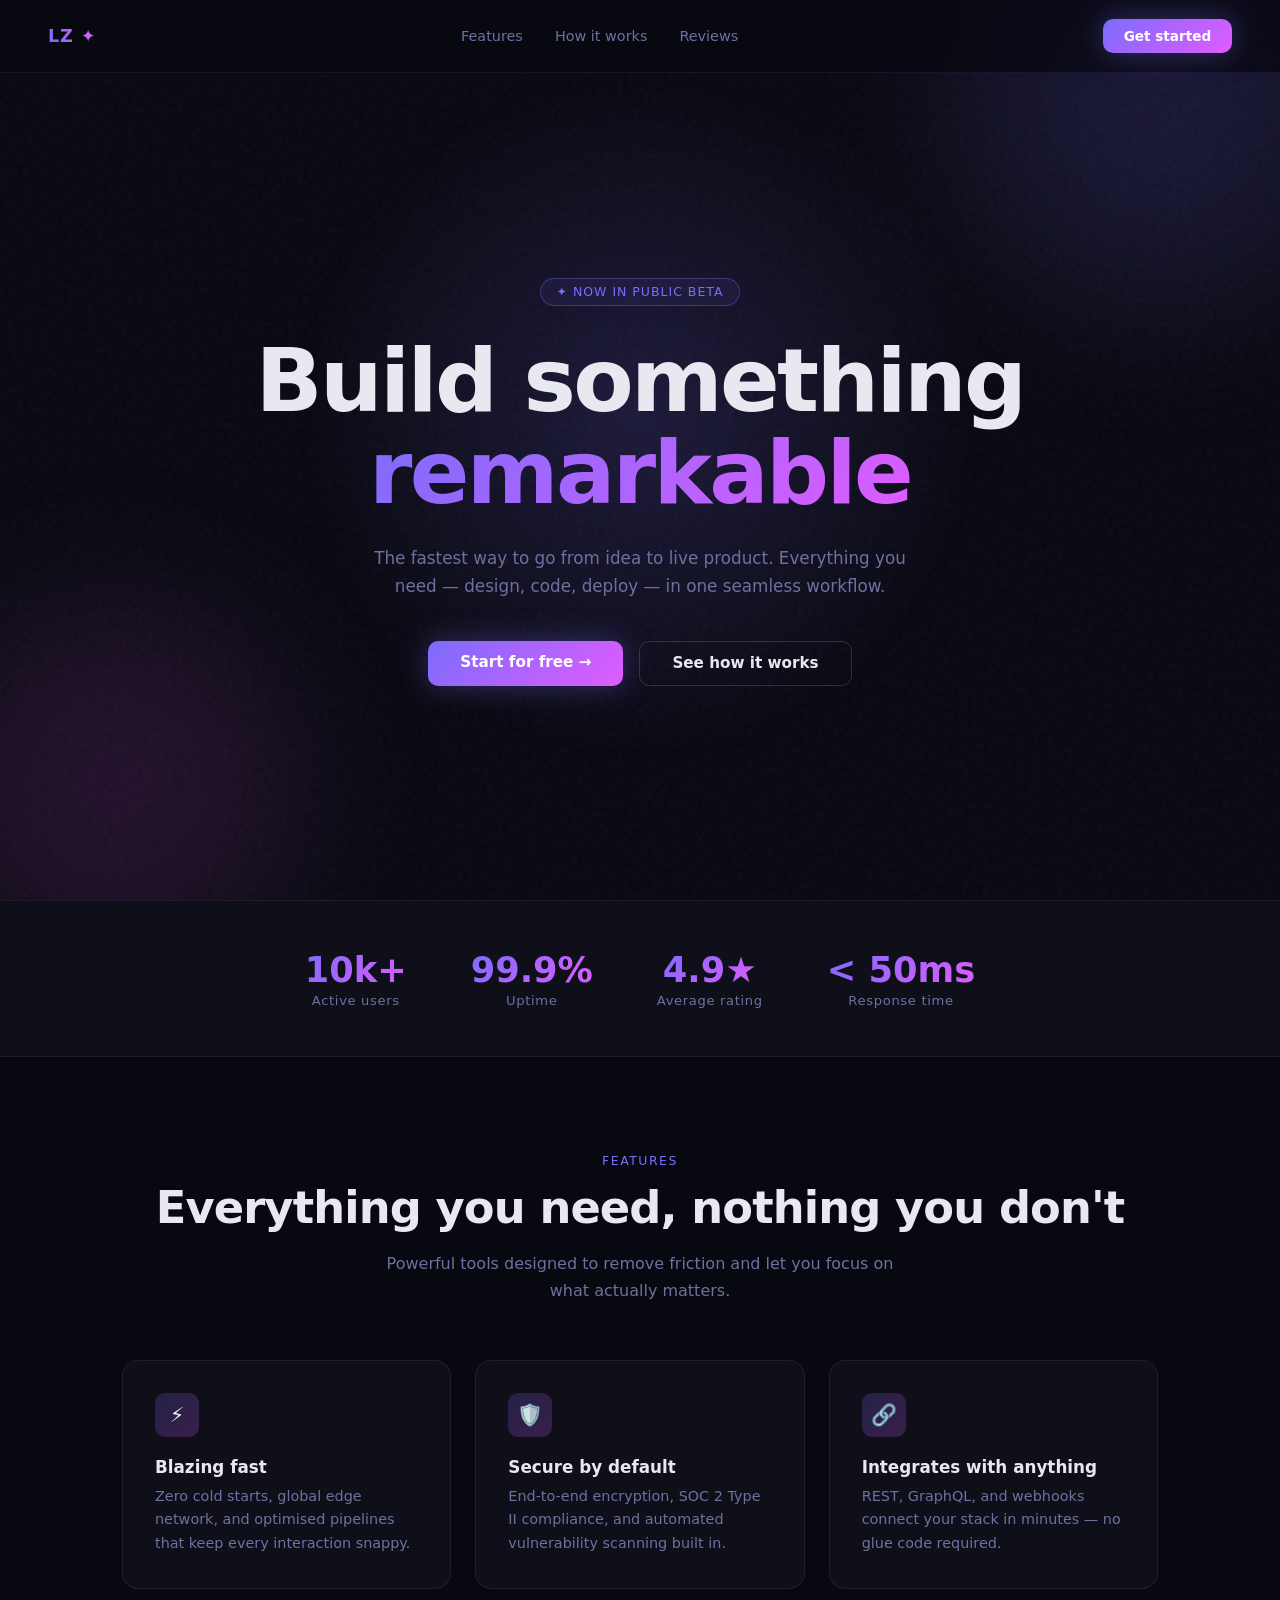
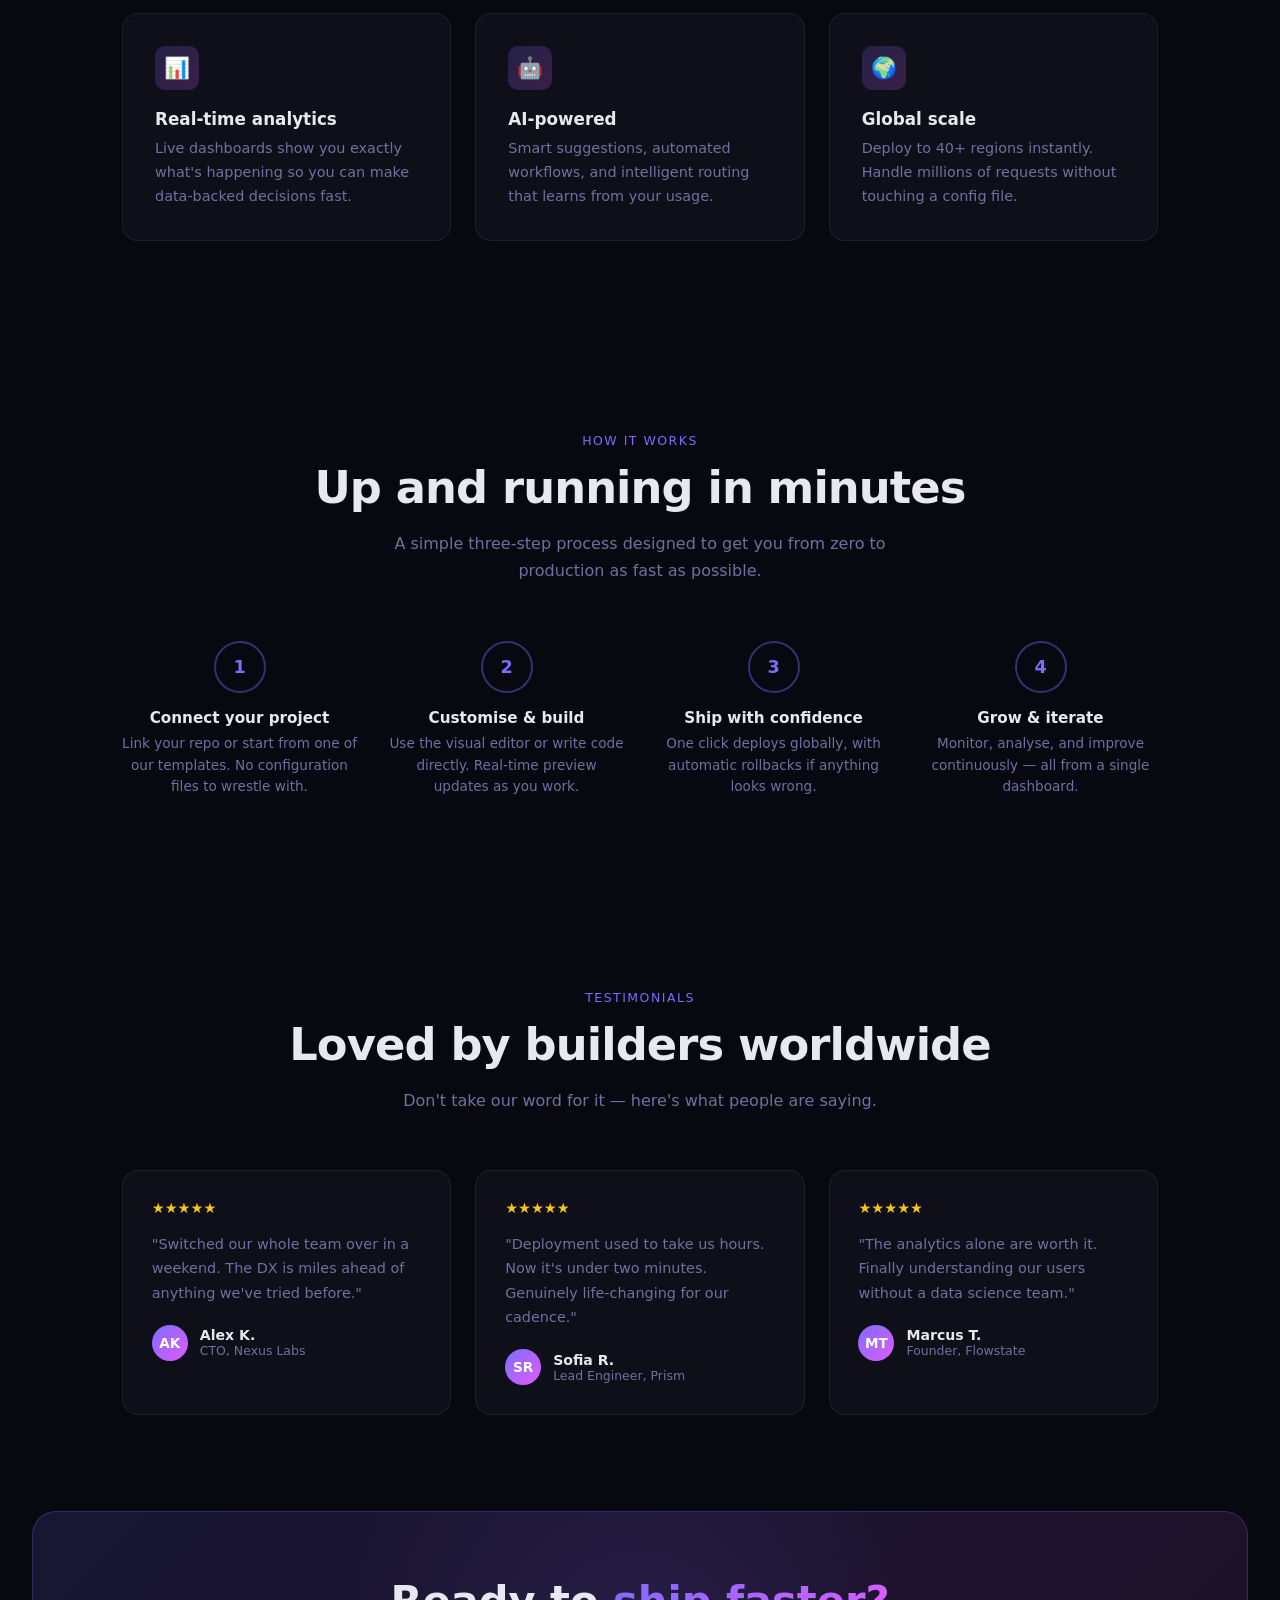
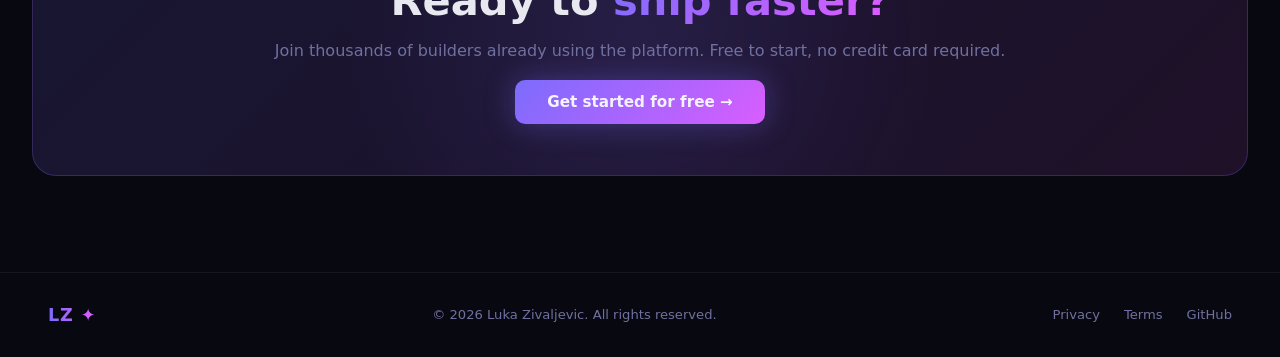
==== index.html @ 21a9930d "Initial commit" ====
<!DOCTYPE html>
<html lang="en">
<head>
  <meta charset="UTF-8" />
  <meta name="viewport" content="width=device-width, initial-scale=1.0" />
  <title>Luka Zivaljevic</title>
  <style>
    *, *::before, *::after { box-sizing: border-box; margin: 0; padding: 0; }

    :root {
      --bg: #080810;
      --surface: #0f0f1a;
      --accent: #7c6cfc;
      --accent2: #e05cff;
      --text: #e8e8f0;
      --muted: #7070a0;
    }

    html { scroll-behavior: smooth; }

    body {
      font-family: 'Segoe UI', system-ui, sans-serif;
      background: var(--bg);
      color: var(--text);
      overflow-x: hidden;
    }

    /* ── NOISE OVERLAY ── */
    body::before {
      content: '';
      position: fixed;
      inset: 0;
      background-image: url("data:image/svg+xml,%3Csvg viewBox='0 0 200 200' xmlns='http://www.w3.org/2000/svg'%3E%3Cfilter id='n'%3E%3CfeTurbulence type='fractalNoise' baseFrequency='0.9' numOctaves='4' stitchTiles='stitch'/%3E%3C/filter%3E%3Crect width='100%25' height='100%25' filter='url(%23n)' opacity='0.04'/%3E%3C/svg%3E");
      pointer-events: none;
      z-index: 0;
    }

    /* ── NAV ── */
    nav {
      position: fixed;
      top: 0; left: 0; right: 0;
      z-index: 100;
      display: flex;
      align-items: center;
      justify-content: space-between;
      padding: 1.2rem 3rem;
      backdrop-filter: blur(18px);
      border-bottom: 1px solid rgba(124,108,252,0.12);
      background: rgba(8,8,16,0.7);
    }

    .logo {
      font-size: 1.1rem;
      font-weight: 700;
      letter-spacing: 0.05em;
      background: linear-gradient(90deg, var(--accent), var(--accent2));
      -webkit-background-clip: text;
      -webkit-text-fill-color: transparent;
    }

    .nav-links { display: flex; gap: 2rem; list-style: none; }
    .nav-links a {
      color: var(--muted);
      text-decoration: none;
      font-size: 0.9rem;
      transition: color 0.2s;
    }
    .nav-links a:hover { color: var(--text); }

    /* ── HERO ── */
    .hero {
      position: relative;
      min-height: 100vh;
      display: flex;
      flex-direction: column;
      align-items: center;
      justify-content: center;
      text-align: center;
      padding: 8rem 2rem 4rem;
      overflow: hidden;
    }

    /* radial glow blobs */
    .hero::after {
      content: '';
      position: absolute;
      width: 700px; height: 700px;
      background: radial-gradient(circle, rgba(124,108,252,0.18) 0%, transparent 70%);
      top: 50%; left: 50%;
      transform: translate(-50%, -55%);
      pointer-events: none;
    }

    .blob {
      position: absolute;
      border-radius: 50%;
      filter: blur(80px);
      pointer-events: none;
    }
    .blob-1 {
      width: 400px; height: 400px;
      background: rgba(124,108,252,0.15);
      top: -100px; right: -80px;
    }
    .blob-2 {
      width: 350px; height: 350px;
      background: rgba(224,92,255,0.12);
      bottom: -60px; left: -60px;
    }

    .tag {
      display: inline-flex;
      align-items: center;
      gap: 0.4rem;
      padding: 0.35rem 1rem;
      border-radius: 999px;
      border: 1px solid rgba(124,108,252,0.35);
      background: rgba(124,108,252,0.08);
      font-size: 0.78rem;
      letter-spacing: 0.08em;
      color: var(--accent);
      text-transform: uppercase;
      margin-bottom: 1.8rem;
    }

    .hero h1 {
      font-size: clamp(2.8rem, 7vw, 5.5rem);
      font-weight: 800;
      line-height: 1.05;
      letter-spacing: -0.03em;
      max-width: 800px;
      position: relative;
      z-index: 1;
    }

    .gradient-text {
      background: linear-gradient(135deg, var(--accent) 0%, var(--accent2) 100%);
      -webkit-background-clip: text;
      -webkit-text-fill-color: transparent;
    }

    .hero p {
      margin-top: 1.5rem;
      max-width: 560px;
      line-height: 1.7;
      color: var(--muted);
      font-size: 1.05rem;
      position: relative;
      z-index: 1;
    }

    .cta-group {
      display: flex;
      gap: 1rem;
      margin-top: 2.5rem;
      flex-wrap: wrap;
      justify-content: center;
      position: relative;
      z-index: 1;
    }

    .btn {
      padding: 0.8rem 2rem;
      border-radius: 10px;
      font-size: 0.95rem;
      font-weight: 600;
      cursor: pointer;
      text-decoration: none;
      transition: all 0.2s;
      border: none;
    }

    .btn-primary {
      background: linear-gradient(135deg, var(--accent), var(--accent2));
      color: #fff;
      box-shadow: 0 0 30px rgba(124,108,252,0.35);
    }
    .btn-primary:hover {
      transform: translateY(-2px);
      box-shadow: 0 0 45px rgba(124,108,252,0.5);
    }

    .btn-ghost {
      background: transparent;
      color: var(--text);
      border: 1px solid rgba(255,255,255,0.15);
    }
    .btn-ghost:hover {
      border-color: rgba(124,108,252,0.5);
      background: rgba(124,108,252,0.08);
    }

    /* ── STATS ROW ── */
    .stats {
      display: flex;
      justify-content: center;
      gap: 4rem;
      padding: 3rem 2rem;
      border-top: 1px solid rgba(255,255,255,0.06);
      border-bottom: 1px solid rgba(255,255,255,0.06);
      background: var(--surface);
    }

    .stat { text-align: center; }
    .stat-num {
      font-size: 2.2rem;
      font-weight: 800;
      background: linear-gradient(135deg, var(--accent), var(--accent2));
      -webkit-background-clip: text;
      -webkit-text-fill-color: transparent;
    }
    .stat-label { font-size: 0.82rem; color: var(--muted); margin-top: 0.2rem; letter-spacing: 0.05em; }

    /* ── FEATURES ── */
    .section {
      padding: 6rem 2rem;
      max-width: 1100px;
      margin: 0 auto;
    }

    .section-label {
      text-align: center;
      font-size: 0.78rem;
      letter-spacing: 0.12em;
      text-transform: uppercase;
      color: var(--accent);
      margin-bottom: 0.8rem;
    }

    .section-title {
      text-align: center;
      font-size: clamp(1.8rem, 4vw, 2.8rem);
      font-weight: 800;
      letter-spacing: -0.02em;
      margin-bottom: 1rem;
    }

    .section-sub {
      text-align: center;
      color: var(--muted);
      max-width: 520px;
      margin: 0 auto 3.5rem;
      line-height: 1.7;
    }

    .features-grid {
      display: grid;
      grid-template-columns: repeat(auto-fit, minmax(280px, 1fr));
      gap: 1.5rem;
    }

    .card {
      background: var(--surface);
      border: 1px solid rgba(255,255,255,0.07);
      border-radius: 16px;
      padding: 2rem;
      transition: border-color 0.2s, transform 0.2s;
    }
    .card:hover {
      border-color: rgba(124,108,252,0.35);
      transform: translateY(-4px);
    }

    .card-icon {
      width: 44px; height: 44px;
      border-radius: 10px;
      background: linear-gradient(135deg, rgba(124,108,252,0.2), rgba(224,92,255,0.2));
      display: flex;
      align-items: center;
      justify-content: center;
      font-size: 1.3rem;
      margin-bottom: 1.2rem;
    }

    .card h3 { font-size: 1.05rem; font-weight: 700; margin-bottom: 0.5rem; }
    .card p  { color: var(--muted); font-size: 0.9rem; line-height: 1.65; }

    /* ── HOW IT WORKS ── */
    .steps {
      display: grid;
      grid-template-columns: repeat(auto-fit, minmax(220px, 1fr));
      gap: 2rem;
      counter-reset: step;
    }

    .step { text-align: center; }
    .step-num {
      counter-increment: step;
      width: 52px; height: 52px;
      border-radius: 50%;
      border: 2px solid rgba(124,108,252,0.4);
      display: flex;
      align-items: center;
      justify-content: center;
      margin: 0 auto 1rem;
      font-size: 1.1rem;
      font-weight: 800;
      color: var(--accent);
    }
    .step h3 { font-size: 0.95rem; font-weight: 700; margin-bottom: 0.4rem; }
    .step p  { color: var(--muted); font-size: 0.85rem; line-height: 1.6; }

    /* ── TESTIMONIALS ── */
    .testimonials-grid {
      display: grid;
      grid-template-columns: repeat(auto-fit, minmax(280px, 1fr));
      gap: 1.5rem;
    }

    .testimonial {
      background: var(--surface);
      border: 1px solid rgba(255,255,255,0.07);
      border-radius: 16px;
      padding: 1.8rem;
    }

    .stars { color: #f5c518; font-size: 0.9rem; margin-bottom: 1rem; }
    .testimonial blockquote { color: var(--muted); font-size: 0.9rem; line-height: 1.7; margin-bottom: 1.2rem; }
    .author { display: flex; align-items: center; gap: 0.75rem; }
    .avatar {
      width: 36px; height: 36px; border-radius: 50%;
      background: linear-gradient(135deg, var(--accent), var(--accent2));
      display: flex; align-items: center; justify-content: center;
      font-size: 0.85rem; font-weight: 700; color: #fff;
    }
    .author-name { font-size: 0.88rem; font-weight: 600; }
    .author-role { font-size: 0.78rem; color: var(--muted); }

    /* ── CTA BANNER ── */
    .cta-banner {
      margin: 0 2rem 6rem;
      background: linear-gradient(135deg, rgba(124,108,252,0.15), rgba(224,92,255,0.1));
      border: 1px solid rgba(124,108,252,0.25);
      border-radius: 24px;
      padding: 4rem 2rem;
      text-align: center;
      position: relative;
      overflow: hidden;
    }

    .cta-banner::before {
      content: '';
      position: absolute;
      width: 600px; height: 600px;
      background: radial-gradient(circle, rgba(124,108,252,0.12) 0%, transparent 70%);
      top: 50%; left: 50%;
      transform: translate(-50%, -50%);
      pointer-events: none;
    }

    .cta-banner h2 {
      font-size: clamp(1.8rem, 4vw, 2.6rem);
      font-weight: 800;
      margin-bottom: 1rem;
      position: relative;
    }
    .cta-banner p { color: var(--muted); margin-bottom: 2rem; position: relative; }

    /* ── FOOTER ── */
    footer {
      border-top: 1px solid rgba(255,255,255,0.06);
      padding: 2rem 3rem;
      display: flex;
      align-items: center;
      justify-content: space-between;
      color: var(--muted);
      font-size: 0.82rem;
    }

    footer a { color: var(--muted); text-decoration: none; }
    footer a:hover { color: var(--text); }

    /* ── RESPONSIVE ── */
    @media (max-width: 640px) {
      nav { padding: 1rem 1.5rem; }
      .stats { gap: 2rem; flex-wrap: wrap; }
      footer { flex-direction: column; gap: 1rem; text-align: center; }
    }
  </style>
</head>
<body>

  <!-- NAV -->
  <nav>
    <span class="logo">LZ ✦</span>
    <ul class="nav-links">
      <li><a href="#features">Features</a></li>
      <li><a href="#how">How it works</a></li>
      <li><a href="#reviews">Reviews</a></li>
    </ul>
    <a href="#cta" class="btn btn-primary" style="padding:0.55rem 1.3rem;font-size:0.85rem;">Get started</a>
  </nav>

  <!-- HERO -->
  <section class="hero">
    <div class="blob blob-1"></div>
    <div class="blob blob-2"></div>

    <div class="tag">✦ Now in public beta</div>
    <h1>Build something <span class="gradient-text">remarkable</span></h1>
    <p>The fastest way to go from idea to live product. Everything you need — design, code, deploy — in one seamless workflow.</p>

    <div class="cta-group">
      <a href="#cta" class="btn btn-primary">Start for free →</a>
      <a href="#how" class="btn btn-ghost">See how it works</a>
    </div>
  </section>

  <!-- STATS -->
  <div class="stats">
    <div class="stat">
      <div class="stat-num">10k+</div>
      <div class="stat-label">Active users</div>
    </div>
    <div class="stat">
      <div class="stat-num">99.9%</div>
      <div class="stat-label">Uptime</div>
    </div>
    <div class="stat">
      <div class="stat-num">4.9★</div>
      <div class="stat-label">Average rating</div>
    </div>
    <div class="stat">
      <div class="stat-num">&lt; 50ms</div>
      <div class="stat-label">Response time</div>
    </div>
  </div>

  <!-- FEATURES -->
  <section class="section" id="features">
    <div class="section-label">Features</div>
    <h2 class="section-title">Everything you need, nothing you don't</h2>
    <p class="section-sub">Powerful tools designed to remove friction and let you focus on what actually matters.</p>

    <div class="features-grid">
      <div class="card">
        <div class="card-icon">⚡</div>
        <h3>Blazing fast</h3>
        <p>Zero cold starts, global edge network, and optimised pipelines that keep every interaction snappy.</p>
      </div>
      <div class="card">
        <div class="card-icon">🛡️</div>
        <h3>Secure by default</h3>
        <p>End-to-end encryption, SOC 2 Type II compliance, and automated vulnerability scanning built in.</p>
      </div>
      <div class="card">
        <div class="card-icon">🔗</div>
        <h3>Integrates with anything</h3>
        <p>REST, GraphQL, and webhooks connect your stack in minutes — no glue code required.</p>
      </div>
      <div class="card">
        <div class="card-icon">📊</div>
        <h3>Real-time analytics</h3>
        <p>Live dashboards show you exactly what's happening so you can make data-backed decisions fast.</p>
      </div>
      <div class="card">
        <div class="card-icon">🤖</div>
        <h3>AI-powered</h3>
        <p>Smart suggestions, automated workflows, and intelligent routing that learns from your usage.</p>
      </div>
      <div class="card">
        <div class="card-icon">🌍</div>
        <h3>Global scale</h3>
        <p>Deploy to 40+ regions instantly. Handle millions of requests without touching a config file.</p>
      </div>
    </div>
  </section>

  <!-- HOW IT WORKS -->
  <section class="section" id="how" style="background:none;">
    <div class="section-label">How it works</div>
    <h2 class="section-title">Up and running in minutes</h2>
    <p class="section-sub">A simple three-step process designed to get you from zero to production as fast as possible.</p>

    <div class="steps">
      <div class="step">
        <div class="step-num">1</div>
        <h3>Connect your project</h3>
        <p>Link your repo or start from one of our templates. No configuration files to wrestle with.</p>
      </div>
      <div class="step">
        <div class="step-num">2</div>
        <h3>Customise & build</h3>
        <p>Use the visual editor or write code directly. Real-time preview updates as you work.</p>
      </div>
      <div class="step">
        <div class="step-num">3</div>
        <h3>Ship with confidence</h3>
        <p>One click deploys globally, with automatic rollbacks if anything looks wrong.</p>
      </div>
      <div class="step">
        <div class="step-num">4</div>
        <h3>Grow & iterate</h3>
        <p>Monitor, analyse, and improve continuously — all from a single dashboard.</p>
      </div>
    </div>
  </section>

  <!-- TESTIMONIALS -->
  <section class="section" id="reviews">
    <div class="section-label">Testimonials</div>
    <h2 class="section-title">Loved by builders worldwide</h2>
    <p class="section-sub">Don't take our word for it — here's what people are saying.</p>

    <div class="testimonials-grid">
      <div class="testimonial">
        <div class="stars">★★★★★</div>
        <blockquote>"Switched our whole team over in a weekend. The DX is miles ahead of anything we've tried before."</blockquote>
        <div class="author">
          <div class="avatar">AK</div>
          <div>
            <div class="author-name">Alex K.</div>
            <div class="author-role">CTO, Nexus Labs</div>
          </div>
        </div>
      </div>
      <div class="testimonial">
        <div class="stars">★★★★★</div>
        <blockquote>"Deployment used to take us hours. Now it's under two minutes. Genuinely life-changing for our cadence."</blockquote>
        <div class="author">
          <div class="avatar">SR</div>
          <div>
            <div class="author-name">Sofia R.</div>
            <div class="author-role">Lead Engineer, Prism</div>
          </div>
        </div>
      </div>
      <div class="testimonial">
        <div class="stars">★★★★★</div>
        <blockquote>"The analytics alone are worth it. Finally understanding our users without a data science team."</blockquote>
        <div class="author">
          <div class="avatar">MT</div>
          <div>
            <div class="author-name">Marcus T.</div>
            <div class="author-role">Founder, Flowstate</div>
          </div>
        </div>
      </div>
    </div>
  </section>

  <!-- CTA BANNER -->
  <div class="cta-banner" id="cta">
    <h2>Ready to <span class="gradient-text">ship faster?</span></h2>
    <p>Join thousands of builders already using the platform. Free to start, no credit card required.</p>
    <a href="#" class="btn btn-primary">Get started for free →</a>
  </div>

  <!-- FOOTER -->
  <footer>
    <span class="logo">LZ ✦</span>
    <span>© 2026 Luka Zivaljevic. All rights reserved.</span>
    <div style="display:flex;gap:1.5rem;">
      <a href="#">Privacy</a>
      <a href="#">Terms</a>
      <a href="#">GitHub</a>
    </div>
  </footer>

</body>
</html>
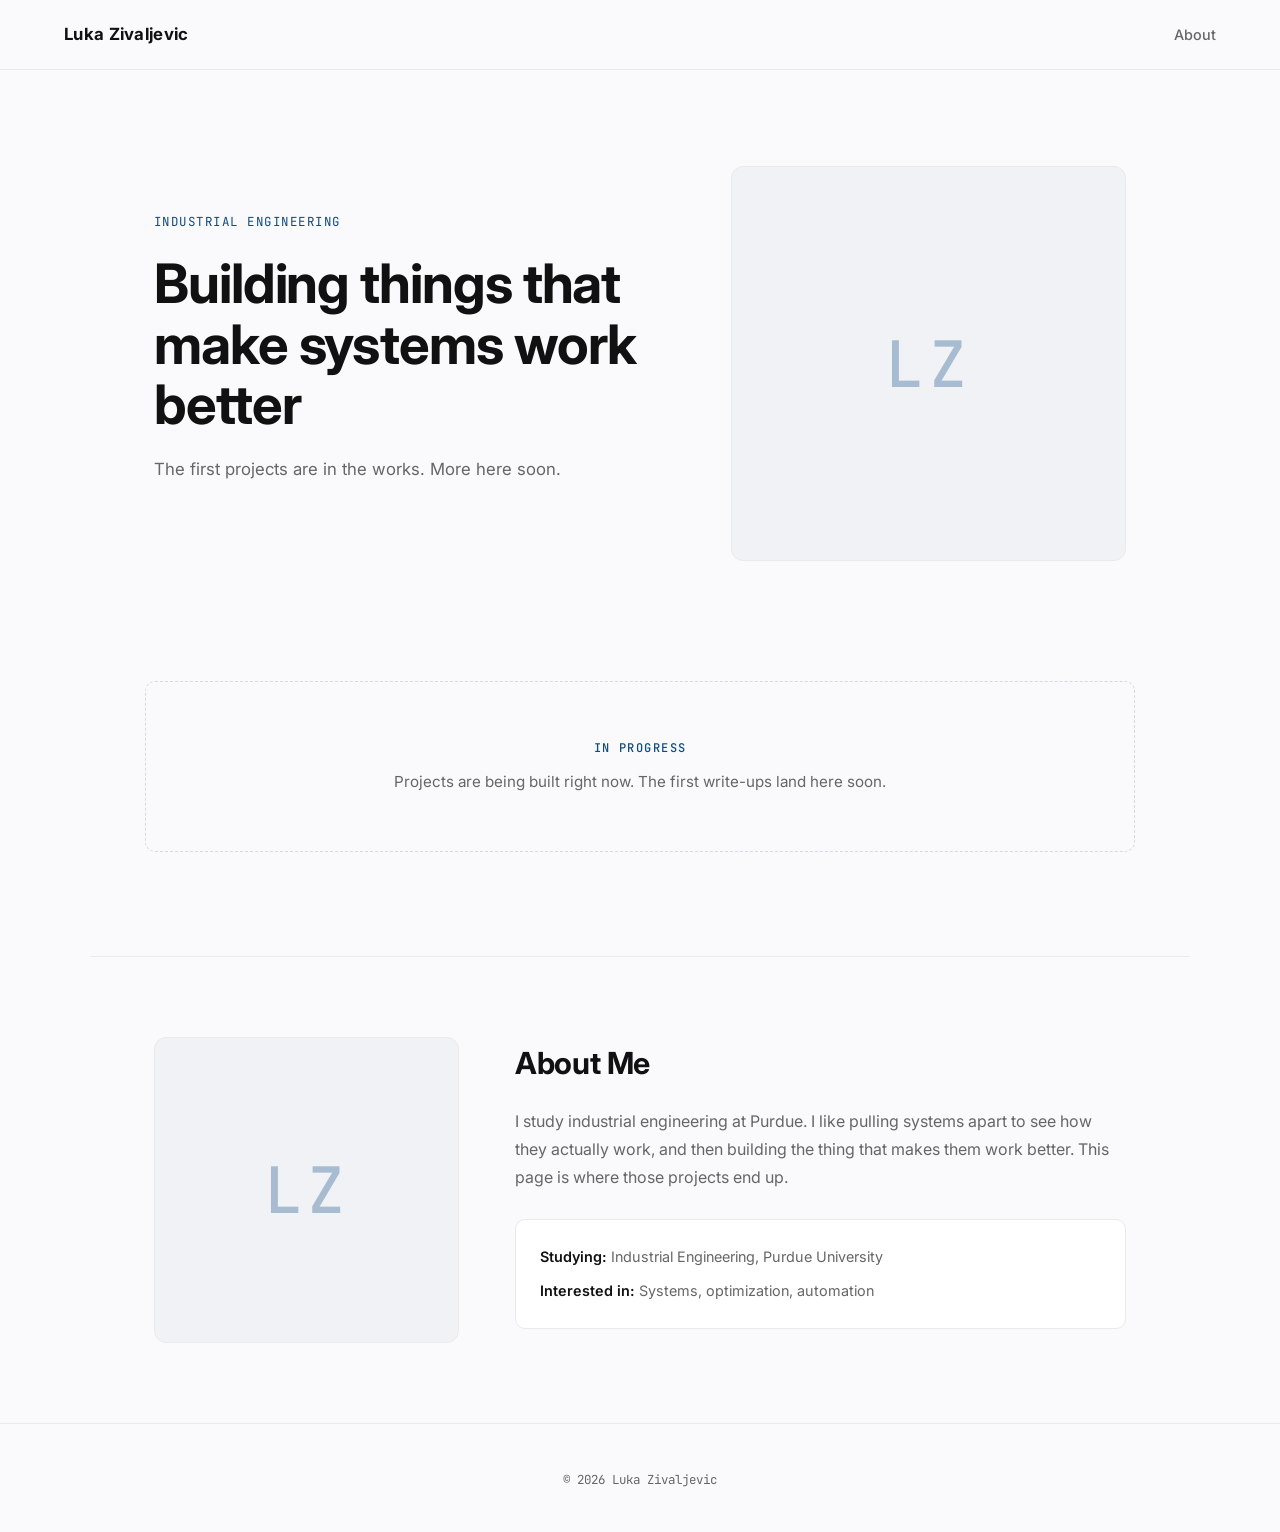
==== commit 8fce72a3: "Test" ====
--- a/index.html
+++ b/index.html
@@ -3,559 +3,99 @@
 <head>
   <meta charset="UTF-8" />
   <meta name="viewport" content="width=device-width, initial-scale=1.0" />
-  <title>Luka Zivaljevic</title>
-  <style>
-    *, *::before, *::after { box-sizing: border-box; margin: 0; padding: 0; }
+  <title>Luka Zivaljevic — Industrial Engineering Portfolio</title>
+  <meta name="description" content="Luka Zivaljevic is an industrial engineering student at Purdue University. A personal portfolio of engineering projects." />
+  <meta name="author" content="Luka Zivaljevic" />
+  <meta name="theme-color" content="#FAFAFC" />
+  <link rel="canonical" href="https://luka.zivaljevic.net/" />
 
-    :root {
-      --bg: #080810;
-      --surface: #0f0f1a;
-      --accent: #7c6cfc;
-      --accent2: #e05cff;
-      --text: #e8e8f0;
-      --muted: #7070a0;
-    }
+  <meta property="og:type" content="website" />
+  <meta property="og:url" content="https://luka.zivaljevic.net/" />
+  <meta property="og:title" content="Luka Zivaljevic — Industrial Engineering Portfolio" />
+  <meta property="og:description" content="Luka Zivaljevic is an industrial engineering student at Purdue University. A personal portfolio of engineering projects." />
 
-    html { scroll-behavior: smooth; }
+  <script type="application/ld+json" id="ld-person">
+  {
+    "@context": "https://schema.org",
+    "@type": "Person",
+    "name": "Luka Zivaljevic",
+    "url": "https://luka.zivaljevic.net/",
+    "jobTitle": "Industrial Engineering Student",
+    "description": "Industrial engineering student at Purdue University.",
+    "affiliation": { "@type": "CollegeOrUniversity", "name": "Purdue University" },
+    "knowsAbout": ["Industrial Engineering", "Systems Engineering", "Optimization", "Process Improvement", "Automation"]
+  }
+  </script>
 
-    body {
-      font-family: 'Segoe UI', system-ui, sans-serif;
-      background: var(--bg);
-      color: var(--text);
-      overflow-x: hidden;
-    }
+  <link rel="icon" type="image/svg+xml" href="data:image/svg+xml,%3Csvg xmlns='http://www.w3.org/2000/svg' viewBox='0 0 64 64'%3E%3Crect width='64' height='64' rx='12' fill='%230F4C81'/%3E%3Ctext x='50%25' y='55%25' text-anchor='middle' dominant-baseline='middle' font-family='Helvetica,Arial,sans-serif' font-size='26' font-weight='700' fill='%23ffffff'%3ELZ%3C/text%3E%3C/svg%3E" />
 
-    /* ── NOISE OVERLAY ── */
-    body::before {
-      content: '';
-      position: fixed;
-      inset: 0;
-      background-image: url("data:image/svg+xml,%3Csvg viewBox='0 0 200 200' xmlns='http://www.w3.org/2000/svg'%3E%3Cfilter id='n'%3E%3CfeTurbulence type='fractalNoise' baseFrequency='0.9' numOctaves='4' stitchTiles='stitch'/%3E%3C/filter%3E%3Crect width='100%25' height='100%25' filter='url(%23n)' opacity='0.04'/%3E%3C/svg%3E");
-      pointer-events: none;
-      z-index: 0;
-    }
+  <link rel="preconnect" href="https://fonts.googleapis.com" />
+  <link rel="preconnect" href="https://fonts.gstatic.com" crossorigin />
+  <link href="https://fonts.googleapis.com/css2?family=Inter:wght@300;400;500;600;700&family=JetBrains+Mono:wght@400;500&display=swap" rel="stylesheet" />
 
-    /* ── NAV ── */
-    nav {
-      position: fixed;
-      top: 0; left: 0; right: 0;
-      z-index: 100;
-      display: flex;
-      align-items: center;
-      justify-content: space-between;
-      padding: 1.2rem 3rem;
-      backdrop-filter: blur(18px);
-      border-bottom: 1px solid rgba(124,108,252,0.12);
-      background: rgba(8,8,16,0.7);
-    }
-
-    .logo {
-      font-size: 1.1rem;
-      font-weight: 700;
-      letter-spacing: 0.05em;
-      background: linear-gradient(90deg, var(--accent), var(--accent2));
-      -webkit-background-clip: text;
-      -webkit-text-fill-color: transparent;
-    }
-
-    .nav-links { display: flex; gap: 2rem; list-style: none; }
-    .nav-links a {
-      color: var(--muted);
-      text-decoration: none;
-      font-size: 0.9rem;
-      transition: color 0.2s;
-    }
-    .nav-links a:hover { color: var(--text); }
-
-    /* ── HERO ── */
-    .hero {
-      position: relative;
-      min-height: 100vh;
-      display: flex;
-      flex-direction: column;
-      align-items: center;
-      justify-content: center;
-      text-align: center;
-      padding: 8rem 2rem 4rem;
-      overflow: hidden;
-    }
-
-    /* radial glow blobs */
-    .hero::after {
-      content: '';
-      position: absolute;
-      width: 700px; height: 700px;
-      background: radial-gradient(circle, rgba(124,108,252,0.18) 0%, transparent 70%);
-      top: 50%; left: 50%;
-      transform: translate(-50%, -55%);
-      pointer-events: none;
-    }
-
-    .blob {
-      position: absolute;
-      border-radius: 50%;
-      filter: blur(80px);
-      pointer-events: none;
-    }
-    .blob-1 {
-      width: 400px; height: 400px;
-      background: rgba(124,108,252,0.15);
-      top: -100px; right: -80px;
-    }
-    .blob-2 {
-      width: 350px; height: 350px;
-      background: rgba(224,92,255,0.12);
-      bottom: -60px; left: -60px;
-    }
-
-    .tag {
-      display: inline-flex;
-      align-items: center;
-      gap: 0.4rem;
-      padding: 0.35rem 1rem;
-      border-radius: 999px;
-      border: 1px solid rgba(124,108,252,0.35);
-      background: rgba(124,108,252,0.08);
-      font-size: 0.78rem;
-      letter-spacing: 0.08em;
-      color: var(--accent);
-      text-transform: uppercase;
-      margin-bottom: 1.8rem;
-    }
-
-    .hero h1 {
-      font-size: clamp(2.8rem, 7vw, 5.5rem);
-      font-weight: 800;
-      line-height: 1.05;
-      letter-spacing: -0.03em;
-      max-width: 800px;
-      position: relative;
-      z-index: 1;
-    }
-
-    .gradient-text {
-      background: linear-gradient(135deg, var(--accent) 0%, var(--accent2) 100%);
-      -webkit-background-clip: text;
-      -webkit-text-fill-color: transparent;
-    }
-
-    .hero p {
-      margin-top: 1.5rem;
-      max-width: 560px;
-      line-height: 1.7;
-      color: var(--muted);
-      font-size: 1.05rem;
-      position: relative;
-      z-index: 1;
-    }
-
-    .cta-group {
-      display: flex;
-      gap: 1rem;
-      margin-top: 2.5rem;
-      flex-wrap: wrap;
-      justify-content: center;
-      position: relative;
-      z-index: 1;
-    }
-
-    .btn {
-      padding: 0.8rem 2rem;
-      border-radius: 10px;
-      font-size: 0.95rem;
-      font-weight: 600;
-      cursor: pointer;
-      text-decoration: none;
-      transition: all 0.2s;
-      border: none;
-    }
-
-    .btn-primary {
-      background: linear-gradient(135deg, var(--accent), var(--accent2));
-      color: #fff;
-      box-shadow: 0 0 30px rgba(124,108,252,0.35);
-    }
-    .btn-primary:hover {
-      transform: translateY(-2px);
-      box-shadow: 0 0 45px rgba(124,108,252,0.5);
-    }
-
-    .btn-ghost {
-      background: transparent;
-      color: var(--text);
-      border: 1px solid rgba(255,255,255,0.15);
-    }
-    .btn-ghost:hover {
-      border-color: rgba(124,108,252,0.5);
-      background: rgba(124,108,252,0.08);
-    }
-
-    /* ── STATS ROW ── */
-    .stats {
-      display: flex;
-      justify-content: center;
-      gap: 4rem;
-      padding: 3rem 2rem;
-      border-top: 1px solid rgba(255,255,255,0.06);
-      border-bottom: 1px solid rgba(255,255,255,0.06);
-      background: var(--surface);
-    }
-
-    .stat { text-align: center; }
-    .stat-num {
-      font-size: 2.2rem;
-      font-weight: 800;
-      background: linear-gradient(135deg, var(--accent), var(--accent2));
-      -webkit-background-clip: text;
-      -webkit-text-fill-color: transparent;
-    }
-    .stat-label { font-size: 0.82rem; color: var(--muted); margin-top: 0.2rem; letter-spacing: 0.05em; }
-
-    /* ── FEATURES ── */
-    .section {
-      padding: 6rem 2rem;
-      max-width: 1100px;
-      margin: 0 auto;
-    }
-
-    .section-label {
-      text-align: center;
-      font-size: 0.78rem;
-      letter-spacing: 0.12em;
-      text-transform: uppercase;
-      color: var(--accent);
-      margin-bottom: 0.8rem;
-    }
-
-    .section-title {
-      text-align: center;
-      font-size: clamp(1.8rem, 4vw, 2.8rem);
-      font-weight: 800;
-      letter-spacing: -0.02em;
-      margin-bottom: 1rem;
-    }
-
-    .section-sub {
-      text-align: center;
-      color: var(--muted);
-      max-width: 520px;
-      margin: 0 auto 3.5rem;
-      line-height: 1.7;
-    }
-
-    .features-grid {
-      display: grid;
-      grid-template-columns: repeat(auto-fit, minmax(280px, 1fr));
-      gap: 1.5rem;
-    }
-
-    .card {
-      background: var(--surface);
-      border: 1px solid rgba(255,255,255,0.07);
-      border-radius: 16px;
-      padding: 2rem;
-      transition: border-color 0.2s, transform 0.2s;
-    }
-    .card:hover {
-      border-color: rgba(124,108,252,0.35);
-      transform: translateY(-4px);
-    }
-
-    .card-icon {
-      width: 44px; height: 44px;
-      border-radius: 10px;
-      background: linear-gradient(135deg, rgba(124,108,252,0.2), rgba(224,92,255,0.2));
-      display: flex;
-      align-items: center;
-      justify-content: center;
-      font-size: 1.3rem;
-      margin-bottom: 1.2rem;
-    }
-
-    .card h3 { font-size: 1.05rem; font-weight: 700; margin-bottom: 0.5rem; }
-    .card p  { color: var(--muted); font-size: 0.9rem; line-height: 1.65; }
-
-    /* ── HOW IT WORKS ── */
-    .steps {
-      display: grid;
-      grid-template-columns: repeat(auto-fit, minmax(220px, 1fr));
-      gap: 2rem;
-      counter-reset: step;
-    }
-
-    .step { text-align: center; }
-    .step-num {
-      counter-increment: step;
-      width: 52px; height: 52px;
-      border-radius: 50%;
-      border: 2px solid rgba(124,108,252,0.4);
-      display: flex;
-      align-items: center;
-      justify-content: center;
-      margin: 0 auto 1rem;
-      font-size: 1.1rem;
-      font-weight: 800;
-      color: var(--accent);
-    }
-    .step h3 { font-size: 0.95rem; font-weight: 700; margin-bottom: 0.4rem; }
-    .step p  { color: var(--muted); font-size: 0.85rem; line-height: 1.6; }
-
-    /* ── TESTIMONIALS ── */
-    .testimonials-grid {
-      display: grid;
-      grid-template-columns: repeat(auto-fit, minmax(280px, 1fr));
-      gap: 1.5rem;
-    }
-
-    .testimonial {
-      background: var(--surface);
-      border: 1px solid rgba(255,255,255,0.07);
-      border-radius: 16px;
-      padding: 1.8rem;
-    }
-
-    .stars { color: #f5c518; font-size: 0.9rem; margin-bottom: 1rem; }
-    .testimonial blockquote { color: var(--muted); font-size: 0.9rem; line-height: 1.7; margin-bottom: 1.2rem; }
-    .author { display: flex; align-items: center; gap: 0.75rem; }
-    .avatar {
-      width: 36px; height: 36px; border-radius: 50%;
-      background: linear-gradient(135deg, var(--accent), var(--accent2));
-      display: flex; align-items: center; justify-content: center;
-      font-size: 0.85rem; font-weight: 700; color: #fff;
-    }
-    .author-name { font-size: 0.88rem; font-weight: 600; }
-    .author-role { font-size: 0.78rem; color: var(--muted); }
-
-    /* ── CTA BANNER ── */
-    .cta-banner {
-      margin: 0 2rem 6rem;
-      background: linear-gradient(135deg, rgba(124,108,252,0.15), rgba(224,92,255,0.1));
-      border: 1px solid rgba(124,108,252,0.25);
-      border-radius: 24px;
-      padding: 4rem 2rem;
-      text-align: center;
-      position: relative;
-      overflow: hidden;
-    }
-
-    .cta-banner::before {
-      content: '';
-      position: absolute;
-      width: 600px; height: 600px;
-      background: radial-gradient(circle, rgba(124,108,252,0.12) 0%, transparent 70%);
-      top: 50%; left: 50%;
-      transform: translate(-50%, -50%);
-      pointer-events: none;
-    }
-
-    .cta-banner h2 {
-      font-size: clamp(1.8rem, 4vw, 2.6rem);
-      font-weight: 800;
-      margin-bottom: 1rem;
-      position: relative;
-    }
-    .cta-banner p { color: var(--muted); margin-bottom: 2rem; position: relative; }
-
-    /* ── FOOTER ── */
-    footer {
-      border-top: 1px solid rgba(255,255,255,0.06);
-      padding: 2rem 3rem;
-      display: flex;
-      align-items: center;
-      justify-content: space-between;
-      color: var(--muted);
-      font-size: 0.82rem;
-    }
-
-    footer a { color: var(--muted); text-decoration: none; }
-    footer a:hover { color: var(--text); }
-
-    /* ── RESPONSIVE ── */
-    @media (max-width: 640px) {
-      nav { padding: 1rem 1.5rem; }
-      .stats { gap: 2rem; flex-wrap: wrap; }
-      footer { flex-direction: column; gap: 1rem; text-align: center; }
-    }
-  </style>
+  <link rel="stylesheet" href="css/style.css" />
 </head>
 <body>
 
-  <!-- NAV -->
+  <!-- NAVIGATION -->
   <nav>
-    <span class="logo">LZ ✦</span>
-    <ul class="nav-links">
-      <li><a href="#features">Features</a></li>
-      <li><a href="#how">How it works</a></li>
-      <li><a href="#reviews">Reviews</a></li>
-    </ul>
-    <a href="#cta" class="btn btn-primary" style="padding:0.55rem 1.3rem;font-size:0.85rem;">Get started</a>
+    <a href="#" class="nav-logo" data-site="name">Luka Zivaljevic</a>
+    <div class="nav-links" id="nav-links">
+      <a href="#about">About</a>
+    </div>
   </nav>
 
   <!-- HERO -->
   <section class="hero">
-    <div class="blob blob-1"></div>
-    <div class="blob blob-2"></div>
-
-    <div class="tag">✦ Now in public beta</div>
-    <h1>Build something <span class="gradient-text">remarkable</span></h1>
-    <p>The fastest way to go from idea to live product. Everything you need — design, code, deploy — in one seamless workflow.</p>
-
-    <div class="cta-group">
-      <a href="#cta" class="btn btn-primary">Start for free →</a>
-      <a href="#how" class="btn btn-ghost">See how it works</a>
-    </div>
-  </section>
-
-  <!-- STATS -->
-  <div class="stats">
-    <div class="stat">
-      <div class="stat-num">10k+</div>
-      <div class="stat-label">Active users</div>
-    </div>
-    <div class="stat">
-      <div class="stat-num">99.9%</div>
-      <div class="stat-label">Uptime</div>
-    </div>
-    <div class="stat">
-      <div class="stat-num">4.9★</div>
-      <div class="stat-label">Average rating</div>
-    </div>
-    <div class="stat">
-      <div class="stat-num">&lt; 50ms</div>
-      <div class="stat-label">Response time</div>
-    </div>
-  </div>
-
-  <!-- FEATURES -->
-  <section class="section" id="features">
-    <div class="section-label">Features</div>
-    <h2 class="section-title">Everything you need, nothing you don't</h2>
-    <p class="section-sub">Powerful tools designed to remove friction and let you focus on what actually matters.</p>
-
-    <div class="features-grid">
-      <div class="card">
-        <div class="card-icon">⚡</div>
-        <h3>Blazing fast</h3>
-        <p>Zero cold starts, global edge network, and optimised pipelines that keep every interaction snappy.</p>
+    <div class="hero-container">
+      <div class="hero-text">
+        <p class="hero-label" data-site="major">Industrial Engineering</p>
+        <h1 data-site="tagline">Building things that make systems work better</h1>
+        <p class="hero-intro" id="hero-intro"></p>
+        <a href="#work" class="btn-primary" id="hero-cta" hidden>View Projects</a>
       </div>
-      <div class="card">
-        <div class="card-icon">🛡️</div>
-        <h3>Secure by default</h3>
-        <p>End-to-end encryption, SOC 2 Type II compliance, and automated vulnerability scanning built in.</p>
-      </div>
-      <div class="card">
-        <div class="card-icon">🔗</div>
-        <h3>Integrates with anything</h3>
-        <p>REST, GraphQL, and webhooks connect your stack in minutes — no glue code required.</p>
-      </div>
-      <div class="card">
-        <div class="card-icon">📊</div>
-        <h3>Real-time analytics</h3>
-        <p>Live dashboards show you exactly what's happening so you can make data-backed decisions fast.</p>
-      </div>
-      <div class="card">
-        <div class="card-icon">🤖</div>
-        <h3>AI-powered</h3>
-        <p>Smart suggestions, automated workflows, and intelligent routing that learns from your usage.</p>
-      </div>
-      <div class="card">
-        <div class="card-icon">🌍</div>
-        <h3>Global scale</h3>
-        <p>Deploy to 40+ regions instantly. Handle millions of requests without touching a config file.</p>
-      </div>
-    </div>
-  </section>
-
-  <!-- HOW IT WORKS -->
-  <section class="section" id="how" style="background:none;">
-    <div class="section-label">How it works</div>
-    <h2 class="section-title">Up and running in minutes</h2>
-    <p class="section-sub">A simple three-step process designed to get you from zero to production as fast as possible.</p>
-
-    <div class="steps">
-      <div class="step">
-        <div class="step-num">1</div>
-        <h3>Connect your project</h3>
-        <p>Link your repo or start from one of our templates. No configuration files to wrestle with.</p>
-      </div>
-      <div class="step">
-        <div class="step-num">2</div>
-        <h3>Customise & build</h3>
-        <p>Use the visual editor or write code directly. Real-time preview updates as you work.</p>
-      </div>
-      <div class="step">
-        <div class="step-num">3</div>
-        <h3>Ship with confidence</h3>
-        <p>One click deploys globally, with automatic rollbacks if anything looks wrong.</p>
-      </div>
-      <div class="step">
-        <div class="step-num">4</div>
-        <h3>Grow & iterate</h3>
-        <p>Monitor, analyse, and improve continuously — all from a single dashboard.</p>
-      </div>
-    </div>
-  </section>
-
-  <!-- TESTIMONIALS -->
-  <section class="section" id="reviews">
-    <div class="section-label">Testimonials</div>
-    <h2 class="section-title">Loved by builders worldwide</h2>
-    <p class="section-sub">Don't take our word for it — here's what people are saying.</p>
-
-    <div class="testimonials-grid">
-      <div class="testimonial">
-        <div class="stars">★★★★★</div>
-        <blockquote>"Switched our whole team over in a weekend. The DX is miles ahead of anything we've tried before."</blockquote>
-        <div class="author">
-          <div class="avatar">AK</div>
-          <div>
-            <div class="author-name">Alex K.</div>
-            <div class="author-role">CTO, Nexus Labs</div>
-          </div>
-        </div>
-      </div>
-      <div class="testimonial">
-        <div class="stars">★★★★★</div>
-        <blockquote>"Deployment used to take us hours. Now it's under two minutes. Genuinely life-changing for our cadence."</blockquote>
-        <div class="author">
-          <div class="avatar">SR</div>
-          <div>
-            <div class="author-name">Sofia R.</div>
-            <div class="author-role">Lead Engineer, Prism</div>
-          </div>
-        </div>
-      </div>
-      <div class="testimonial">
-        <div class="stars">★★★★★</div>
-        <blockquote>"The analytics alone are worth it. Finally understanding our users without a data science team."</blockquote>
-        <div class="author">
-          <div class="avatar">MT</div>
-          <div>
-            <div class="author-name">Marcus T.</div>
-            <div class="author-role">Founder, Flowstate</div>
-          </div>
+      <div class="hero-image">
+        <div class="portrait-frame" data-monogram="LZ">
+          <img id="hero-portrait" alt="" onerror="this.remove()" />
         </div>
       </div>
     </div>
   </section>
 
-  <!-- CTA BANNER -->
-  <div class="cta-banner" id="cta">
-    <h2>Ready to <span class="gradient-text">ship faster?</span></h2>
-    <p>Join thousands of builders already using the platform. Free to start, no credit card required.</p>
-    <a href="#" class="btn btn-primary">Get started for free →</a>
-  </div>
+  <!-- PROJECTS -->
+  <section id="work" class="carousel-section">
+    <div class="carousel-container" id="carousel"></div>
+  </section>
 
-  <!-- FOOTER -->
-  <footer>
-    <span class="logo">LZ ✦</span>
-    <span>© 2026 Luka Zivaljevic. All rights reserved.</span>
-    <div style="display:flex;gap:1.5rem;">
-      <a href="#">Privacy</a>
-      <a href="#">Terms</a>
-      <a href="#">GitHub</a>
+  <!-- PROJECT DETAILS -->
+  <div id="project-details"></div>
+
+  <!-- ABOUT -->
+  <section id="about" class="about-section">
+    <div class="about-grid">
+      <div class="about-img">
+        <div class="portrait-frame portrait-frame-square" data-monogram="LZ">
+          <img id="about-portrait" alt="" onerror="this.remove()" />
+        </div>
+      </div>
+      <div class="about-content">
+        <h2>About Me</h2>
+        <p id="about-text"></p>
+        <div class="about-box">
+          <ul id="about-facts"></ul>
+        </div>
+        <div class="about-buttons" id="about-buttons"></div>
+      </div>
+    </div>
+  </section>
+
+  <footer class="site-footer">
+    <div class="container">
+      <span id="footer-text"></span>
     </div>
   </footer>
 
+  <script src="js/content.js"></script>
+  <script src="js/main.js"></script>
 </body>
 </html>
--- a/css/style.css
+++ b/css/style.css
@@ -0,0 +1,476 @@
+/* ===== TOKENS ===== */
+:root {
+  --bg-color:   #FAFAFC;
+  --text-main:  #111111;
+  --text-muted: #666666;
+  --accent:     #0F4C81;
+  --card-bg:    #FFFFFF;
+  --border:     #EAEAEA;
+  --font:       'Inter', Helvetica, Arial, sans-serif;
+  --font-mono:  'JetBrains Mono', ui-monospace, 'SFMono-Regular', Menlo, Consolas, monospace;
+  --ease:       0.3s ease;
+  --maxw:       1100px;
+}
+
+*, *::before, *::after { box-sizing: border-box; margin: 0; padding: 0; }
+
+html { scroll-behavior: smooth; }
+
+body {
+  font-family: var(--font);
+  background-color: var(--bg-color);
+  color: var(--text-main);
+  line-height: 1.75;
+  -webkit-font-smoothing: antialiased;
+  overflow-x: hidden;
+}
+
+img { max-width: 100%; display: block; }
+[hidden] { display: none !important; }
+a { color: inherit; text-decoration: none; }
+
+/* ===== NAV ===== */
+nav {
+  display: flex;
+  justify-content: space-between;
+  align-items: center;
+  padding: 1.25rem 5%;
+  background-color: rgba(250, 250, 252, 0.9);
+  backdrop-filter: blur(10px);
+  -webkit-backdrop-filter: blur(10px);
+  position: sticky;
+  top: 0;
+  z-index: 1000;
+  border-bottom: 1px solid var(--border);
+}
+
+.nav-logo {
+  font-weight: 700;
+  font-size: 1.05rem;
+  letter-spacing: 0.3px;
+  color: var(--text-main);
+}
+
+.nav-links { display: flex; gap: 2rem; }
+
+.nav-links a {
+  color: var(--text-muted);
+  font-weight: 500;
+  font-size: 0.9rem;
+  transition: color var(--ease);
+}
+
+.nav-links a:hover { color: var(--text-main); }
+
+/* ===== HERO ===== */
+.hero {
+  padding: 6rem 5% 5rem;
+  max-width: var(--maxw);
+  margin: 0 auto;
+}
+
+.hero-container {
+  display: grid;
+  grid-template-columns: 1.3fr 1fr;
+  gap: 4rem;
+  align-items: center;
+}
+
+.hero-label {
+  font-family: var(--font-mono);
+  font-size: 0.78rem;
+  letter-spacing: 0.12em;
+  text-transform: uppercase;
+  color: var(--accent);
+  margin-bottom: 1.25rem;
+}
+
+.hero h1 {
+  font-size: clamp(2.1rem, 5vw, 3.4rem);
+  line-height: 1.12;
+  font-weight: 700;
+  letter-spacing: -0.02em;
+  margin-bottom: 1.25rem;
+}
+
+.hero-intro {
+  color: var(--text-muted);
+  font-size: 1.05rem;
+  max-width: 34rem;
+  margin-bottom: 2rem;
+}
+
+/* ===== PORTRAIT (monogram shows if the photo is missing) ===== */
+.portrait-frame {
+  position: relative;
+  width: 100%;
+  aspect-ratio: 1;
+  border-radius: 12px;
+  border: 1px solid var(--border);
+  background-color: #F0F2F6;
+  overflow: hidden;
+}
+
+.portrait-frame::after {
+  content: attr(data-monogram);
+  position: absolute;
+  inset: 0;
+  display: flex;
+  align-items: center;
+  justify-content: center;
+  font-family: var(--font-mono);
+  font-size: clamp(2.5rem, 6vw, 4rem);
+  font-weight: 500;
+  letter-spacing: 0.08em;
+  color: var(--accent);
+  opacity: 0.32;
+}
+
+.portrait-frame img {
+  position: relative;
+  z-index: 1;
+  width: 100%;
+  height: 100%;
+  object-fit: cover;
+}
+
+/* ===== BUTTONS ===== */
+.btn-primary, .btn {
+  display: inline-block;
+  padding: 0.8rem 1.7rem;
+  background-color: var(--accent);
+  color: #fff;
+  border-radius: 6px;
+  font-weight: 500;
+  font-size: 0.92rem;
+  line-height: 1.2;
+  transition: opacity var(--ease), transform var(--ease);
+}
+
+.btn-primary:hover, .btn:hover { opacity: 0.88; transform: translateY(-1px); }
+
+.btn-outline {
+  background-color: transparent;
+  color: var(--accent);
+  border: 1px solid var(--accent);
+}
+
+.btn-outline:hover { background-color: var(--accent); color: #fff; }
+
+/* ===== PROJECT CAROUSEL ===== */
+.carousel-section {
+  padding: 2rem 0 5rem;
+  max-width: var(--maxw);
+  margin: 0 auto;
+}
+
+.carousel-container {
+  display: flex;
+  gap: 1.5rem;
+  overflow-x: auto;
+  scroll-snap-type: x mandatory;
+  padding: 0.5rem 5% 1.5rem;
+  scrollbar-width: thin;
+}
+
+.carousel-container::-webkit-scrollbar { height: 6px; }
+.carousel-container::-webkit-scrollbar-thumb { background: var(--border); border-radius: 3px; }
+
+.carousel-card {
+  flex: 0 0 300px;
+  scroll-snap-align: start;
+  background: var(--card-bg);
+  border: 1px solid var(--border);
+  border-radius: 10px;
+  overflow: hidden;
+  cursor: pointer;
+  transition: transform var(--ease), box-shadow var(--ease);
+}
+
+.carousel-card:hover {
+  transform: translateY(-4px);
+  box-shadow: 0 10px 28px rgba(17, 17, 17, 0.08);
+}
+
+.carousel-img {
+  width: 100%;
+  aspect-ratio: 4 / 3;
+  object-fit: cover;
+  background: #F0F2F6;
+  display: block;
+}
+
+.carousel-img-fallback {
+  display: flex;
+  align-items: center;
+  justify-content: center;
+  font-family: var(--font-mono);
+  font-size: 0.8rem;
+  color: var(--text-muted);
+}
+
+.carousel-info { padding: 1.1rem 1.25rem 1.4rem; }
+.carousel-info h3 { font-size: 1.05rem; font-weight: 600; margin-bottom: 0.3rem; }
+.carousel-info p { font-size: 0.87rem; color: var(--text-muted); line-height: 1.5; }
+
+/* ===== EMPTY STATE ===== */
+.carousel-empty {
+  flex: 1 1 100%;
+  border: 1px dashed #D5D9E0;
+  border-radius: 10px;
+  padding: 3.5rem 2rem;
+  text-align: center;
+  color: var(--text-muted);
+}
+
+.carousel-empty strong {
+  display: block;
+  font-family: var(--font-mono);
+  font-size: 0.75rem;
+  letter-spacing: 0.12em;
+  text-transform: uppercase;
+  color: var(--accent);
+  margin-bottom: 0.6rem;
+  font-weight: 500;
+}
+
+.carousel-empty p { font-size: 0.95rem; }
+
+/* ===== PROJECT DETAIL ===== */
+.project-detail {
+  max-width: var(--maxw);
+  margin: 0 auto;
+  padding: 4.5rem 5%;
+  border-top: 1px solid var(--border);
+  scroll-margin-top: 5rem;
+}
+
+.project-title {
+  font-size: clamp(1.7rem, 3.5vw, 2.3rem);
+  font-weight: 700;
+  letter-spacing: -0.015em;
+  line-height: 1.2;
+}
+
+.project-meta {
+  font-family: var(--font-mono);
+  font-size: 0.8rem;
+  color: var(--text-muted);
+  margin-bottom: 2rem;
+}
+
+.project-layout {
+  display: grid;
+  grid-template-columns: 1fr 1fr;
+  gap: 3rem;
+  align-items: start;
+}
+
+.project-text p { margin-bottom: 1.1rem; color: #333; }
+
+.skills-header {
+  font-family: var(--font-mono);
+  font-size: 0.72rem;
+  letter-spacing: 0.12em;
+  text-transform: uppercase;
+  color: var(--text-muted);
+  margin: 2rem 0 0.9rem;
+}
+
+.skills-grid { display: flex; flex-wrap: wrap; gap: 0.5rem; }
+
+.skill-badge {
+  font-size: 0.8rem;
+  padding: 0.3rem 0.75rem;
+  border: 1px solid var(--border);
+  border-radius: 999px;
+  background: var(--card-bg);
+  color: var(--text-muted);
+}
+
+.file-links { display: flex; flex-wrap: wrap; gap: 0.75rem; margin-top: 1.75rem; }
+
+.file-links a {
+  font-size: 0.85rem;
+  color: var(--accent);
+  border-bottom: 1px solid rgba(15, 76, 129, 0.3);
+  transition: border-color var(--ease);
+}
+
+.file-links a:hover { border-bottom-color: var(--accent); }
+
+/* ===== MEDIA GALLERY ===== */
+.media-carousel { position: relative; }
+
+.media-viewer {
+  border: 1px solid var(--border);
+  border-radius: 10px;
+  overflow: hidden;
+  background: var(--card-bg);
+}
+
+.media-viewer img, .media-viewer video {
+  width: 100%;
+  display: block;
+  max-height: 520px;
+  object-fit: contain;
+  background: #F0F2F6;
+}
+
+.media-nav {
+  position: absolute;
+  top: 50%;
+  transform: translateY(-50%);
+  width: 36px;
+  height: 36px;
+  border-radius: 50%;
+  border: 1px solid var(--border);
+  background: rgba(255, 255, 255, 0.92);
+  color: var(--text-main);
+  cursor: pointer;
+  font-size: 1rem;
+  line-height: 1;
+  display: flex;
+  align-items: center;
+  justify-content: center;
+  transition: background var(--ease);
+}
+
+.media-nav:hover { background: #fff; }
+.media-nav-prev { left: 0.75rem; }
+.media-nav-next { right: 0.75rem; }
+
+.media-counter {
+  font-family: var(--font-mono);
+  font-size: 0.75rem;
+  color: var(--text-muted);
+  text-align: center;
+  margin-top: 0.75rem;
+}
+
+/* ===== BUILD TIMELINE ===== */
+.timeline-section { margin-top: 2rem; }
+
+.timeline-toggle {
+  display: inline-flex;
+  align-items: center;
+  gap: 0.5rem;
+  font-family: var(--font-mono);
+  font-size: 0.78rem;
+  color: var(--text-muted);
+  background: none;
+  border: none;
+  cursor: pointer;
+  padding: 0;
+  transition: color var(--ease);
+}
+
+.timeline-toggle:hover { color: var(--text-main); }
+
+.timeline-chevron { transition: transform var(--ease); }
+.timeline-toggle.is-open .timeline-chevron { transform: rotate(180deg); }
+
+.timeline-photos { display: none; margin-top: 1.25rem; }
+.timeline-photos.is-open { display: block; }
+
+.timeline-track {
+  display: flex;
+  gap: 1rem;
+  overflow-x: auto;
+  padding-bottom: 0.75rem;
+}
+
+.timeline-item { flex: 0 0 180px; }
+
+.timeline-item img {
+  width: 100%;
+  aspect-ratio: 4 / 3;
+  object-fit: cover;
+  border-radius: 8px;
+  border: 1px solid var(--border);
+}
+
+.timeline-step {
+  font-family: var(--font-mono);
+  font-size: 0.68rem;
+  color: var(--accent);
+  margin-top: 0.5rem;
+}
+
+.timeline-label { font-size: 0.8rem; color: var(--text-muted); line-height: 1.4; }
+
+/* ===== ABOUT ===== */
+.about-section {
+  max-width: var(--maxw);
+  margin: 0 auto;
+  padding: 5rem 5%;
+  border-top: 1px solid var(--border);
+  scroll-margin-top: 4rem;
+}
+
+.about-grid {
+  display: grid;
+  grid-template-columns: 0.8fr 1.6fr;
+  gap: 3.5rem;
+  align-items: start;
+}
+
+.about-content h2 {
+  font-size: 1.9rem;
+  font-weight: 700;
+  letter-spacing: -0.015em;
+  margin-bottom: 1rem;
+}
+
+.about-content p { color: var(--text-muted); margin-bottom: 1.75rem; }
+
+.about-box {
+  background: var(--card-bg);
+  border: 1px solid var(--border);
+  border-radius: 10px;
+  padding: 1.25rem 1.5rem;
+}
+
+.about-box ul { list-style: none; }
+
+.about-box li {
+  font-size: 0.9rem;
+  color: var(--text-muted);
+  padding: 0.35rem 0;
+  line-height: 1.6;
+}
+
+.about-box strong { color: var(--text-main); font-weight: 600; }
+
+.about-buttons { display: flex; flex-wrap: wrap; gap: 0.75rem; margin-top: 1.75rem; }
+.about-buttons:empty { display: none; }
+
+/* ===== FOOTER ===== */
+.site-footer {
+  border-top: 1px solid var(--border);
+  padding: 2.5rem 5%;
+  text-align: center;
+}
+
+.site-footer span {
+  font-family: var(--font-mono);
+  font-size: 0.78rem;
+  color: var(--text-muted);
+}
+
+/* ===== RESPONSIVE ===== */
+@media (max-width: 640px) {
+  nav { padding: 1rem 5%; }
+  .nav-links { gap: 1.25rem; }
+
+  .hero { padding: 3rem 5% 3.5rem; }
+  .hero-container { grid-template-columns: 1fr; gap: 2.5rem; }
+  .hero-image { order: -1; max-width: 220px; }
+
+  .project-layout { grid-template-columns: 1fr; gap: 2rem; }
+  .about-grid { grid-template-columns: 1fr; gap: 2rem; }
+  .about-img { max-width: 200px; }
+
+  .carousel-card { flex: 0 0 82%; }
+  .carousel-empty { padding: 2.5rem 1.25rem; }
+}
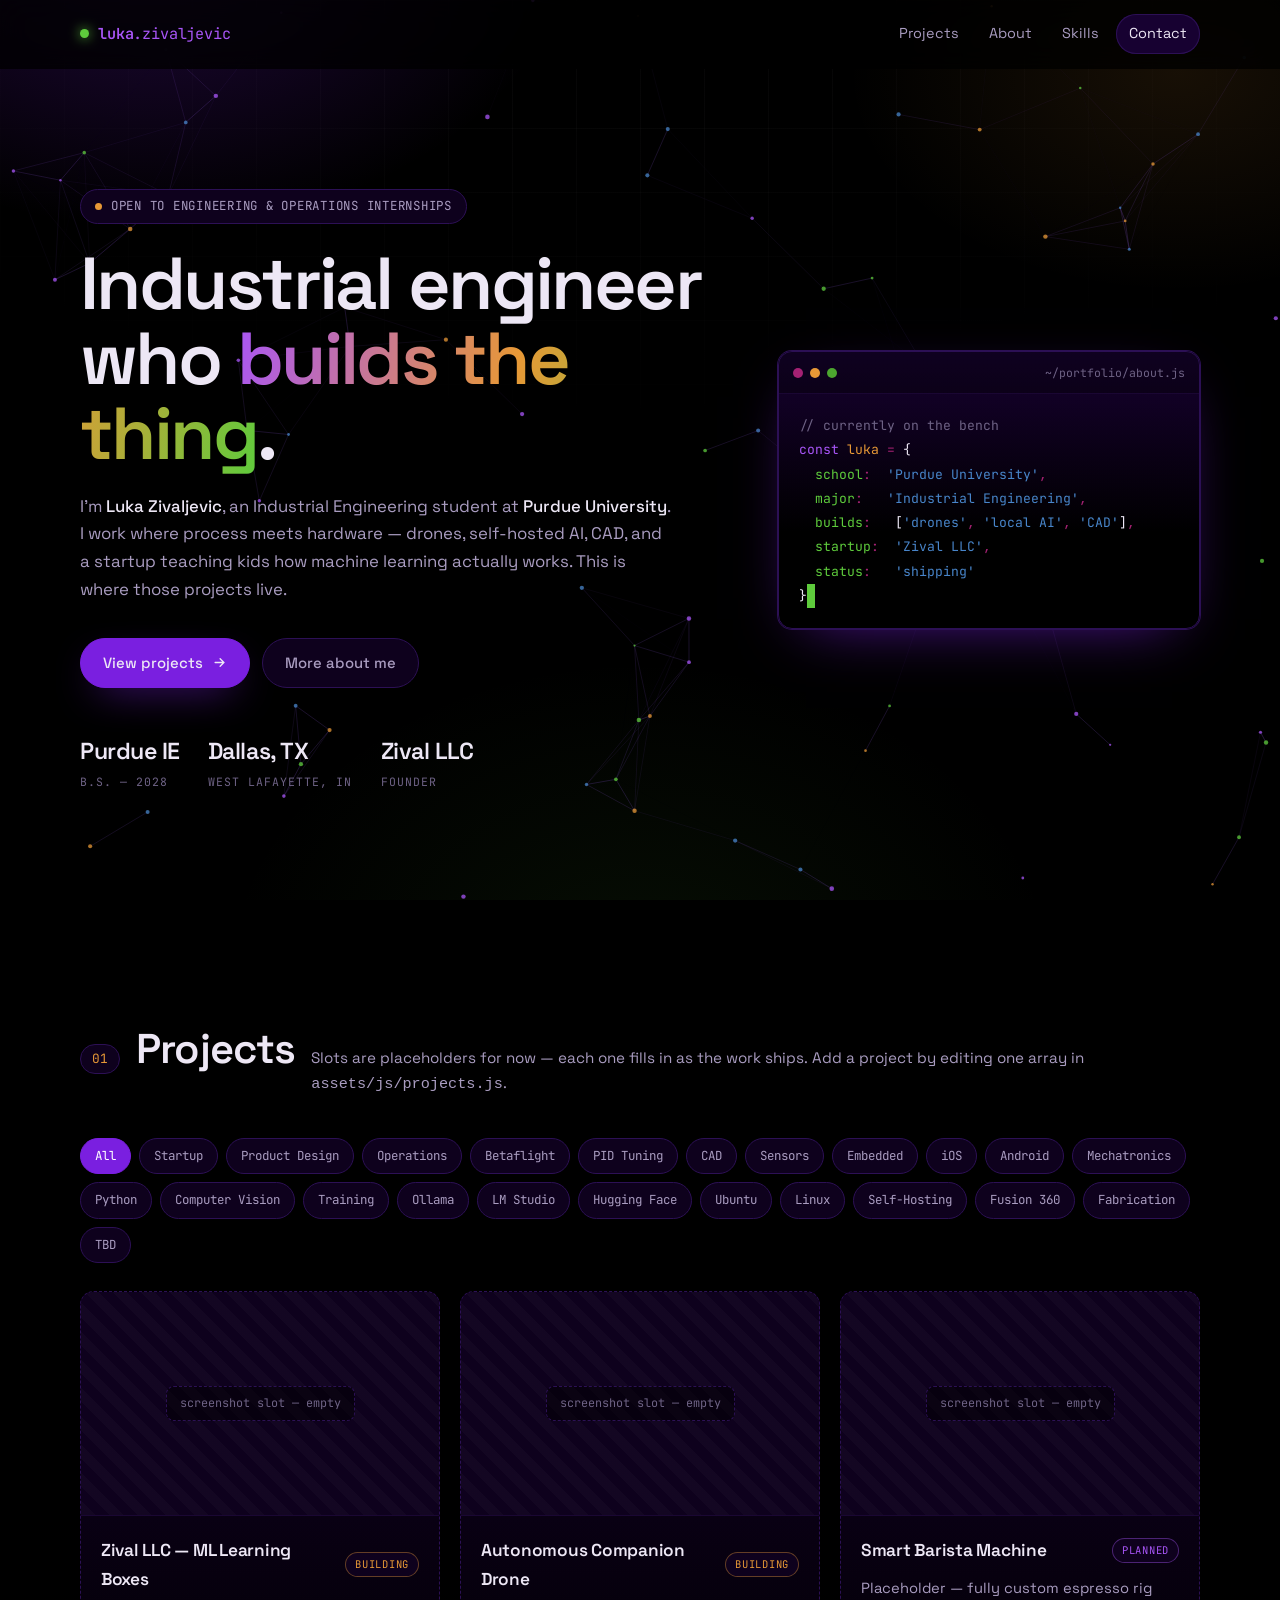
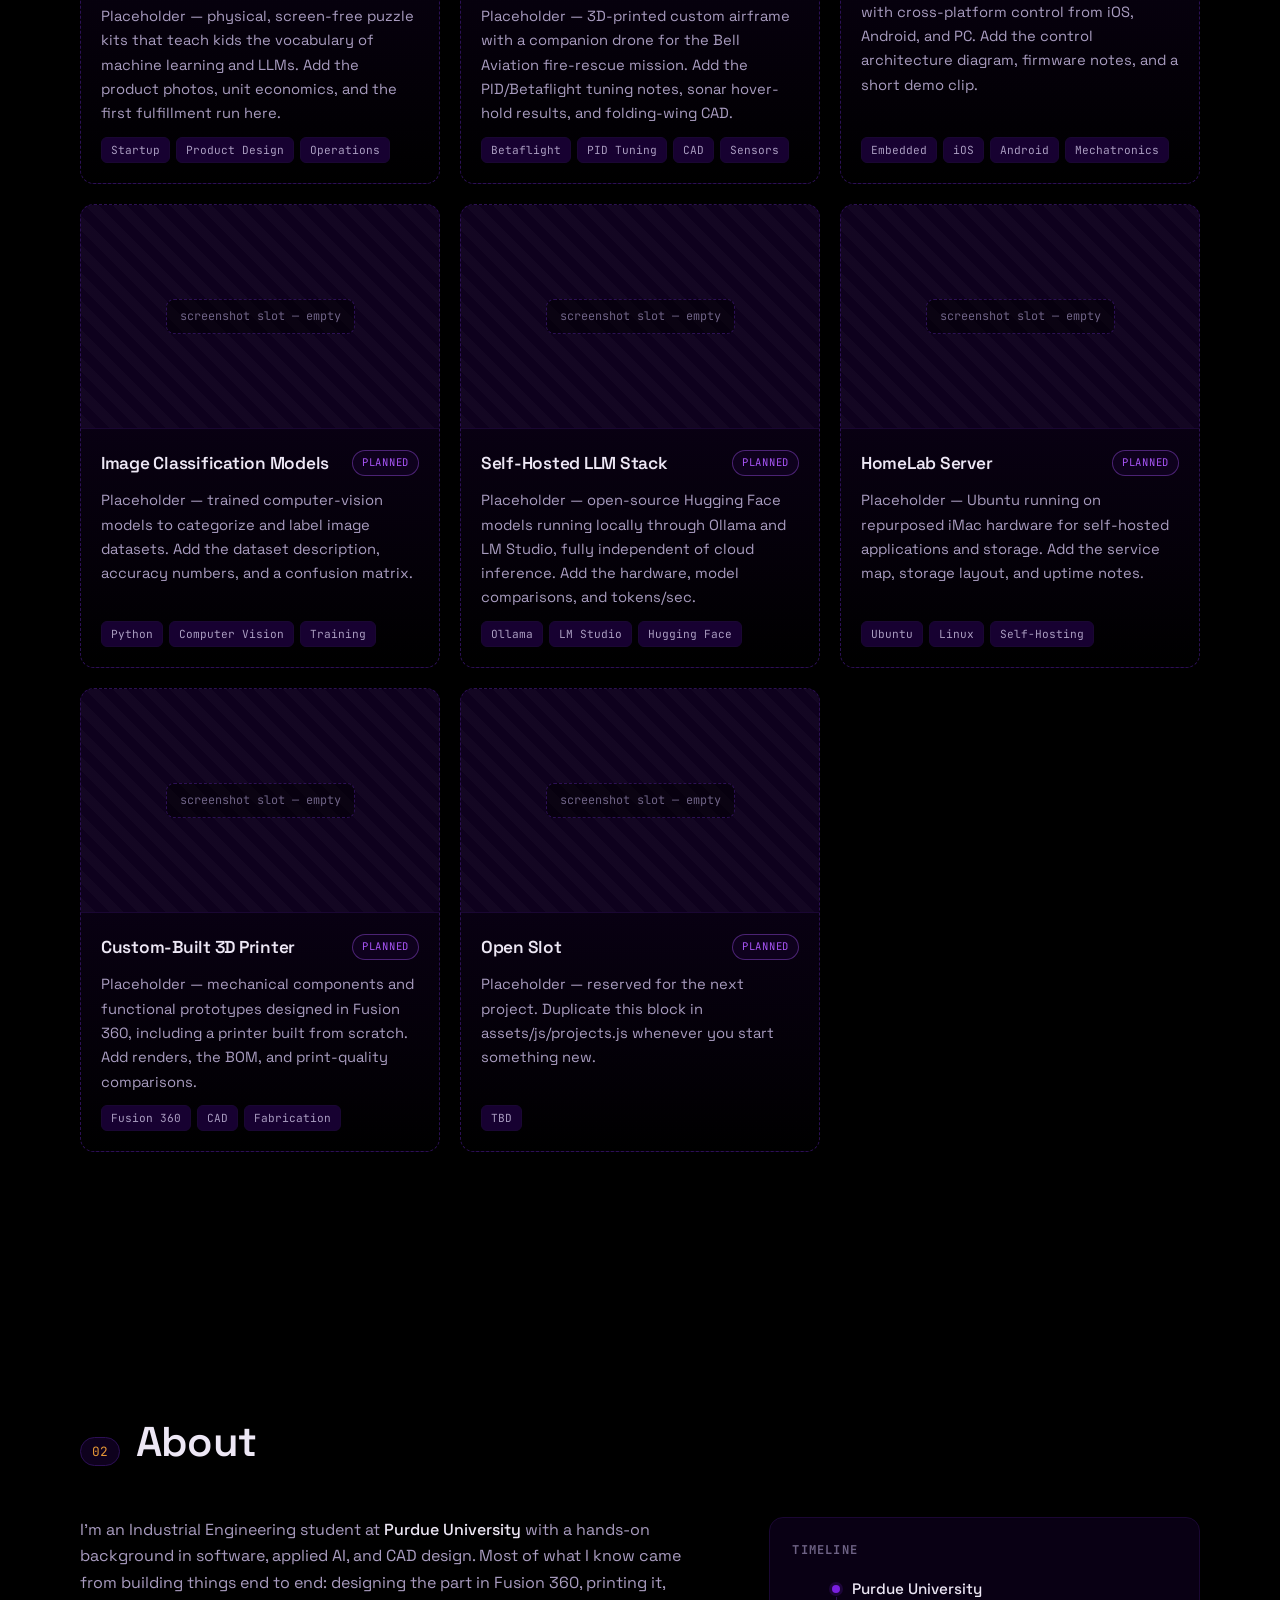
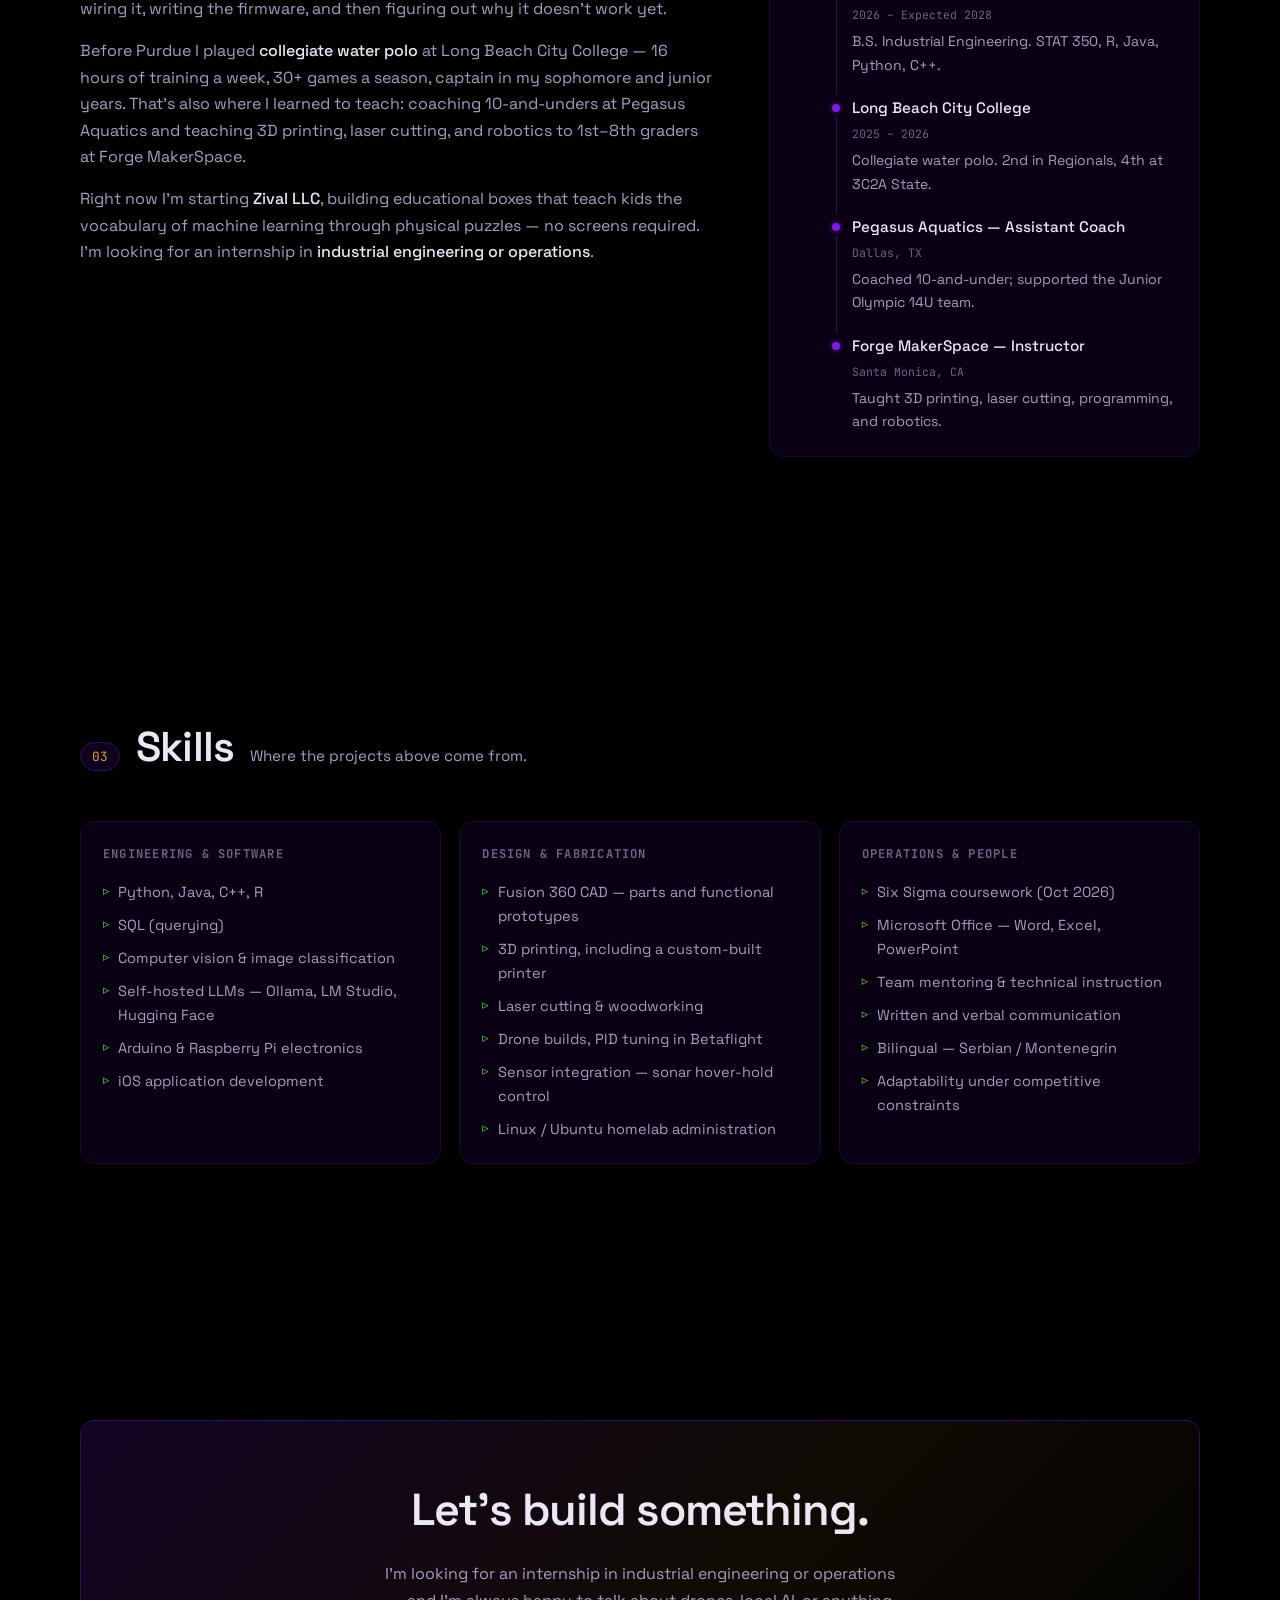
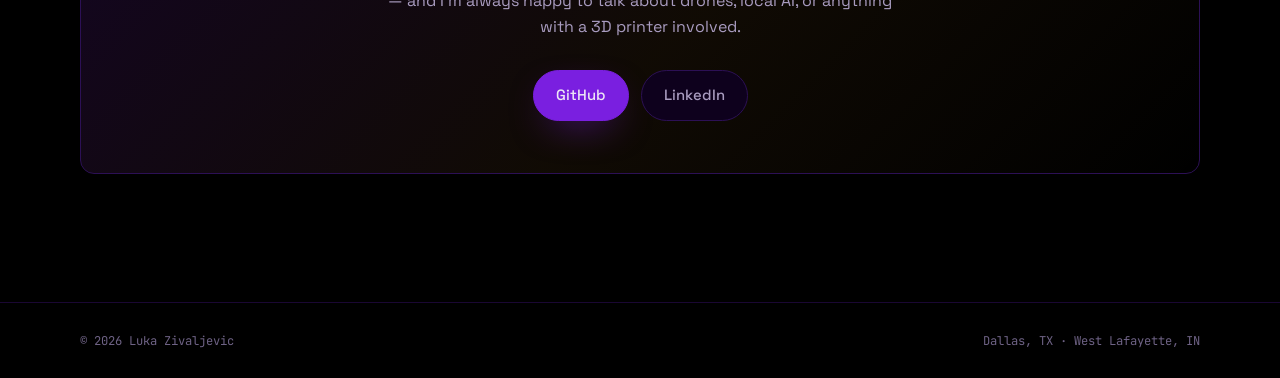
==== commit 95aa0e59: "test" ====
--- a/index.html
+++ b/index.html
@@ -1,101 +1,272 @@
-<!DOCTYPE html>
+<!doctype html>
 <html lang="en">
 <head>
-  <meta charset="UTF-8" />
-  <meta name="viewport" content="width=device-width, initial-scale=1.0" />
+  <meta charset="utf-8" />
+  <meta name="viewport" content="width=device-width, initial-scale=1" />
   <title>Luka Zivaljevic — Industrial Engineering Portfolio</title>
-  <meta name="description" content="Luka Zivaljevic is an industrial engineering student at Purdue University. A personal portfolio of engineering projects." />
+  <meta name="description" content="Portfolio of Luka Zivaljevic — Industrial Engineering student at Purdue University building hardware, applied AI, and CAD projects." />
+  <meta name="color-scheme" content="dark" />
+  <meta name="theme-color" content="#000000" />
   <meta name="author" content="Luka Zivaljevic" />
-  <meta name="theme-color" content="#FAFAFC" />
   <link rel="canonical" href="https://luka.zivaljevic.net/" />
 
   <meta property="og:type" content="website" />
   <meta property="og:url" content="https://luka.zivaljevic.net/" />
   <meta property="og:title" content="Luka Zivaljevic — Industrial Engineering Portfolio" />
-  <meta property="og:description" content="Luka Zivaljevic is an industrial engineering student at Purdue University. A personal portfolio of engineering projects." />
-
-  <script type="application/ld+json" id="ld-person">
+  <meta property="og:description" content="Hardware, applied AI, and CAD projects from a Purdue IE student." />
+  <meta name="twitter:card" content="summary_large_image" />
+
+  <script type="application/ld+json">
   {
     "@context": "https://schema.org",
     "@type": "Person",
     "name": "Luka Zivaljevic",
     "url": "https://luka.zivaljevic.net/",
     "jobTitle": "Industrial Engineering Student",
-    "description": "Industrial engineering student at Purdue University.",
+    "description": "Industrial engineering student at Purdue University building hardware, applied AI, and CAD projects.",
     "affiliation": { "@type": "CollegeOrUniversity", "name": "Purdue University" },
-    "knowsAbout": ["Industrial Engineering", "Systems Engineering", "Optimization", "Process Improvement", "Automation"]
+    "knowsAbout": ["Industrial Engineering", "Systems Engineering", "Optimization",
+                   "Process Improvement", "Automation", "CAD", "Machine Learning"]
   }
   </script>
 
-  <link rel="icon" type="image/svg+xml" href="data:image/svg+xml,%3Csvg xmlns='http://www.w3.org/2000/svg' viewBox='0 0 64 64'%3E%3Crect width='64' height='64' rx='12' fill='%230F4C81'/%3E%3Ctext x='50%25' y='55%25' text-anchor='middle' dominant-baseline='middle' font-family='Helvetica,Arial,sans-serif' font-size='26' font-weight='700' fill='%23ffffff'%3ELZ%3C/text%3E%3C/svg%3E" />
-
+  <link rel="icon" href="assets/img/favicon.svg" type="image/svg+xml" />
   <link rel="preconnect" href="https://fonts.googleapis.com" />
   <link rel="preconnect" href="https://fonts.gstatic.com" crossorigin />
-  <link href="https://fonts.googleapis.com/css2?family=Inter:wght@300;400;500;600;700&family=JetBrains+Mono:wght@400;500&display=swap" rel="stylesheet" />
-
-  <link rel="stylesheet" href="css/style.css" />
+  <link href="https://fonts.googleapis.com/css2?family=Space+Grotesk:wght@400;500;600;700&family=JetBrains+Mono:wght@400;500&display=swap" rel="stylesheet" />
+  <link rel="stylesheet" href="assets/css/main.css" />
 </head>
 <body>
 
-  <!-- NAVIGATION -->
-  <nav>
-    <a href="#" class="nav-logo" data-site="name">Luka Zivaljevic</a>
-    <div class="nav-links" id="nav-links">
-      <a href="#about">About</a>
+  <!-- Interactive vector-point field (assets/js/background.js) -->
+  <canvas id="bg-canvas" aria-hidden="true"></canvas>
+
+  <!-- ===================== NAV ===================== -->
+  <header class="nav">
+    <div class="wrap nav-inner">
+      <a class="brand" href="#top">
+        <span class="dot"></span>
+        <span><b>luka</b><span>.zivaljevic</span></span>
+      </a>
+
+      <button class="nav-toggle" id="nav-toggle" aria-expanded="false" aria-controls="nav-links" aria-label="Toggle navigation">
+        <svg width="18" height="18" viewBox="0 0 24 24" fill="none" stroke="currentColor" stroke-width="2" stroke-linecap="round">
+          <path d="M3 6h18M3 12h18M3 18h18" />
+        </svg>
+      </button>
+
+      <nav class="nav-links" id="nav-links">
+        <a href="#projects">Projects</a>
+        <a href="#about">About</a>
+        <a href="#skills">Skills</a>
+        <a href="#contact">Contact</a>
+      </nav>
     </div>
-  </nav>
-
-  <!-- HERO -->
-  <section class="hero">
-    <div class="hero-container">
-      <div class="hero-text">
-        <p class="hero-label" data-site="major">Industrial Engineering</p>
-        <h1 data-site="tagline">Building things that make systems work better</h1>
-        <p class="hero-intro" id="hero-intro"></p>
-        <a href="#work" class="btn-primary" id="hero-cta" hidden>View Projects</a>
-      </div>
-      <div class="hero-image">
-        <div class="portrait-frame" data-monogram="LZ">
-          <img id="hero-portrait" alt="" onerror="this.remove()" />
-        </div>
-      </div>
-    </div>
-  </section>
-
-  <!-- PROJECTS -->
-  <section id="work" class="carousel-section">
-    <div class="carousel-container" id="carousel"></div>
-  </section>
-
-  <!-- PROJECT DETAILS -->
-  <div id="project-details"></div>
-
-  <!-- ABOUT -->
-  <section id="about" class="about-section">
-    <div class="about-grid">
-      <div class="about-img">
-        <div class="portrait-frame portrait-frame-square" data-monogram="LZ">
-          <img id="about-portrait" alt="" onerror="this.remove()" />
-        </div>
-      </div>
-      <div class="about-content">
-        <h2>About Me</h2>
-        <p id="about-text"></p>
-        <div class="about-box">
-          <ul id="about-facts"></ul>
-        </div>
-        <div class="about-buttons" id="about-buttons"></div>
-      </div>
-    </div>
-  </section>
-
-  <footer class="site-footer">
-    <div class="container">
-      <span id="footer-text"></span>
+  </header>
+
+  <main id="top">
+
+    <!-- ===================== HERO ===================== -->
+    <section class="hero">
+      <div class="wrap hero-grid">
+        <div>
+          <span class="eyebrow"><span class="pulse"></span> Open to engineering &amp; operations internships</span>
+
+          <h1>Industrial engineer<br />who <span class="grad">builds the thing</span>.</h1>
+
+          <p class="lede">
+            I'm <strong>Luka Zivaljevic</strong>, an Industrial Engineering student at
+            <strong>Purdue University</strong>. I work where process meets hardware — drones,
+            self-hosted AI, CAD, and a startup teaching kids how machine learning actually works.
+            This is where those projects live.
+          </p>
+
+          <div class="hero-cta">
+            <a class="btn btn-primary" href="#projects">
+              View projects
+              <svg width="15" height="15" viewBox="0 0 24 24" fill="none" stroke="currentColor" stroke-width="2.2" stroke-linecap="round"><path d="M5 12h14M13 6l6 6-6 6"/></svg>
+            </a>
+            <a class="btn btn-ghost" href="#about">More about me</a>
+          </div>
+
+          <div class="hero-stats">
+            <div><b>Purdue IE</b><span>B.S. — 2028</span></div>
+            <div><b>Dallas, TX</b><span>West Lafayette, IN</span></div>
+            <div><b>Zival LLC</b><span>Founder</span></div>
+          </div>
+        </div>
+
+        <!-- Terminal card: the palette's syntax colors, in situ -->
+        <div class="terminal reveal">
+          <div class="terminal-bar">
+            <i></i><i></i><i></i>
+            <small>~/portfolio/about.js</small>
+          </div>
+<pre><span class="tc">// currently on the bench</span>
+<span class="tk">const</span> <span class="tt">luka</span> <span class="tp">=</span> {
+  <span class="ta">school</span><span class="tp">:</span>  <span class="ts">'Purdue University'</span><span class="tp">,</span>
+  <span class="ta">major</span><span class="tp">:</span>   <span class="ts">'Industrial Engineering'</span><span class="tp">,</span>
+  <span class="ta">builds</span><span class="tp">:</span>   [<span class="ts">'drones'</span><span class="tp">,</span> <span class="ts">'local AI'</span><span class="tp">,</span> <span class="ts">'CAD'</span>]<span class="tp">,</span>
+  <span class="ta">startup</span><span class="tp">:</span>  <span class="ts">'Zival LLC'</span><span class="tp">,</span>
+  <span class="ta">status</span><span class="tp">:</span>   <span class="ts">'shipping'</span>
+}<span class="caret">&nbsp;</span></pre>
+        </div>
+      </div>
+    </section>
+
+    <!-- ===================== PROJECTS ===================== -->
+    <section id="projects">
+      <div class="wrap">
+        <div class="section-head reveal">
+          <span class="idx">01</span>
+          <h2>Projects</h2>
+          <p>Slots are placeholders for now — each one fills in as the work ships. Add a project by editing one array in <code>assets/js/projects.js</code>.</p>
+        </div>
+
+        <div class="filters" id="project-filters" role="group" aria-label="Filter projects by tag"></div>
+        <div class="grid" id="project-grid"></div>
+      </div>
+    </section>
+
+    <!-- ===================== ABOUT ===================== -->
+    <section id="about">
+      <div class="wrap">
+        <div class="section-head reveal">
+          <span class="idx">02</span>
+          <h2>About</h2>
+        </div>
+
+        <div class="about-grid">
+          <div class="prose reveal">
+            <p>
+              I'm an Industrial Engineering student at <strong>Purdue University</strong> with a
+              hands-on background in software, applied AI, and CAD design. Most of what I know came
+              from building things end to end: designing the part in Fusion 360, printing it,
+              wiring it, writing the firmware, and then figuring out why it doesn't work yet.
+            </p>
+            <p>
+              Before Purdue I played <strong>collegiate water polo</strong> at Long Beach City
+              College — 16 hours of training a week, 30+ games a season, captain in my sophomore
+              and junior years. That's also where I learned to teach: coaching 10-and-unders at
+              Pegasus Aquatics and teaching 3D printing, laser cutting, and robotics to 1st–8th
+              graders at Forge MakerSpace.
+            </p>
+            <p>
+              Right now I'm starting <strong>Zival LLC</strong>, building educational boxes that
+              teach kids the vocabulary of machine learning through physical puzzles — no screens
+              required. I'm looking for an internship in <strong>industrial engineering or
+              operations</strong>.
+            </p>
+          </div>
+
+          <aside class="panel reveal">
+            <h3>Timeline</h3>
+            <ul class="timeline">
+              <li>
+                <b>Purdue University</b>
+                <span>2026 – Expected 2028</span>
+                <p>B.S. Industrial Engineering. STAT 350, R, Java, Python, C++.</p>
+              </li>
+              <li>
+                <b>Long Beach City College</b>
+                <span>2025 – 2026</span>
+                <p>Collegiate water polo. 2nd in Regionals, 4th at 3C2A State.</p>
+              </li>
+              <li>
+                <b>Pegasus Aquatics — Assistant Coach</b>
+                <span>Dallas, TX</span>
+                <p>Coached 10-and-under; supported the Junior Olympic 14U team.</p>
+              </li>
+              <li>
+                <b>Forge MakerSpace — Instructor</b>
+                <span>Santa Monica, CA</span>
+                <p>Taught 3D printing, laser cutting, programming, and robotics.</p>
+              </li>
+            </ul>
+          </aside>
+        </div>
+      </div>
+    </section>
+
+    <!-- ===================== SKILLS ===================== -->
+    <section id="skills">
+      <div class="wrap">
+        <div class="section-head reveal">
+          <span class="idx">03</span>
+          <h2>Skills</h2>
+          <p>Where the projects above come from.</p>
+        </div>
+
+        <div class="skill-cols">
+          <div class="panel reveal">
+            <h3>Engineering &amp; Software</h3>
+            <ul>
+              <li>Python, Java, C++, R</li>
+              <li>SQL (querying)</li>
+              <li>Computer vision &amp; image classification</li>
+              <li>Self-hosted LLMs — Ollama, LM Studio, Hugging Face</li>
+              <li>Arduino &amp; Raspberry Pi electronics</li>
+              <li>iOS application development</li>
+            </ul>
+          </div>
+
+          <div class="panel reveal">
+            <h3>Design &amp; Fabrication</h3>
+            <ul>
+              <li>Fusion 360 CAD — parts and functional prototypes</li>
+              <li>3D printing, including a custom-built printer</li>
+              <li>Laser cutting &amp; woodworking</li>
+              <li>Drone builds, PID tuning in Betaflight</li>
+              <li>Sensor integration — sonar hover-hold control</li>
+              <li>Linux / Ubuntu homelab administration</li>
+            </ul>
+          </div>
+
+          <div class="panel reveal">
+            <h3>Operations &amp; People</h3>
+            <ul>
+              <li>Six Sigma coursework (Oct 2026)</li>
+              <li>Microsoft Office — Word, Excel, PowerPoint</li>
+              <li>Team mentoring &amp; technical instruction</li>
+              <li>Written and verbal communication</li>
+              <li>Bilingual — Serbian / Montenegrin</li>
+              <li>Adaptability under competitive constraints</li>
+            </ul>
+          </div>
+        </div>
+      </div>
+    </section>
+
+    <!-- ===================== CONTACT ===================== -->
+    <section id="contact">
+      <div class="wrap">
+        <div class="contact-card reveal">
+          <h2>Let's build something.</h2>
+          <p>
+            I'm looking for an internship in industrial engineering or operations — and I'm always
+            happy to talk about drones, local AI, or anything with a 3D printer involved.
+          </p>
+          <!-- NOTE: no email, phone, or other direct contact details on this site by design.
+               Revisit once there's an obfuscation / anti-scraping approach in place.
+               TODO: swap the # for your real LinkedIn URL. -->
+          <div class="contact-links">
+            <a class="btn btn-primary" href="https://github.com/luka-zivaljevic" target="_blank" rel="noopener">GitHub</a>
+            <a class="btn btn-ghost" href="#" rel="noopener">LinkedIn</a>
+          </div>
+        </div>
+      </div>
+    </section>
+  </main>
+
+  <footer>
+    <div class="wrap foot">
+      <span>© <span id="year"></span> Luka Zivaljevic</span>
+      <span>Dallas, TX · West Lafayette, IN</span>
     </div>
   </footer>
 
-  <script src="js/content.js"></script>
-  <script src="js/main.js"></script>
+  <script src="assets/js/background.js"></script>
+  <script src="assets/js/projects.js"></script>
+  <script src="assets/js/main.js"></script>
 </body>
 </html>
--- a/assets/css/main.css
+++ b/assets/css/main.css
@@ -0,0 +1,256 @@
+@import url("theme.css");
+
+/* ---------- Reset ---------- */
+*, *::before, *::after { box-sizing: border-box; }
+* { margin: 0; }
+html { scroll-behavior: smooth; scroll-padding-top: 90px; -webkit-text-size-adjust: 100%; }
+body {
+  background: var(--bg);
+  color: var(--text);
+  font-family: var(--font-sans);
+  font-size: 16px;
+  line-height: 1.65;
+  -webkit-font-smoothing: antialiased;
+  overflow-x: hidden;
+}
+img, svg { display: block; max-width: 100%; }
+a { color: inherit; text-decoration: none; }
+button { font: inherit; color: inherit; background: none; border: 0; cursor: pointer; }
+:focus-visible { outline: 2px solid var(--violet-soft); outline-offset: 3px; border-radius: 4px; }
+
+/* ---------- Ambient background ---------- */
+#bg-canvas {
+  position: fixed; inset: 0; z-index: -1;
+  width: 100vw; height: 100vh;
+  pointer-events: none;           /* the page stays fully clickable */
+}
+body::before {
+  content: "";
+  position: fixed; inset: 0; z-index: -3;
+  background:
+    radial-gradient(70ch 50ch at 12% -8%,  rgba(122,31,224,.28), transparent 60%),
+    radial-gradient(60ch 40ch at 92% 8%,   rgba(231,152,54,.10), transparent 55%),
+    radial-gradient(70ch 55ch at 50% 110%, rgba(76,166,47,.09),  transparent 60%);
+}
+body::after { /* faint grid, like a code editor gutter */
+  content: "";
+  position: fixed; inset: 0; z-index: -2; pointer-events: none;
+  background-image:
+    linear-gradient(to right, rgba(237,231,245,.028) 1px, transparent 1px),
+    linear-gradient(to bottom, rgba(237,231,245,.028) 1px, transparent 1px);
+  background-size: 64px 64px;
+  mask-image: radial-gradient(ellipse 90% 60% at 50% 0%, #000 20%, transparent 80%);
+}
+
+/* ---------- Layout ---------- */
+.wrap { width: min(var(--maxw), 100% - var(--gutter) * 2); margin-inline: auto; }
+main, .nav, footer { position: relative; z-index: 1; }
+section { padding-block: clamp(72px, 10vw, 128px); }
+.section-head { display: flex; align-items: baseline; gap: 16px; flex-wrap: wrap; margin-bottom: 40px; }
+.section-head h2 { font-size: clamp(1.7rem, 3.6vw, 2.6rem); letter-spacing: -.02em; font-weight: 600; }
+.section-head .idx {
+  font-family: var(--font-mono); font-size: .8rem; color: var(--amber);
+  border: 1px solid var(--line); border-radius: 999px; padding: 3px 11px; background: var(--surface);
+}
+.section-head p { color: var(--text-dim); flex: 1 1 260px; font-size: .95rem; }
+
+/* ---------- Nav ---------- */
+.nav {
+  position: sticky; top: 0; z-index: 50;
+  backdrop-filter: blur(14px);
+  background: color-mix(in srgb, var(--void) 78%, transparent);
+  border-bottom: 1px solid transparent;
+  transition: border-color .3s var(--ease), background .3s var(--ease);
+}
+.nav.is-stuck { border-bottom-color: var(--line-soft); background: color-mix(in srgb, var(--void) 92%, transparent); }
+.nav-inner { display: flex; align-items: center; justify-content: space-between; gap: 20px; height: 68px; }
+.brand { font-family: var(--font-mono); font-size: .95rem; letter-spacing: -.01em; display: flex; align-items: center; gap: 9px; }
+.brand .dot { width: 9px; height: 9px; border-radius: 50%; background: var(--lime-bright); box-shadow: 0 0 12px var(--lime-bright); }
+.brand b { font-weight: 600; }
+.brand span { color: var(--violet-soft); }
+.nav-links { display: flex; align-items: center; gap: 4px; }
+.nav-links a {
+  font-size: .9rem; color: var(--text-dim); padding: 8px 13px; border-radius: 999px;
+  transition: color .2s var(--ease), background .2s var(--ease);
+}
+.nav-links a:hover { color: var(--text); background: var(--surface-2); }
+.nav-links a.active { color: var(--text); background: var(--surface-2); box-shadow: inset 0 0 0 1px var(--line); }
+.nav-toggle { display: none; padding: 8px; border-radius: var(--radius-sm); border: 1px solid var(--line); }
+
+/* ---------- Hero ---------- */
+.hero { padding-block: clamp(64px, 12vw, 120px) clamp(56px, 8vw, 96px); }
+.hero-grid { display: grid; grid-template-columns: 1.35fr .9fr; gap: clamp(32px, 5vw, 64px); align-items: center; }
+.eyebrow {
+  display: inline-flex; align-items: center; gap: 9px; font-family: var(--font-mono);
+  font-size: .78rem; letter-spacing: .06em; text-transform: uppercase; color: var(--text-dim);
+  border: 1px solid var(--line); background: var(--surface); padding: 6px 14px; border-radius: 999px;
+}
+.eyebrow .pulse { width: 7px; height: 7px; border-radius: 50%; background: var(--amber); animation: pulse 2.4s infinite; }
+@keyframes pulse { 0%,100% { opacity: 1; } 50% { opacity: .25; } }
+.hero h1 {
+  font-size: clamp(2.6rem, 7vw, 4.6rem); line-height: 1.02; letter-spacing: -.035em;
+  font-weight: 600; margin-top: 22px;
+}
+.hero h1 .grad {
+  background: linear-gradient(105deg, var(--violet-soft) 0%, var(--amber) 55%, var(--lime-bright) 100%);
+  -webkit-background-clip: text; background-clip: text; color: transparent;
+}
+.hero .lede { margin-top: 22px; max-width: 54ch; color: var(--text-dim); font-size: 1.05rem; }
+.hero .lede strong { color: var(--text); font-weight: 500; }
+.hero-cta { display: flex; flex-wrap: wrap; gap: 12px; margin-top: 34px; }
+
+.btn {
+  display: inline-flex; align-items: center; gap: 9px; padding: 12px 22px; border-radius: 999px;
+  font-size: .93rem; font-weight: 500; border: 1px solid var(--line);
+  transition: transform .2s var(--ease), background .2s var(--ease), border-color .2s var(--ease), box-shadow .2s var(--ease);
+}
+.btn:hover { transform: translateY(-2px); }
+.btn-primary { background: var(--violet); border-color: var(--violet); box-shadow: 0 14px 40px -18px var(--violet); }
+.btn-primary:hover { background: var(--violet-soft); border-color: var(--violet-soft); }
+.btn-ghost { background: var(--surface); color: var(--text-dim); }
+.btn-ghost:hover { color: var(--text); background: var(--surface-2); border-color: var(--surface-3); }
+
+.hero-stats { display: flex; gap: 28px; margin-top: 44px; flex-wrap: wrap; }
+.hero-stats div { display: grid; gap: 2px; }
+.hero-stats b { font-size: 1.45rem; font-weight: 600; letter-spacing: -.02em; }
+.hero-stats span { font-family: var(--font-mono); font-size: .72rem; text-transform: uppercase; letter-spacing: .09em; color: var(--text-faint); }
+
+/* Terminal card */
+.terminal {
+  border: 1px solid var(--line); border-radius: var(--radius); overflow: hidden;
+  background: linear-gradient(180deg, var(--surface-2), var(--void) 65%);
+  box-shadow: var(--glow);
+}
+.terminal-bar { display: flex; align-items: center; gap: 7px; padding: 11px 14px; border-bottom: 1px solid var(--line-soft); background: rgba(0,0,0,.35); }
+.terminal-bar i { width: 10px; height: 10px; border-radius: 50%; display: block; }
+.terminal-bar i:nth-child(1) { background: var(--magenta); }
+.terminal-bar i:nth-child(2) { background: var(--amber); }
+.terminal-bar i:nth-child(3) { background: var(--lime); }
+.terminal-bar small { margin-left: auto; font-family: var(--font-mono); font-size: .72rem; color: var(--text-faint); }
+.terminal pre { margin: 0; padding: 20px; font-family: var(--font-mono); font-size: .82rem; line-height: 1.85; overflow-x: auto; }
+.tk { color: var(--violet-soft); }  /* keyword  */
+.tt { color: var(--amber); }        /* tag/key  */
+.ta { color: var(--lime-bright); }  /* attr     */
+.ts { color: var(--azure); }        /* string   */
+.tc { color: var(--text-faint); }   /* comment  */
+.tp { color: var(--magenta); }      /* punct    */
+.caret { display: inline-block; width: 8px; background: var(--lime-bright); animation: blink 1.1s steps(1) infinite; }
+@keyframes blink { 0%,50% { opacity: 1; } 51%,100% { opacity: 0; } }
+
+/* ---------- Project grid ---------- */
+.filters { display: flex; flex-wrap: wrap; gap: 8px; margin-bottom: 28px; }
+.chip {
+  font-family: var(--font-mono); font-size: .78rem; padding: 7px 14px; border-radius: 999px;
+  border: 1px solid var(--line); color: var(--text-dim); background: var(--surface);
+  transition: all .2s var(--ease);
+}
+.chip:hover { color: var(--text); border-color: var(--surface-3); }
+.chip[aria-pressed="true"] { background: var(--violet); border-color: var(--violet); color: #fff; }
+
+.grid { display: grid; grid-template-columns: repeat(auto-fill, minmax(300px, 1fr)); gap: 20px; }
+
+.card {
+  position: relative; display: flex; flex-direction: column; overflow: hidden;
+  border: 1px solid var(--line-soft); border-radius: var(--radius);
+  background: linear-gradient(180deg, rgba(23,1,49,.72), rgba(0,0,0,.72));
+  transition: transform .3s var(--ease), border-color .3s var(--ease), box-shadow .3s var(--ease);
+}
+.card:hover { transform: translateY(-4px); border-color: var(--line); box-shadow: 0 26px 60px -34px rgba(122,31,224,.9); }
+.card.is-placeholder { border-style: dashed; border-color: var(--line); }
+
+/* Empty media slot — drop a screenshot in later */
+.card-media {
+  aspect-ratio: 16 / 10; position: relative; display: grid; place-items: center;
+  background:
+    repeating-linear-gradient(45deg, rgba(237,231,245,.022) 0 10px, transparent 10px 20px),
+    var(--surface);
+  border-bottom: 1px solid var(--line-soft);
+}
+.card-media img { width: 100%; height: 100%; object-fit: cover; }
+.card-media .slot {
+  font-family: var(--font-mono); font-size: .74rem; color: var(--text-faint);
+  border: 1px dashed var(--line); border-radius: var(--radius-sm); padding: 7px 13px;
+  background: rgba(0,0,0,.45);
+}
+.card-body { padding: 20px; display: flex; flex-direction: column; gap: 11px; flex: 1; }
+.card-top { display: flex; align-items: center; gap: 10px; }
+.card-top h3 { font-size: 1.08rem; font-weight: 600; letter-spacing: -.015em; }
+.status {
+  margin-left: auto; font-family: var(--font-mono); font-size: .66rem; letter-spacing: .07em;
+  text-transform: uppercase; padding: 3px 9px; border-radius: 999px; white-space: nowrap;
+  border: 1px solid var(--line); color: var(--text-dim); background: var(--surface);
+}
+.status[data-status="live"]     { color: var(--lime-bright); border-color: color-mix(in srgb, var(--lime-bright) 40%, transparent); }
+.status[data-status="building"] { color: var(--amber);       border-color: color-mix(in srgb, var(--amber) 40%, transparent); }
+.status[data-status="planned"]  { color: var(--violet-soft); border-color: color-mix(in srgb, var(--violet-soft) 40%, transparent); }
+.card-body p { color: var(--text-dim); font-size: .92rem; flex: 1; }
+.tags { display: flex; flex-wrap: wrap; gap: 6px; }
+.tag {
+  font-family: var(--font-mono); font-size: .7rem; padding: 3px 9px; border-radius: 6px;
+  background: var(--surface-2); color: var(--text-dim); border: 1px solid var(--line-soft);
+}
+.card-links { display: flex; gap: 14px; padding-top: 4px; }
+.card-links a { font-size: .84rem; color: var(--amber); border-bottom: 1px solid transparent; transition: border-color .2s; }
+.card-links a:hover { border-bottom-color: var(--amber); }
+
+/* ---------- About ---------- */
+.about-grid { display: grid; grid-template-columns: 1.25fr .85fr; gap: clamp(28px, 5vw, 56px); }
+.prose p + p { margin-top: 16px; }
+.prose p { color: var(--text-dim); }
+.prose strong { color: var(--text); font-weight: 500; }
+.panel { border: 1px solid var(--line-soft); border-radius: var(--radius); background: rgba(23,1,49,.42); padding: 22px; }
+.panel h3 { font-family: var(--font-mono); font-size: .76rem; letter-spacing: .1em; text-transform: uppercase; color: var(--text-faint); margin-bottom: 16px; }
+.timeline { display: grid; gap: 18px; }
+.timeline li { list-style: none; position: relative; padding-left: 20px; }
+.timeline li::before {
+  content: ""; position: absolute; left: 0; top: 9px; width: 8px; height: 8px; border-radius: 50%;
+  background: var(--violet); box-shadow: 0 0 0 3px rgba(122,31,224,.18);
+}
+.timeline li::after { content: ""; position: absolute; left: 3.5px; top: 21px; bottom: -18px; width: 1px; background: var(--line); }
+.timeline li:last-child::after { display: none; }
+.timeline b { display: block; font-weight: 500; font-size: .95rem; }
+.timeline span { font-family: var(--font-mono); font-size: .72rem; color: var(--text-faint); }
+.timeline p { font-size: .88rem; color: var(--text-dim); margin-top: 3px; }
+
+/* ---------- Skills ---------- */
+.skill-cols { display: grid; grid-template-columns: repeat(auto-fit, minmax(240px, 1fr)); gap: 18px; }
+.skill-cols ul { list-style: none; padding: 0; display: grid; gap: 9px; }
+.skill-cols li { font-size: .91rem; color: var(--text-dim); display: flex; gap: 9px; align-items: flex-start; }
+.skill-cols li::before { content: "▹"; color: var(--lime-bright); font-size: .8rem; line-height: 1.7; }
+
+/* ---------- Contact ---------- */
+.contact-card {
+  border: 1px solid var(--line); border-radius: var(--radius);
+  background: linear-gradient(135deg, rgba(122,31,224,.16), rgba(231,152,54,.07) 55%, transparent);
+  padding: clamp(28px, 5vw, 52px); text-align: center;
+}
+.contact-card h2 { font-size: clamp(1.8rem, 4.2vw, 2.8rem); letter-spacing: -.025em; font-weight: 600; }
+.contact-card p { color: var(--text-dim); max-width: 52ch; margin: 14px auto 0; }
+.contact-links { display: flex; flex-wrap: wrap; justify-content: center; gap: 12px; margin-top: 30px; }
+
+/* ---------- Footer ---------- */
+footer { border-top: 1px solid var(--line-soft); padding-block: 28px; }
+.foot { display: flex; justify-content: space-between; gap: 14px; flex-wrap: wrap; font-family: var(--font-mono); font-size: .76rem; color: var(--text-faint); }
+
+/* ---------- Reveal on scroll ---------- */
+.reveal { opacity: 0; transform: translateY(18px); transition: opacity .7s var(--ease), transform .7s var(--ease); }
+.reveal.in { opacity: 1; transform: none; }
+
+/* ---------- Responsive ---------- */
+@media (max-width: 900px) {
+  .hero-grid, .about-grid { grid-template-columns: 1fr; }
+  .nav-links {
+    position: absolute; top: 68px; left: var(--gutter); right: var(--gutter);
+    flex-direction: column; align-items: stretch; gap: 2px; padding: 10px;
+    border: 1px solid var(--line); border-radius: var(--radius);
+    background: color-mix(in srgb, var(--void) 96%, transparent); backdrop-filter: blur(16px);
+    display: none;
+  }
+  .nav-links.open { display: flex; }
+  .nav-toggle { display: inline-flex; }
+}
+@media (prefers-reduced-motion: reduce) {
+  *, *::before, *::after { animation-duration: .001ms !important; transition-duration: .001ms !important; }
+  html { scroll-behavior: auto; }
+  .reveal { opacity: 1; transform: none; }
+}
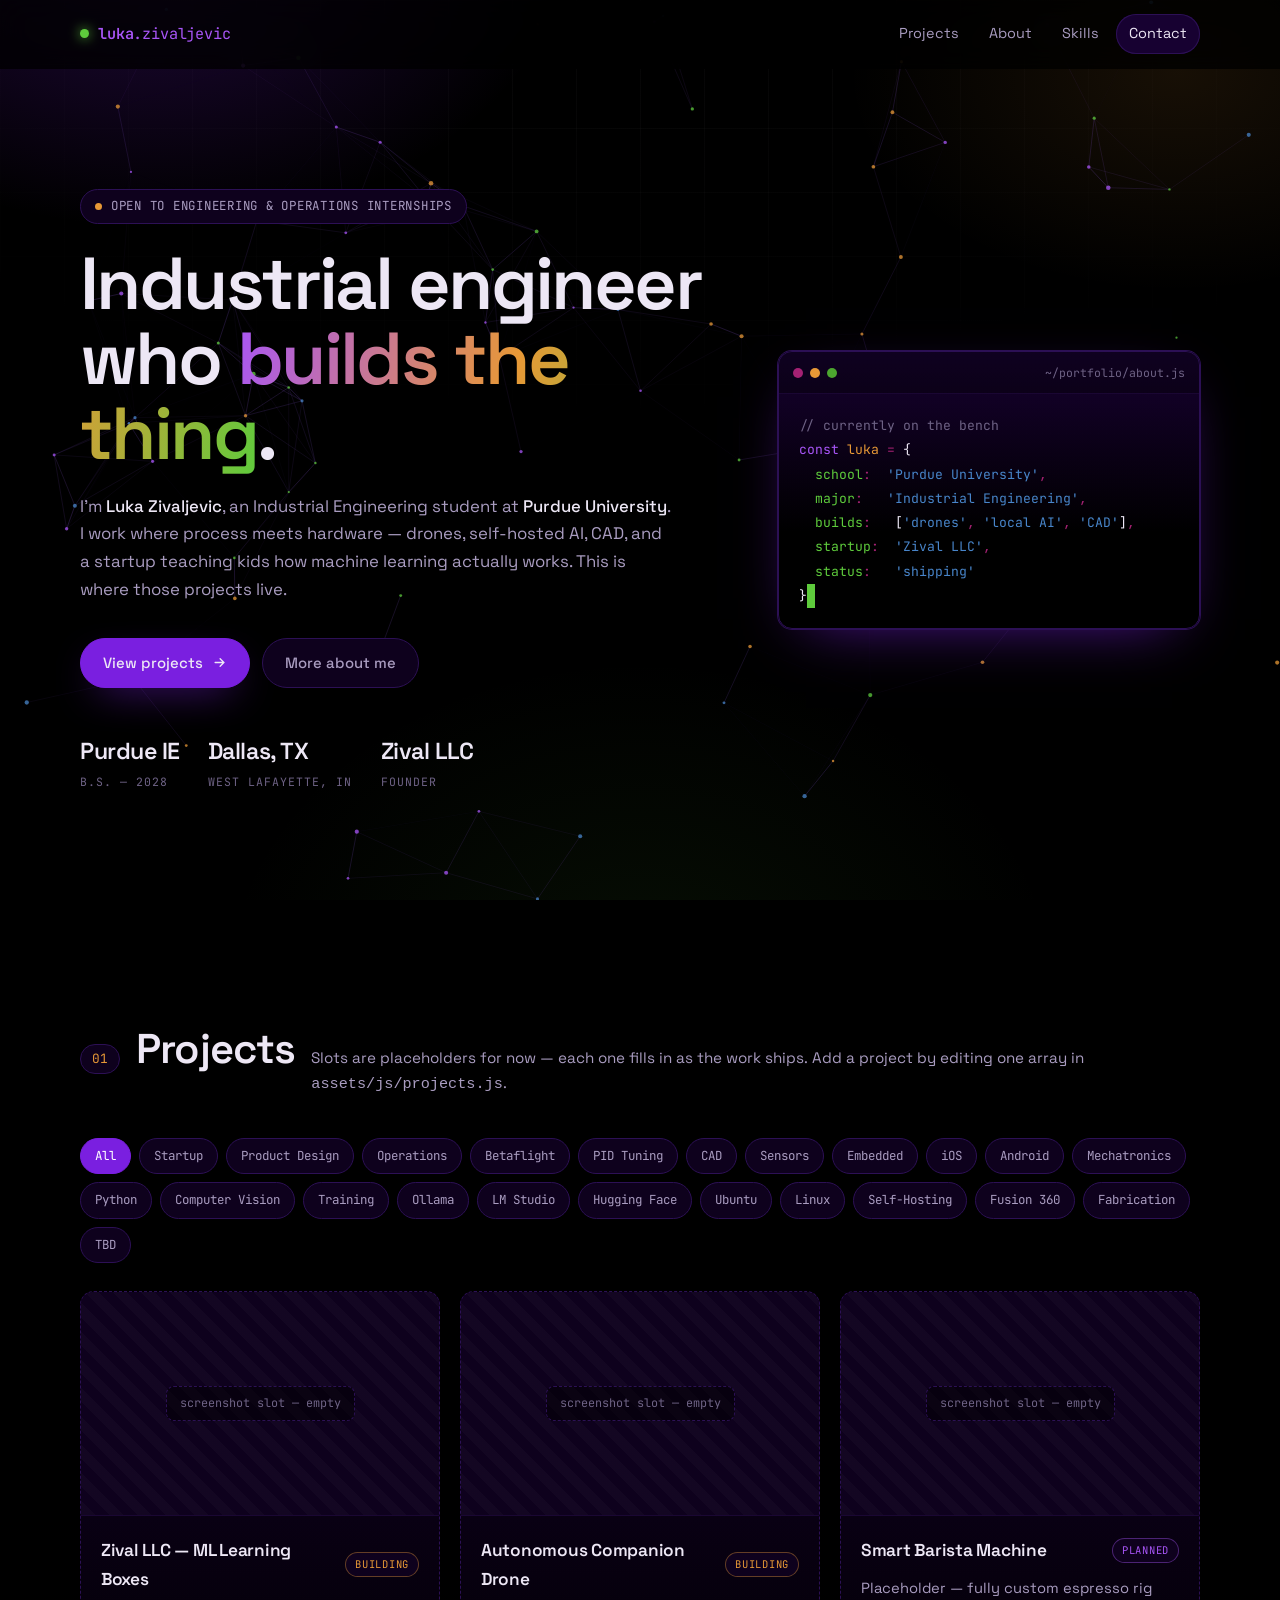
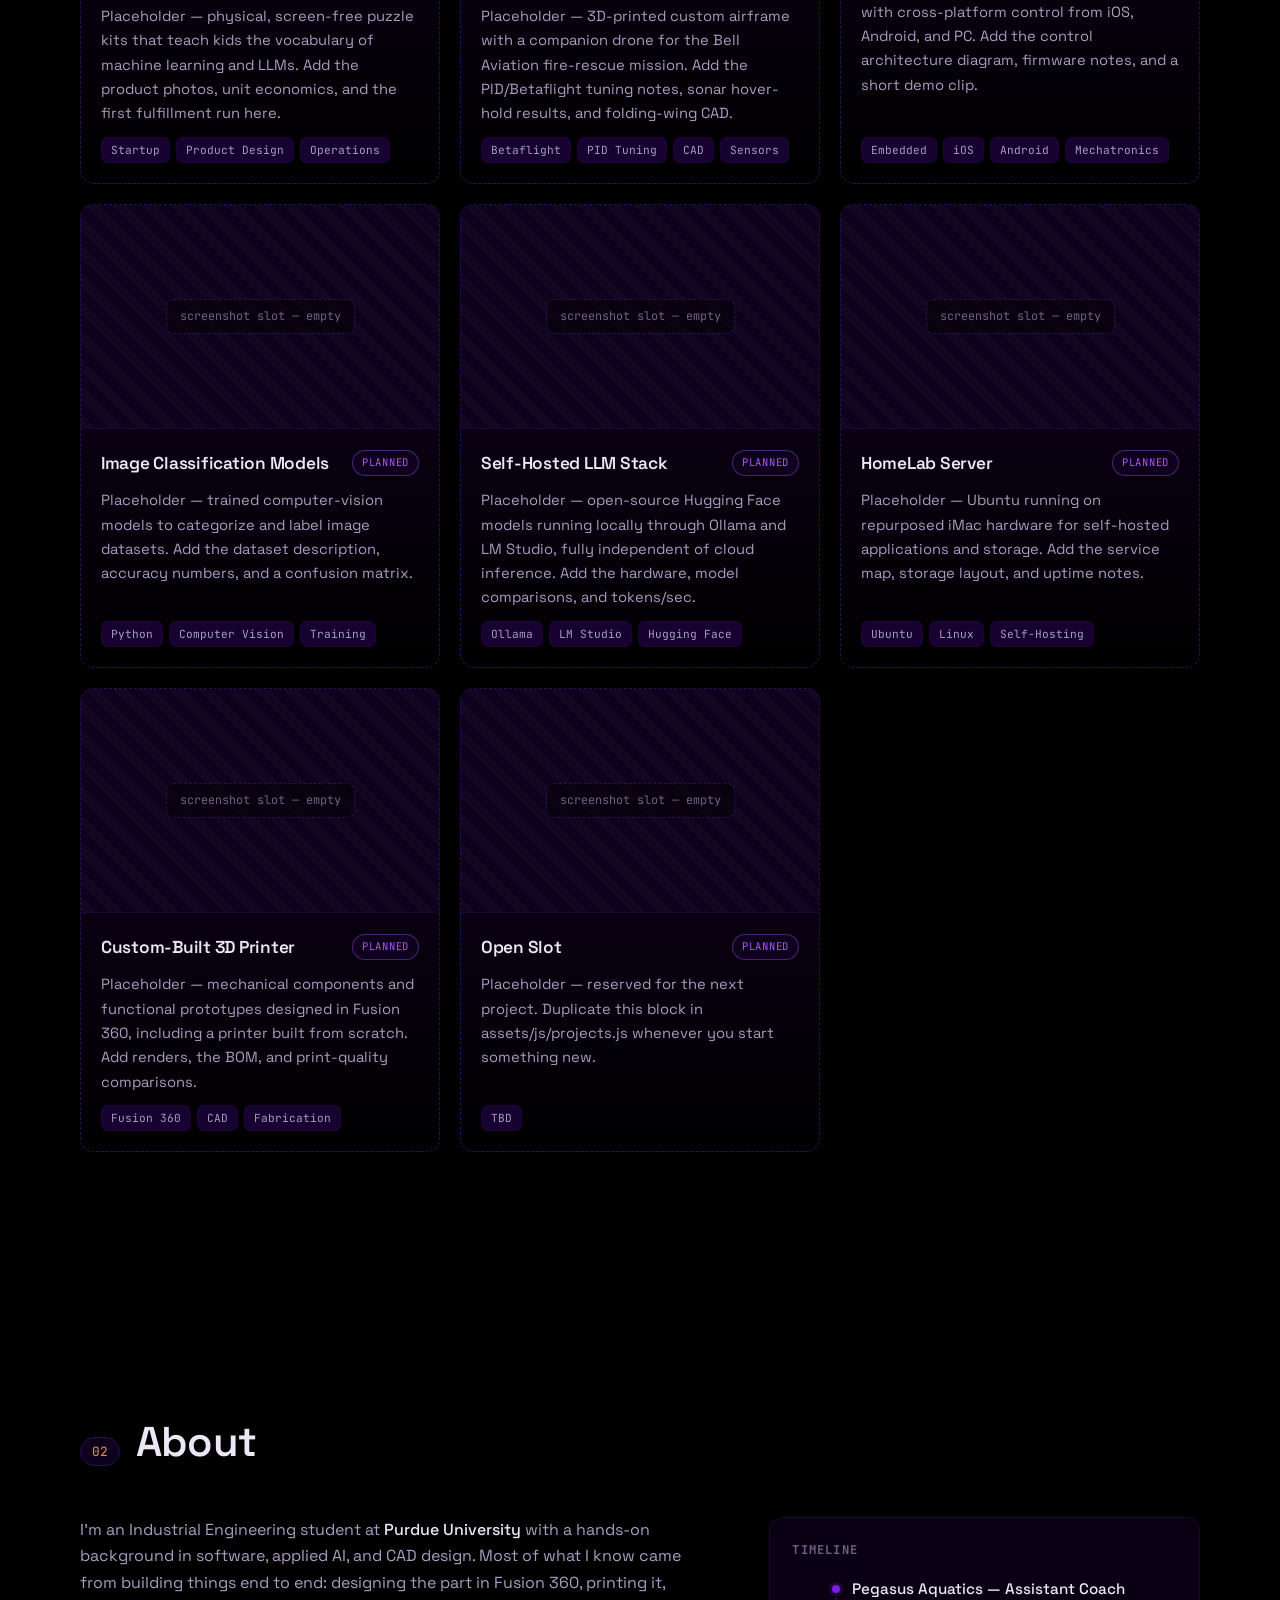
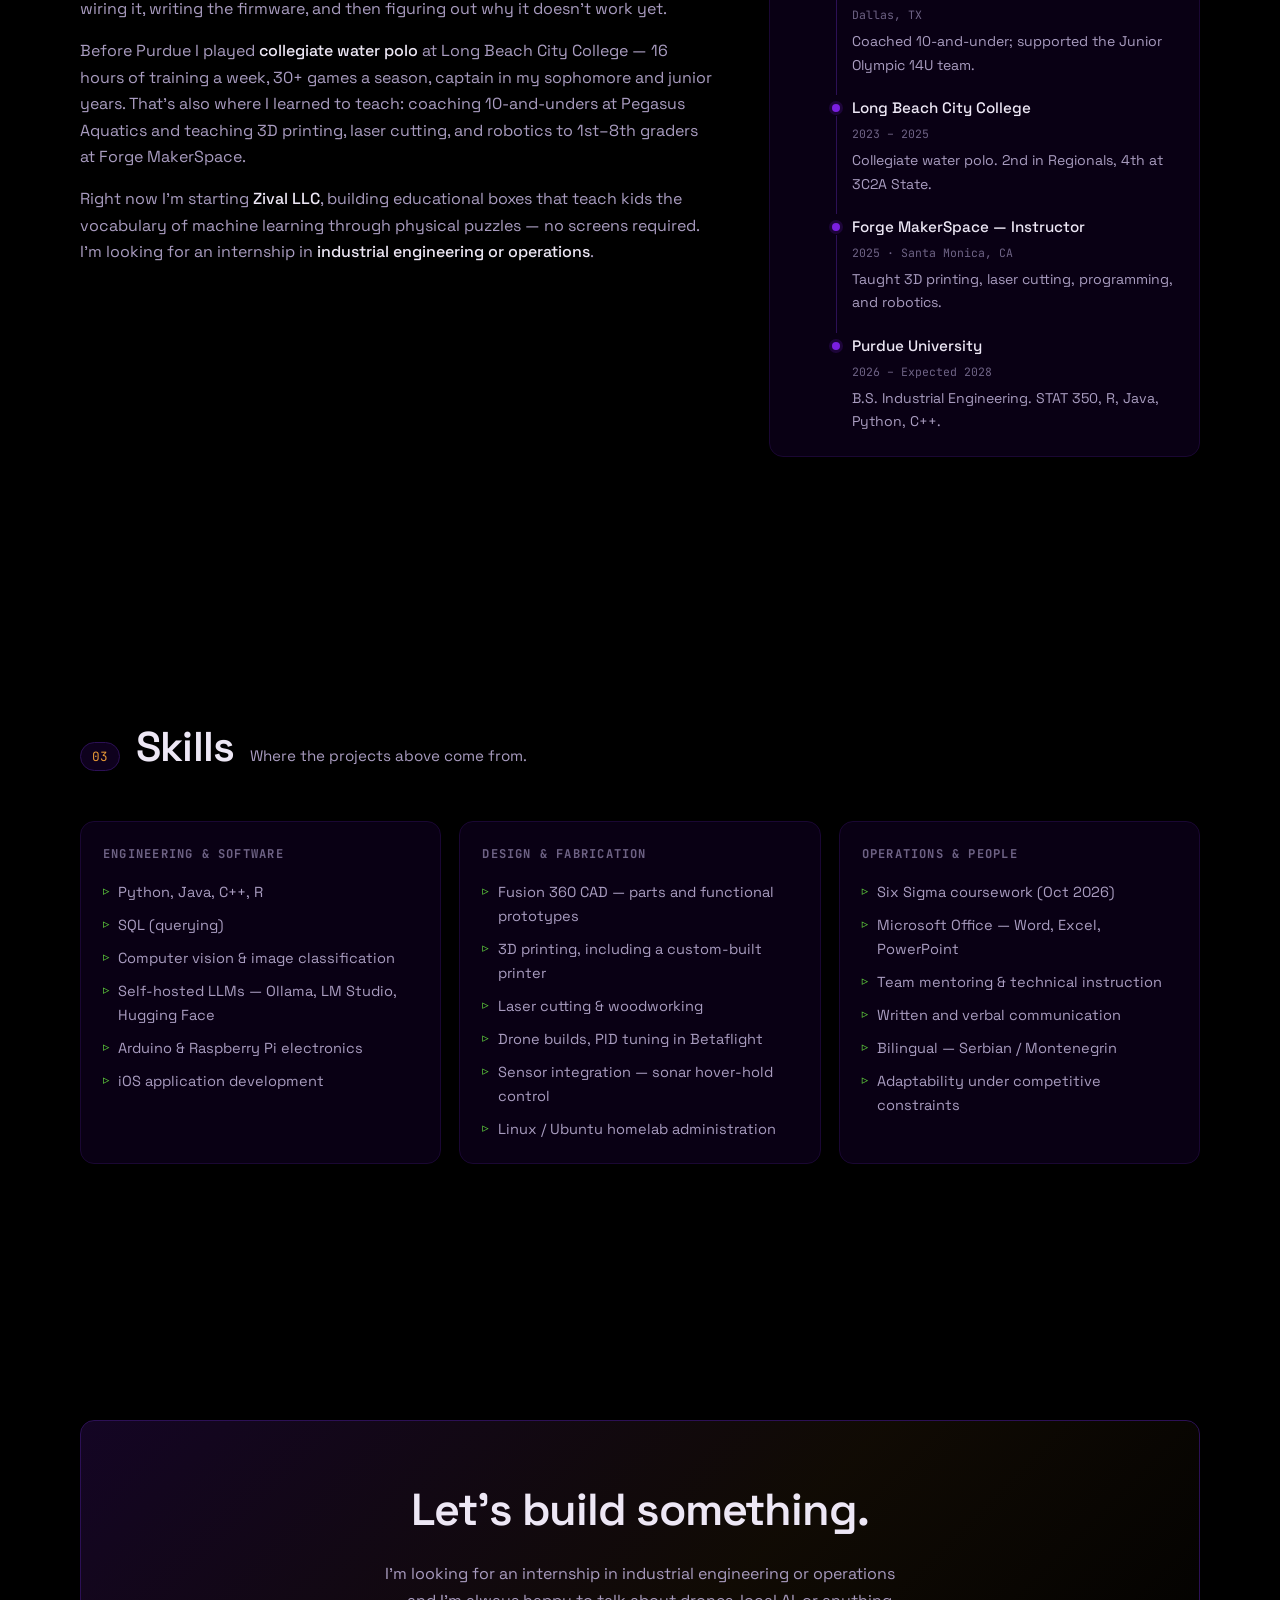
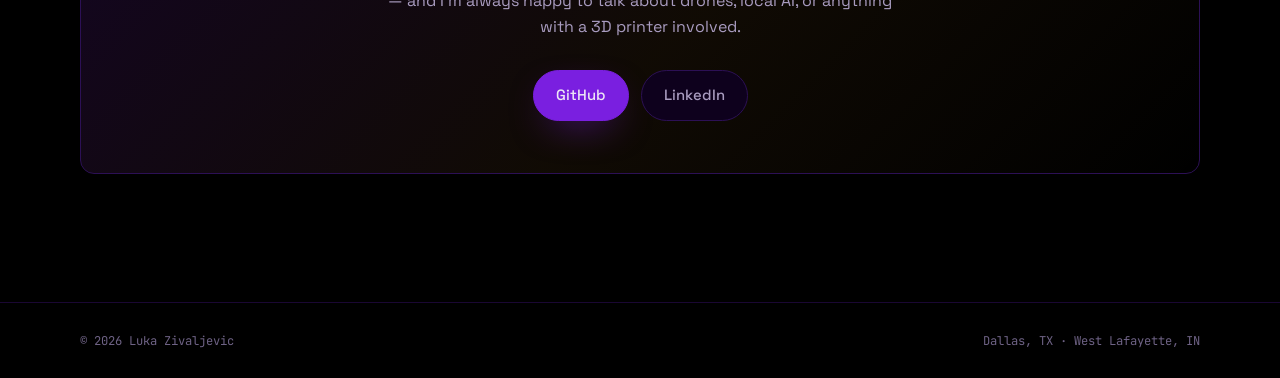
==== commit ae1a21be: "SEO: structured data, sitemap, OG image, pre-rendered projects" ====
--- a/index.html
+++ b/index.html
@@ -9,24 +9,67 @@
   <meta name="theme-color" content="#000000" />
   <meta name="author" content="Luka Zivaljevic" />
   <link rel="canonical" href="https://luka.zivaljevic.net/" />
+  <meta name="robots" content="index, follow, max-image-preview:large, max-snippet:-1" />
 
   <meta property="og:type" content="website" />
+  <meta property="og:site_name" content="Luka Zivaljevic" />
+  <meta property="og:locale" content="en_US" />
   <meta property="og:url" content="https://luka.zivaljevic.net/" />
   <meta property="og:title" content="Luka Zivaljevic — Industrial Engineering Portfolio" />
-  <meta property="og:description" content="Hardware, applied AI, and CAD projects from a Purdue IE student." />
+  <meta property="og:description" content="Hardware, applied AI, and CAD projects from an Industrial Engineering student at Purdue University." />
+  <meta property="og:image" content="https://luka.zivaljevic.net/assets/img/og-image.png" />
+  <meta property="og:image:width" content="1200" />
+  <meta property="og:image:height" content="630" />
+  <meta property="og:image:alt" content="Luka Zivaljevic — Industrial Engineering, Purdue University" />
+
   <meta name="twitter:card" content="summary_large_image" />
+  <meta name="twitter:title" content="Luka Zivaljevic — Industrial Engineering Portfolio" />
+  <meta name="twitter:description" content="Hardware, applied AI, and CAD projects from an Industrial Engineering student at Purdue University." />
+  <meta name="twitter:image" content="https://luka.zivaljevic.net/assets/img/og-image.png" />
 
   <script type="application/ld+json">
   {
     "@context": "https://schema.org",
-    "@type": "Person",
-    "name": "Luka Zivaljevic",
-    "url": "https://luka.zivaljevic.net/",
-    "jobTitle": "Industrial Engineering Student",
-    "description": "Industrial engineering student at Purdue University building hardware, applied AI, and CAD projects.",
-    "affiliation": { "@type": "CollegeOrUniversity", "name": "Purdue University" },
-    "knowsAbout": ["Industrial Engineering", "Systems Engineering", "Optimization",
-                   "Process Improvement", "Automation", "CAD", "Machine Learning"]
+    "@graph": [
+      {
+        "@type": "WebSite",
+        "@id": "https://luka.zivaljevic.net/#website",
+        "url": "https://luka.zivaljevic.net/",
+        "name": "Luka Zivaljevic — Industrial Engineering Portfolio",
+        "inLanguage": "en-US",
+        "publisher": { "@id": "https://luka.zivaljevic.net/#person" }
+      },
+      {
+        "@type": "ProfilePage",
+        "@id": "https://luka.zivaljevic.net/#profilepage",
+        "url": "https://luka.zivaljevic.net/",
+        "name": "Luka Zivaljevic — Industrial Engineering Portfolio",
+        "isPartOf": { "@id": "https://luka.zivaljevic.net/#website" },
+        "about": { "@id": "https://luka.zivaljevic.net/#person" },
+        "primaryImageOfPage": "https://luka.zivaljevic.net/assets/img/og-image.png"
+      },
+      {
+        "@type": "Person",
+        "@id": "https://luka.zivaljevic.net/#person",
+        "name": "Luka Zivaljevic",
+        "url": "https://luka.zivaljevic.net/",
+        "image": "https://luka.zivaljevic.net/assets/img/og-image.png",
+        "jobTitle": "Industrial Engineering Student",
+        "description": "Industrial Engineering student at Purdue University building drones, self-hosted AI, and CAD projects, and founder of Zival LLC.",
+        "alumniOf": [
+          { "@type": "CollegeOrUniversity", "name": "Purdue University" },
+          { "@type": "CollegeOrUniversity", "name": "Long Beach City College" }
+        ],
+        "affiliation": { "@type": "CollegeOrUniversity", "name": "Purdue University" },
+        "knowsLanguage": ["English", "Serbian"],
+        "knowsAbout": [
+          "Industrial Engineering", "Operations", "Process Improvement", "Six Sigma",
+          "CAD", "Fusion 360", "3D Printing", "Drones", "Machine Learning",
+          "Computer Vision", "Self-Hosted Language Models", "Python", "Java", "C++"
+        ],
+        "sameAs": ["https://github.com/luka-zivaljevic"]
+      }
+    ]
   }
   </script>
 
@@ -35,6 +78,10 @@
   <link rel="preconnect" href="https://fonts.gstatic.com" crossorigin />
   <link href="https://fonts.googleapis.com/css2?family=Space+Grotesk:wght@400;500;600;700&family=JetBrains+Mono:wght@400;500&display=swap" rel="stylesheet" />
   <link rel="stylesheet" href="assets/css/main.css" />
+
+  <!-- Set before first paint: CSS uses .js to decide whether to animate content in.
+       Without it every section renders visible, which is what crawlers get. -->
+  <script>document.documentElement.classList.add("js");</script>
 </head>
 <body>
 
@@ -115,25 +162,122 @@
     </section>
 
     <!-- ===================== PROJECTS ===================== -->
-    <section id="projects">
+    <section id="projects" aria-labelledby="projects-title">
       <div class="wrap">
         <div class="section-head reveal">
           <span class="idx">01</span>
-          <h2>Projects</h2>
+          <h2 id="projects-title">Projects</h2>
           <p>Slots are placeholders for now — each one fills in as the work ships. Add a project by editing one array in <code>assets/js/projects.js</code>.</p>
         </div>
 
         <div class="filters" id="project-filters" role="group" aria-label="Filter projects by tag"></div>
-        <div class="grid" id="project-grid"></div>
+        <div class="grid" id="project-grid"><!-- prerender:start -->
+      <article class="card reveal is-placeholder">
+        <div class="card-media"><span class="slot">screenshot slot — empty</span></div>
+        <div class="card-body">
+          <div class="card-top">
+            <h3>Zival LLC — ML Learning Boxes</h3>
+            <span class="status" data-status="building">building</span>
+          </div>
+          <p>Placeholder — physical, screen-free puzzle kits that teach kids the vocabulary of machine learning and LLMs. Add the product photos, unit economics, and the first fulfillment run here.</p>
+          <div class="tags"><span class="tag">Startup</span><span class="tag">Product Design</span><span class="tag">Operations</span></div>
+          
+        </div>
+      </article>
+      <article class="card reveal is-placeholder">
+        <div class="card-media"><span class="slot">screenshot slot — empty</span></div>
+        <div class="card-body">
+          <div class="card-top">
+            <h3>Autonomous Companion Drone</h3>
+            <span class="status" data-status="building">building</span>
+          </div>
+          <p>Placeholder — 3D-printed custom airframe with a companion drone for the Bell Aviation fire-rescue mission. Add the PID/Betaflight tuning notes, sonar hover-hold results, and folding-wing CAD.</p>
+          <div class="tags"><span class="tag">Betaflight</span><span class="tag">PID Tuning</span><span class="tag">CAD</span><span class="tag">Sensors</span></div>
+          
+        </div>
+      </article>
+      <article class="card reveal is-placeholder">
+        <div class="card-media"><span class="slot">screenshot slot — empty</span></div>
+        <div class="card-body">
+          <div class="card-top">
+            <h3>Smart Barista Machine</h3>
+            <span class="status" data-status="planned">planned</span>
+          </div>
+          <p>Placeholder — fully custom espresso rig with cross-platform control from iOS, Android, and PC. Add the control architecture diagram, firmware notes, and a short demo clip.</p>
+          <div class="tags"><span class="tag">Embedded</span><span class="tag">iOS</span><span class="tag">Android</span><span class="tag">Mechatronics</span></div>
+          
+        </div>
+      </article>
+      <article class="card reveal is-placeholder">
+        <div class="card-media"><span class="slot">screenshot slot — empty</span></div>
+        <div class="card-body">
+          <div class="card-top">
+            <h3>Image Classification Models</h3>
+            <span class="status" data-status="planned">planned</span>
+          </div>
+          <p>Placeholder — trained computer-vision models to categorize and label image datasets. Add the dataset description, accuracy numbers, and a confusion matrix.</p>
+          <div class="tags"><span class="tag">Python</span><span class="tag">Computer Vision</span><span class="tag">Training</span></div>
+          
+        </div>
+      </article>
+      <article class="card reveal is-placeholder">
+        <div class="card-media"><span class="slot">screenshot slot — empty</span></div>
+        <div class="card-body">
+          <div class="card-top">
+            <h3>Self-Hosted LLM Stack</h3>
+            <span class="status" data-status="planned">planned</span>
+          </div>
+          <p>Placeholder — open-source Hugging Face models running locally through Ollama and LM Studio, fully independent of cloud inference. Add the hardware, model comparisons, and tokens/sec.</p>
+          <div class="tags"><span class="tag">Ollama</span><span class="tag">LM Studio</span><span class="tag">Hugging Face</span></div>
+          
+        </div>
+      </article>
+      <article class="card reveal is-placeholder">
+        <div class="card-media"><span class="slot">screenshot slot — empty</span></div>
+        <div class="card-body">
+          <div class="card-top">
+            <h3>HomeLab Server</h3>
+            <span class="status" data-status="planned">planned</span>
+          </div>
+          <p>Placeholder — Ubuntu running on repurposed iMac hardware for self-hosted applications and storage. Add the service map, storage layout, and uptime notes.</p>
+          <div class="tags"><span class="tag">Ubuntu</span><span class="tag">Linux</span><span class="tag">Self-Hosting</span></div>
+          
+        </div>
+      </article>
+      <article class="card reveal is-placeholder">
+        <div class="card-media"><span class="slot">screenshot slot — empty</span></div>
+        <div class="card-body">
+          <div class="card-top">
+            <h3>Custom-Built 3D Printer</h3>
+            <span class="status" data-status="planned">planned</span>
+          </div>
+          <p>Placeholder — mechanical components and functional prototypes designed in Fusion 360, including a printer built from scratch. Add renders, the BOM, and print-quality comparisons.</p>
+          <div class="tags"><span class="tag">Fusion 360</span><span class="tag">CAD</span><span class="tag">Fabrication</span></div>
+          
+        </div>
+      </article>
+      <article class="card reveal is-placeholder">
+        <div class="card-media"><span class="slot">screenshot slot — empty</span></div>
+        <div class="card-body">
+          <div class="card-top">
+            <h3>Open Slot</h3>
+            <span class="status" data-status="planned">planned</span>
+          </div>
+          <p>Placeholder — reserved for the next project. Duplicate this block in assets/js/projects.js whenever you start something new.</p>
+          <div class="tags"><span class="tag">TBD</span></div>
+          
+        </div>
+      </article>
+      <!-- prerender:end --></div>
       </div>
     </section>
 
     <!-- ===================== ABOUT ===================== -->
-    <section id="about">
+    <section id="about" aria-labelledby="about-title">
       <div class="wrap">
         <div class="section-head reveal">
           <span class="idx">02</span>
-          <h2>About</h2>
+          <h2 id="about-title">About</h2>
         </div>
 
         <div class="about-grid">
@@ -163,24 +307,24 @@
             <h3>Timeline</h3>
             <ul class="timeline">
               <li>
-                <b>Purdue University</b>
-                <span>2026 – Expected 2028</span>
-                <p>B.S. Industrial Engineering. STAT 350, R, Java, Python, C++.</p>
-              </li>
-              <li>
-                <b>Long Beach City College</b>
-                <span>2025 – 2026</span>
-                <p>Collegiate water polo. 2nd in Regionals, 4th at 3C2A State.</p>
-              </li>
-              <li>
                 <b>Pegasus Aquatics — Assistant Coach</b>
                 <span>Dallas, TX</span>
                 <p>Coached 10-and-under; supported the Junior Olympic 14U team.</p>
               </li>
               <li>
+                <b>Long Beach City College</b>
+                <span>2023 – 2025</span>
+                <p>Collegiate water polo. 2nd in Regionals, 4th at 3C2A State.</p>
+              </li>
+              <li>
                 <b>Forge MakerSpace — Instructor</b>
-                <span>Santa Monica, CA</span>
+                <span>2025 · Santa Monica, CA</span>
                 <p>Taught 3D printing, laser cutting, programming, and robotics.</p>
+              </li>
+              <li>
+                <b>Purdue University</b>
+                <span>2026 – Expected 2028</span>
+                <p>B.S. Industrial Engineering. STAT 350, R, Java, Python, C++.</p>
               </li>
             </ul>
           </aside>
@@ -189,11 +333,11 @@
     </section>
 
     <!-- ===================== SKILLS ===================== -->
-    <section id="skills">
+    <section id="skills" aria-labelledby="skills-title">
       <div class="wrap">
         <div class="section-head reveal">
           <span class="idx">03</span>
-          <h2>Skills</h2>
+          <h2 id="skills-title">Skills</h2>
           <p>Where the projects above come from.</p>
         </div>
 
@@ -238,10 +382,10 @@
     </section>
 
     <!-- ===================== CONTACT ===================== -->
-    <section id="contact">
+    <section id="contact" aria-labelledby="contact-title">
       <div class="wrap">
         <div class="contact-card reveal">
-          <h2>Let's build something.</h2>
+          <h2 id="contact-title">Let’s build something.</h2>
           <p>
             I'm looking for an internship in industrial engineering or operations — and I'm always
             happy to talk about drones, local AI, or anything with a 3D printer involved.
@@ -265,8 +409,8 @@
     </div>
   </footer>
 
-  <script src="assets/js/background.js"></script>
-  <script src="assets/js/projects.js"></script>
-  <script src="assets/js/main.js"></script>
+  <script defer src="assets/js/background.js"></script>
+  <script defer src="assets/js/projects.js"></script>
+  <script defer src="assets/js/main.js"></script>
 </body>
 </html>
--- a/assets/css/main.css
+++ b/assets/css/main.css
@@ -232,9 +232,13 @@
 footer { border-top: 1px solid var(--line-soft); padding-block: 28px; }
 .foot { display: flex; justify-content: space-between; gap: 14px; flex-wrap: wrap; font-family: var(--font-mono); font-size: .76rem; color: var(--text-faint); }
 
-/* ---------- Reveal on scroll ---------- */
-.reveal { opacity: 0; transform: translateY(18px); transition: opacity .7s var(--ease), transform .7s var(--ease); }
-.reveal.in { opacity: 1; transform: none; }
+/* ---------- Reveal on scroll ----------
+   Scoped to .js on purpose: without JavaScript every .reveal element stays
+   fully visible, so the pre-rendered project cards are never hidden from a
+   crawler or a no-JS visitor. The <html class="js"> flag is set inline in the
+   document head before any paint. */
+.js .reveal { opacity: 0; transform: translateY(18px); transition: opacity .7s var(--ease), transform .7s var(--ease); }
+.js .reveal.in { opacity: 1; transform: none; }
 
 /* ---------- Responsive ---------- */
 @media (max-width: 900px) {
@@ -252,5 +256,5 @@
 @media (prefers-reduced-motion: reduce) {
   *, *::before, *::after { animation-duration: .001ms !important; transition-duration: .001ms !important; }
   html { scroll-behavior: auto; }
-  .reveal { opacity: 1; transform: none; }
-}
+  .js .reveal { opacity: 1; transform: none; }
+}
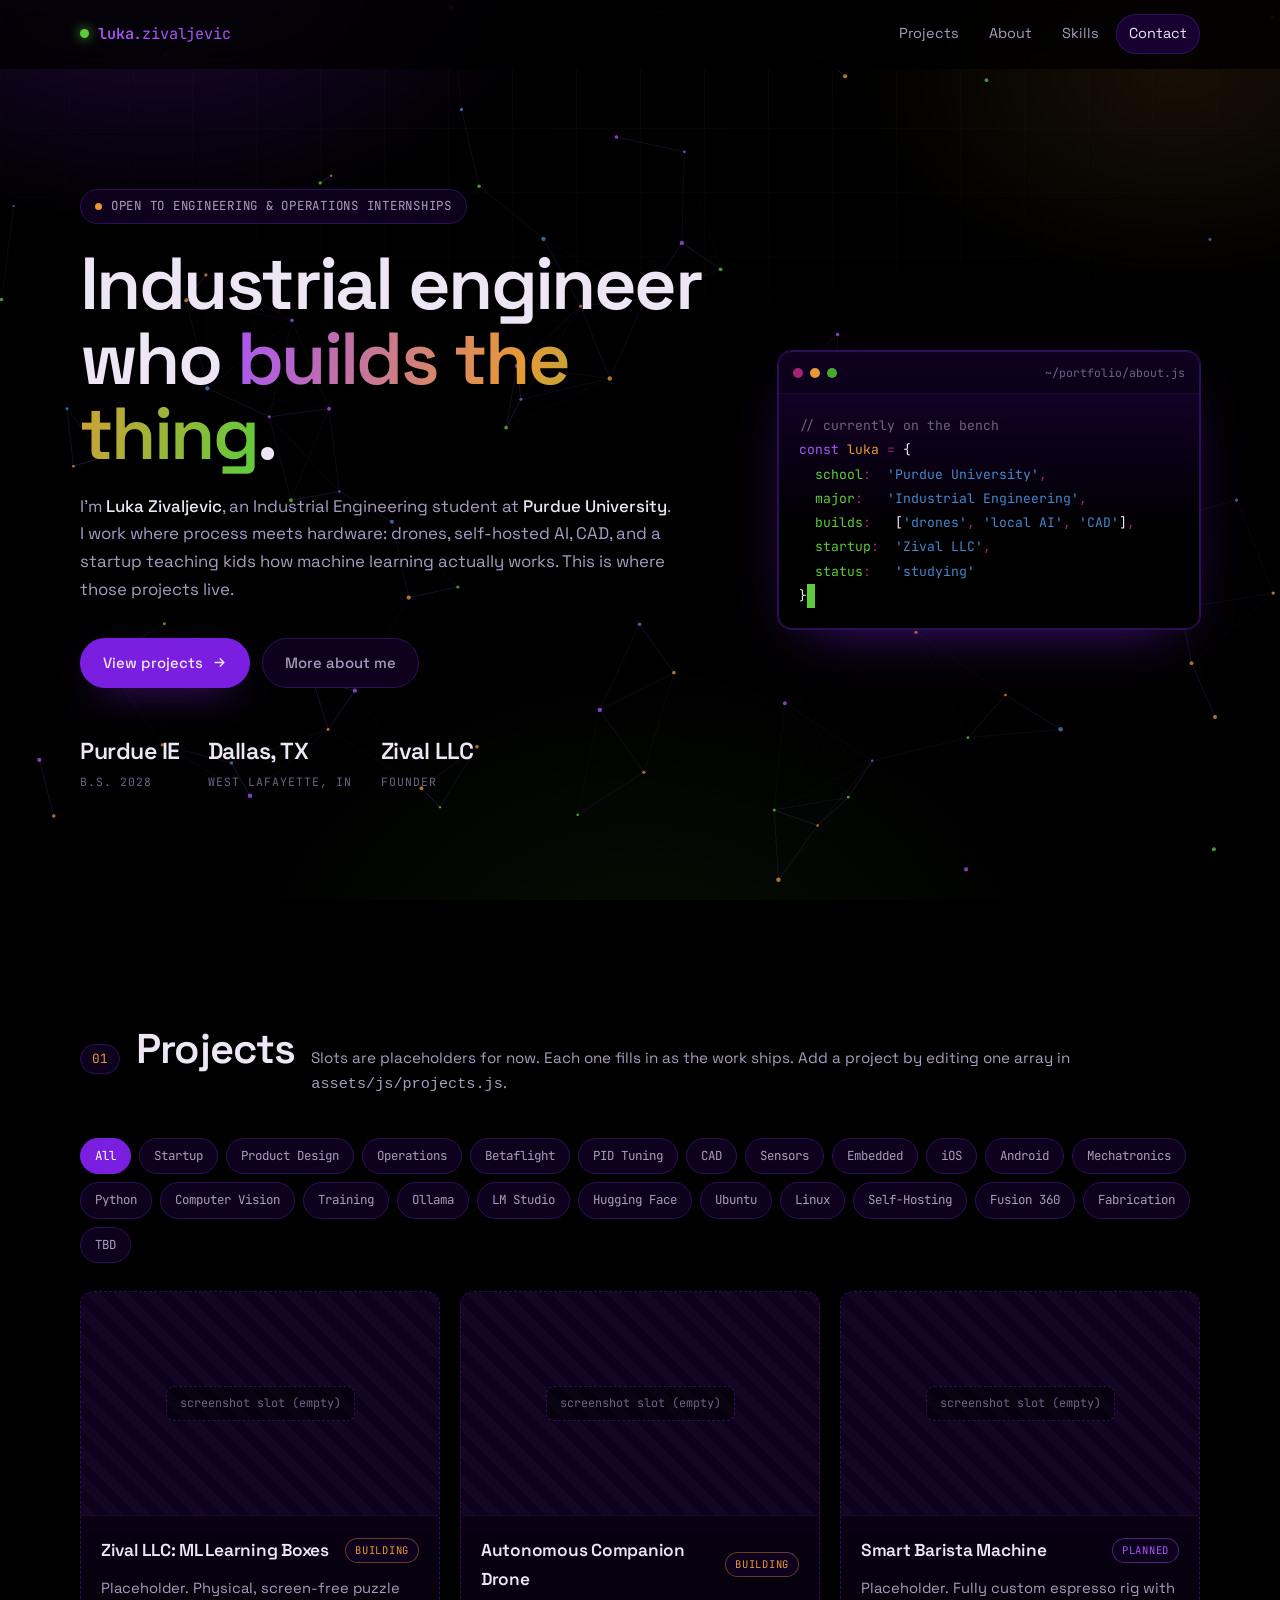
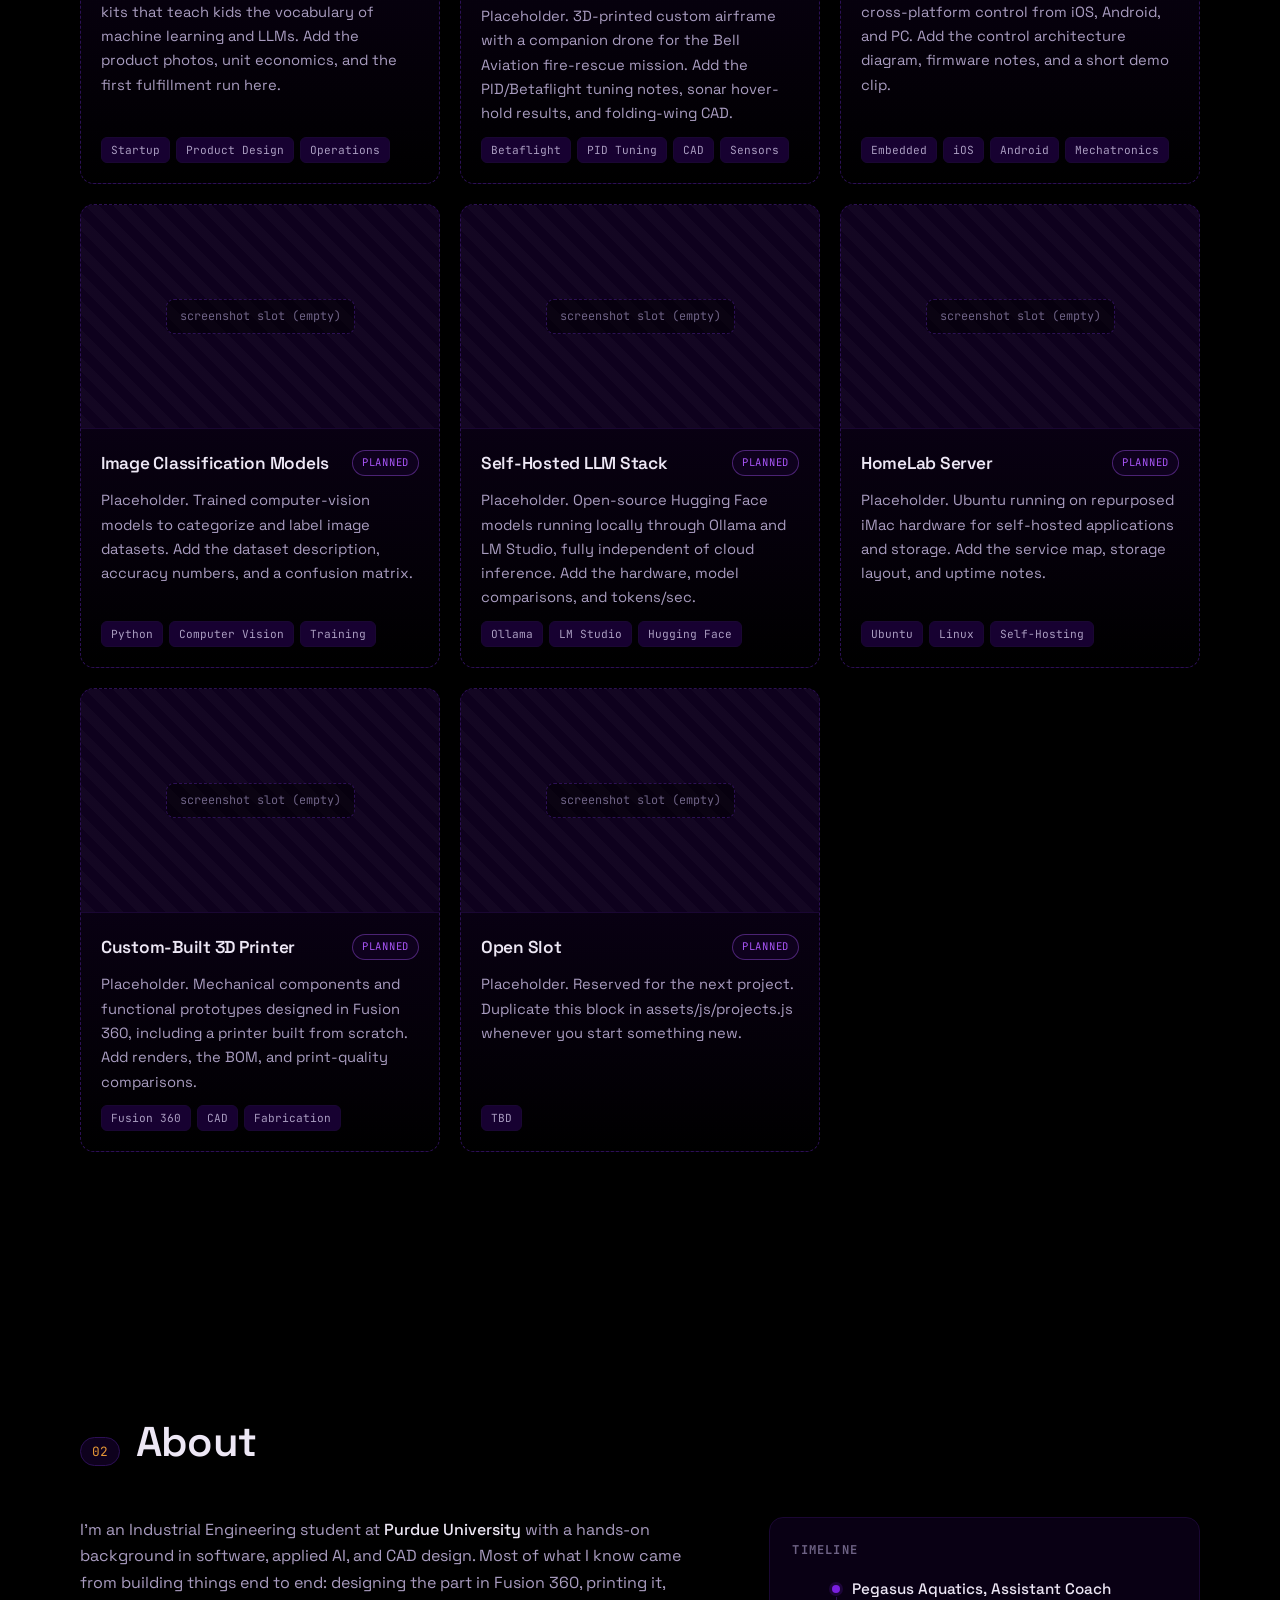
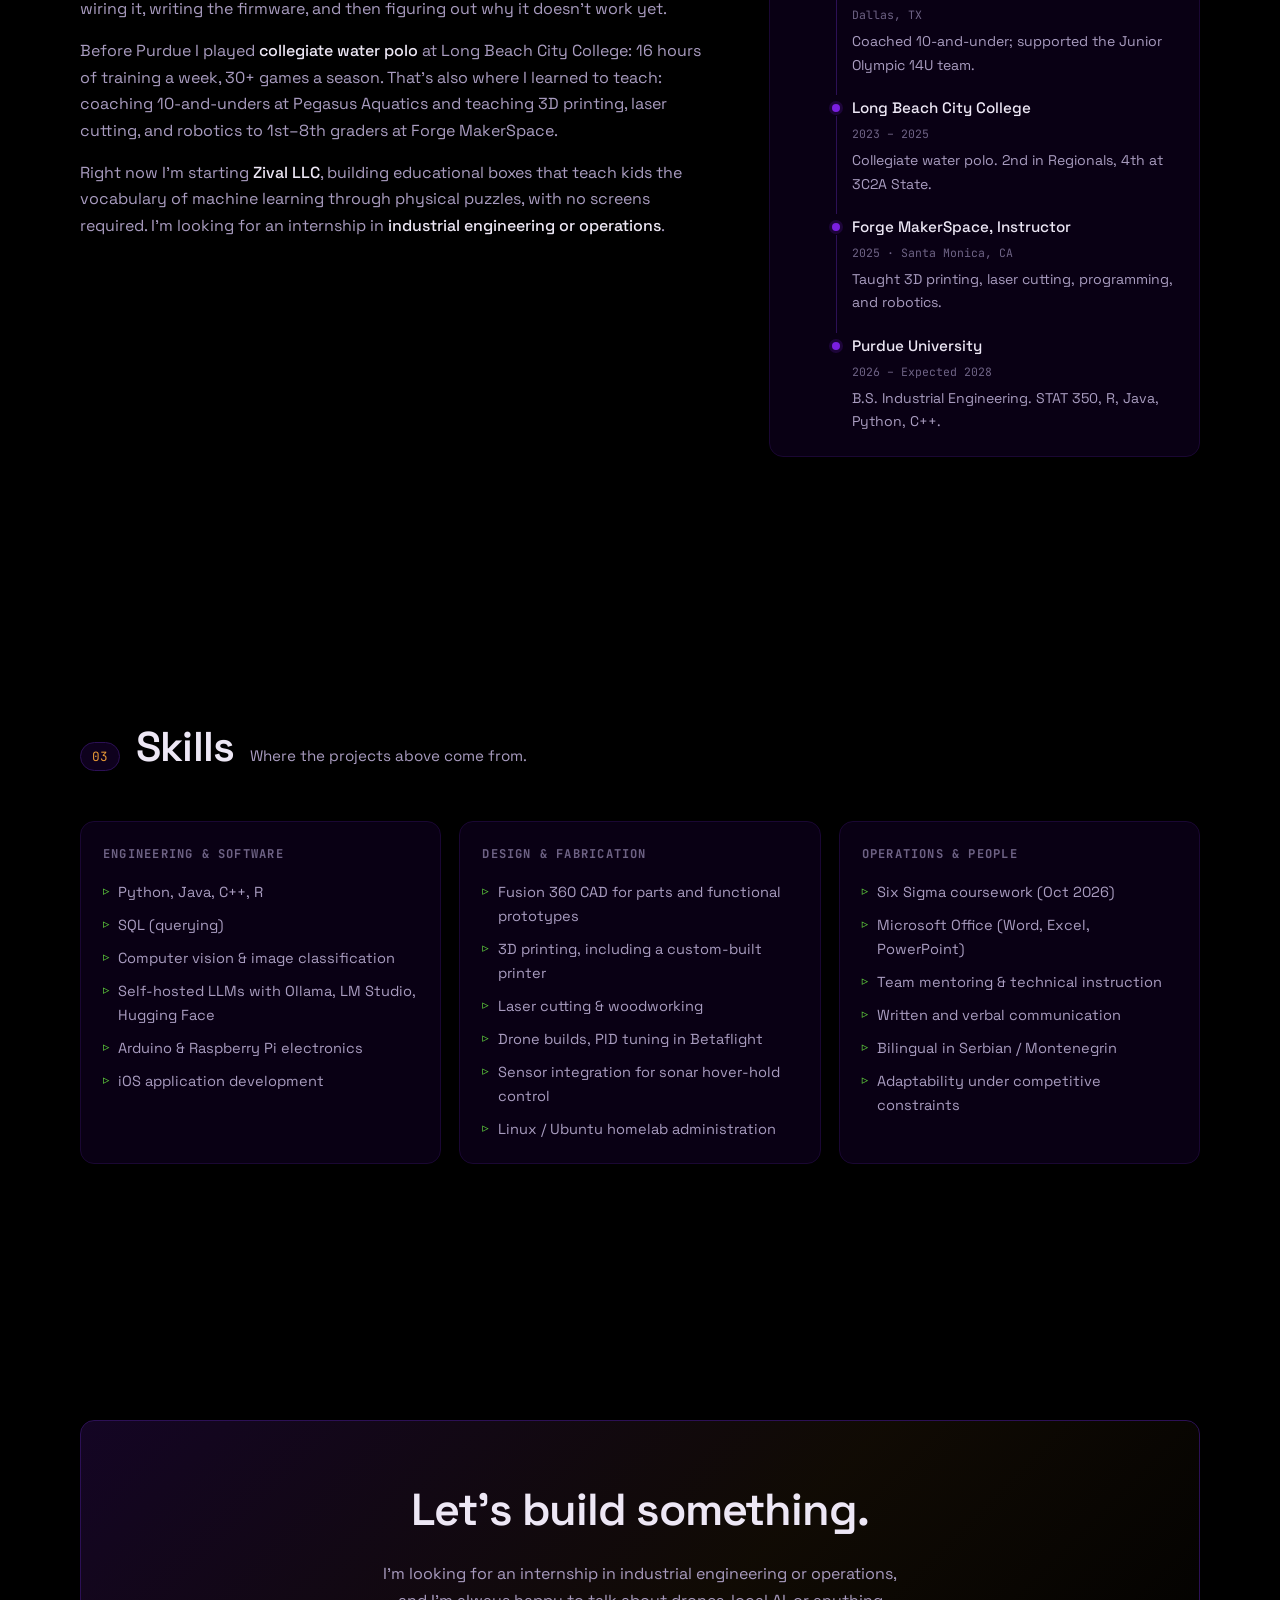
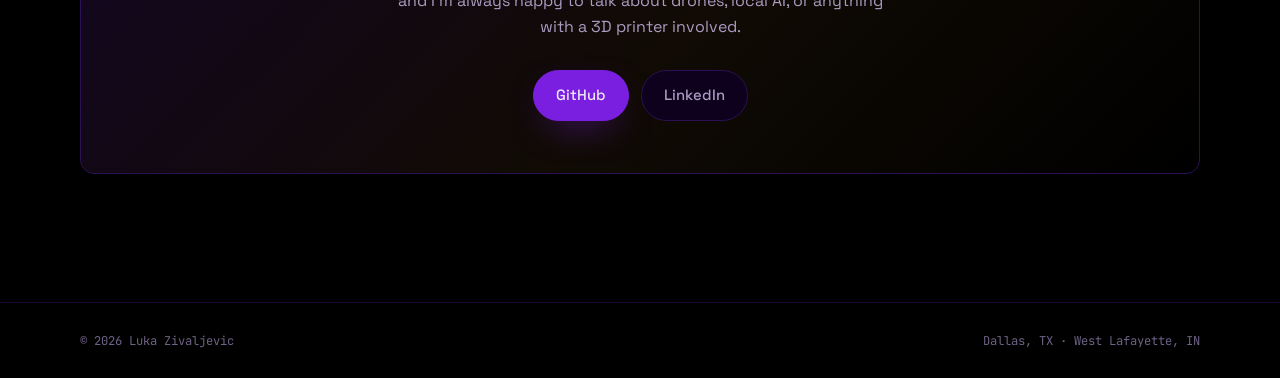
==== commit f9e3280b: "Change hero status to studying" ====
--- a/index.html
+++ b/index.html
@@ -3,8 +3,8 @@
 <head>
   <meta charset="utf-8" />
   <meta name="viewport" content="width=device-width, initial-scale=1" />
-  <title>Luka Zivaljevic — Industrial Engineering Portfolio</title>
-  <meta name="description" content="Portfolio of Luka Zivaljevic — Industrial Engineering student at Purdue University building hardware, applied AI, and CAD projects." />
+  <title>Luka Zivaljevic | Industrial Engineering Portfolio</title>
+  <meta name="description" content="Portfolio of Luka Zivaljevic, an Industrial Engineering student at Purdue University building hardware, applied AI, and CAD projects." />
   <meta name="color-scheme" content="dark" />
   <meta name="theme-color" content="#000000" />
   <meta name="author" content="Luka Zivaljevic" />
@@ -15,15 +15,15 @@
   <meta property="og:site_name" content="Luka Zivaljevic" />
   <meta property="og:locale" content="en_US" />
   <meta property="og:url" content="https://luka.zivaljevic.net/" />
-  <meta property="og:title" content="Luka Zivaljevic — Industrial Engineering Portfolio" />
+  <meta property="og:title" content="Luka Zivaljevic | Industrial Engineering Portfolio" />
   <meta property="og:description" content="Hardware, applied AI, and CAD projects from an Industrial Engineering student at Purdue University." />
   <meta property="og:image" content="https://luka.zivaljevic.net/assets/img/og-image.png" />
   <meta property="og:image:width" content="1200" />
   <meta property="og:image:height" content="630" />
-  <meta property="og:image:alt" content="Luka Zivaljevic — Industrial Engineering, Purdue University" />
+  <meta property="og:image:alt" content="Luka Zivaljevic, Industrial Engineering at Purdue University" />
 
   <meta name="twitter:card" content="summary_large_image" />
-  <meta name="twitter:title" content="Luka Zivaljevic — Industrial Engineering Portfolio" />
+  <meta name="twitter:title" content="Luka Zivaljevic | Industrial Engineering Portfolio" />
   <meta name="twitter:description" content="Hardware, applied AI, and CAD projects from an Industrial Engineering student at Purdue University." />
   <meta name="twitter:image" content="https://luka.zivaljevic.net/assets/img/og-image.png" />
 
@@ -35,7 +35,7 @@
         "@type": "WebSite",
         "@id": "https://luka.zivaljevic.net/#website",
         "url": "https://luka.zivaljevic.net/",
-        "name": "Luka Zivaljevic — Industrial Engineering Portfolio",
+        "name": "Luka Zivaljevic | Industrial Engineering Portfolio",
         "inLanguage": "en-US",
         "publisher": { "@id": "https://luka.zivaljevic.net/#person" }
       },
@@ -43,7 +43,7 @@
         "@type": "ProfilePage",
         "@id": "https://luka.zivaljevic.net/#profilepage",
         "url": "https://luka.zivaljevic.net/",
-        "name": "Luka Zivaljevic — Industrial Engineering Portfolio",
+        "name": "Luka Zivaljevic | Industrial Engineering Portfolio",
         "isPartOf": { "@id": "https://luka.zivaljevic.net/#website" },
         "about": { "@id": "https://luka.zivaljevic.net/#person" },
         "primaryImageOfPage": "https://luka.zivaljevic.net/assets/img/og-image.png"
@@ -123,7 +123,7 @@
 
           <p class="lede">
             I'm <strong>Luka Zivaljevic</strong>, an Industrial Engineering student at
-            <strong>Purdue University</strong>. I work where process meets hardware — drones,
+            <strong>Purdue University</strong>. I work where process meets hardware: drones,
             self-hosted AI, CAD, and a startup teaching kids how machine learning actually works.
             This is where those projects live.
           </p>
@@ -137,7 +137,7 @@
           </div>
 
           <div class="hero-stats">
-            <div><b>Purdue IE</b><span>B.S. — 2028</span></div>
+            <div><b>Purdue IE</b><span>B.S. 2028</span></div>
             <div><b>Dallas, TX</b><span>West Lafayette, IN</span></div>
             <div><b>Zival LLC</b><span>Founder</span></div>
           </div>
@@ -155,7 +155,7 @@
   <span class="ta">major</span><span class="tp">:</span>   <span class="ts">'Industrial Engineering'</span><span class="tp">,</span>
   <span class="ta">builds</span><span class="tp">:</span>   [<span class="ts">'drones'</span><span class="tp">,</span> <span class="ts">'local AI'</span><span class="tp">,</span> <span class="ts">'CAD'</span>]<span class="tp">,</span>
   <span class="ta">startup</span><span class="tp">:</span>  <span class="ts">'Zival LLC'</span><span class="tp">,</span>
-  <span class="ta">status</span><span class="tp">:</span>   <span class="ts">'shipping'</span>
+  <span class="ta">status</span><span class="tp">:</span>   <span class="ts">'studying'</span>
 }<span class="caret">&nbsp;</span></pre>
         </div>
       </div>
@@ -167,103 +167,103 @@
         <div class="section-head reveal">
           <span class="idx">01</span>
           <h2 id="projects-title">Projects</h2>
-          <p>Slots are placeholders for now — each one fills in as the work ships. Add a project by editing one array in <code>assets/js/projects.js</code>.</p>
+          <p>Slots are placeholders for now. Each one fills in as the work ships. Add a project by editing one array in <code>assets/js/projects.js</code>.</p>
         </div>
 
         <div class="filters" id="project-filters" role="group" aria-label="Filter projects by tag"></div>
         <div class="grid" id="project-grid"><!-- prerender:start -->
       <article class="card reveal is-placeholder">
-        <div class="card-media"><span class="slot">screenshot slot — empty</span></div>
-        <div class="card-body">
-          <div class="card-top">
-            <h3>Zival LLC — ML Learning Boxes</h3>
+        <div class="card-media"><span class="slot">screenshot slot (empty)</span></div>
+        <div class="card-body">
+          <div class="card-top">
+            <h3>Zival LLC: ML Learning Boxes</h3>
             <span class="status" data-status="building">building</span>
           </div>
-          <p>Placeholder — physical, screen-free puzzle kits that teach kids the vocabulary of machine learning and LLMs. Add the product photos, unit economics, and the first fulfillment run here.</p>
+          <p>Placeholder. Physical, screen-free puzzle kits that teach kids the vocabulary of machine learning and LLMs. Add the product photos, unit economics, and the first fulfillment run here.</p>
           <div class="tags"><span class="tag">Startup</span><span class="tag">Product Design</span><span class="tag">Operations</span></div>
           
         </div>
       </article>
       <article class="card reveal is-placeholder">
-        <div class="card-media"><span class="slot">screenshot slot — empty</span></div>
+        <div class="card-media"><span class="slot">screenshot slot (empty)</span></div>
         <div class="card-body">
           <div class="card-top">
             <h3>Autonomous Companion Drone</h3>
             <span class="status" data-status="building">building</span>
           </div>
-          <p>Placeholder — 3D-printed custom airframe with a companion drone for the Bell Aviation fire-rescue mission. Add the PID/Betaflight tuning notes, sonar hover-hold results, and folding-wing CAD.</p>
+          <p>Placeholder. 3D-printed custom airframe with a companion drone for the Bell Aviation fire-rescue mission. Add the PID/Betaflight tuning notes, sonar hover-hold results, and folding-wing CAD.</p>
           <div class="tags"><span class="tag">Betaflight</span><span class="tag">PID Tuning</span><span class="tag">CAD</span><span class="tag">Sensors</span></div>
           
         </div>
       </article>
       <article class="card reveal is-placeholder">
-        <div class="card-media"><span class="slot">screenshot slot — empty</span></div>
+        <div class="card-media"><span class="slot">screenshot slot (empty)</span></div>
         <div class="card-body">
           <div class="card-top">
             <h3>Smart Barista Machine</h3>
             <span class="status" data-status="planned">planned</span>
           </div>
-          <p>Placeholder — fully custom espresso rig with cross-platform control from iOS, Android, and PC. Add the control architecture diagram, firmware notes, and a short demo clip.</p>
+          <p>Placeholder. Fully custom espresso rig with cross-platform control from iOS, Android, and PC. Add the control architecture diagram, firmware notes, and a short demo clip.</p>
           <div class="tags"><span class="tag">Embedded</span><span class="tag">iOS</span><span class="tag">Android</span><span class="tag">Mechatronics</span></div>
           
         </div>
       </article>
       <article class="card reveal is-placeholder">
-        <div class="card-media"><span class="slot">screenshot slot — empty</span></div>
+        <div class="card-media"><span class="slot">screenshot slot (empty)</span></div>
         <div class="card-body">
           <div class="card-top">
             <h3>Image Classification Models</h3>
             <span class="status" data-status="planned">planned</span>
           </div>
-          <p>Placeholder — trained computer-vision models to categorize and label image datasets. Add the dataset description, accuracy numbers, and a confusion matrix.</p>
+          <p>Placeholder. Trained computer-vision models to categorize and label image datasets. Add the dataset description, accuracy numbers, and a confusion matrix.</p>
           <div class="tags"><span class="tag">Python</span><span class="tag">Computer Vision</span><span class="tag">Training</span></div>
           
         </div>
       </article>
       <article class="card reveal is-placeholder">
-        <div class="card-media"><span class="slot">screenshot slot — empty</span></div>
+        <div class="card-media"><span class="slot">screenshot slot (empty)</span></div>
         <div class="card-body">
           <div class="card-top">
             <h3>Self-Hosted LLM Stack</h3>
             <span class="status" data-status="planned">planned</span>
           </div>
-          <p>Placeholder — open-source Hugging Face models running locally through Ollama and LM Studio, fully independent of cloud inference. Add the hardware, model comparisons, and tokens/sec.</p>
+          <p>Placeholder. Open-source Hugging Face models running locally through Ollama and LM Studio, fully independent of cloud inference. Add the hardware, model comparisons, and tokens/sec.</p>
           <div class="tags"><span class="tag">Ollama</span><span class="tag">LM Studio</span><span class="tag">Hugging Face</span></div>
           
         </div>
       </article>
       <article class="card reveal is-placeholder">
-        <div class="card-media"><span class="slot">screenshot slot — empty</span></div>
+        <div class="card-media"><span class="slot">screenshot slot (empty)</span></div>
         <div class="card-body">
           <div class="card-top">
             <h3>HomeLab Server</h3>
             <span class="status" data-status="planned">planned</span>
           </div>
-          <p>Placeholder — Ubuntu running on repurposed iMac hardware for self-hosted applications and storage. Add the service map, storage layout, and uptime notes.</p>
+          <p>Placeholder. Ubuntu running on repurposed iMac hardware for self-hosted applications and storage. Add the service map, storage layout, and uptime notes.</p>
           <div class="tags"><span class="tag">Ubuntu</span><span class="tag">Linux</span><span class="tag">Self-Hosting</span></div>
           
         </div>
       </article>
       <article class="card reveal is-placeholder">
-        <div class="card-media"><span class="slot">screenshot slot — empty</span></div>
+        <div class="card-media"><span class="slot">screenshot slot (empty)</span></div>
         <div class="card-body">
           <div class="card-top">
             <h3>Custom-Built 3D Printer</h3>
             <span class="status" data-status="planned">planned</span>
           </div>
-          <p>Placeholder — mechanical components and functional prototypes designed in Fusion 360, including a printer built from scratch. Add renders, the BOM, and print-quality comparisons.</p>
+          <p>Placeholder. Mechanical components and functional prototypes designed in Fusion 360, including a printer built from scratch. Add renders, the BOM, and print-quality comparisons.</p>
           <div class="tags"><span class="tag">Fusion 360</span><span class="tag">CAD</span><span class="tag">Fabrication</span></div>
           
         </div>
       </article>
       <article class="card reveal is-placeholder">
-        <div class="card-media"><span class="slot">screenshot slot — empty</span></div>
+        <div class="card-media"><span class="slot">screenshot slot (empty)</span></div>
         <div class="card-body">
           <div class="card-top">
             <h3>Open Slot</h3>
             <span class="status" data-status="planned">planned</span>
           </div>
-          <p>Placeholder — reserved for the next project. Duplicate this block in assets/js/projects.js whenever you start something new.</p>
+          <p>Placeholder. Reserved for the next project. Duplicate this block in assets/js/projects.js whenever you start something new.</p>
           <div class="tags"><span class="tag">TBD</span></div>
           
         </div>
@@ -290,15 +290,14 @@
             </p>
             <p>
               Before Purdue I played <strong>collegiate water polo</strong> at Long Beach City
-              College — 16 hours of training a week, 30+ games a season, captain in my sophomore
-              and junior years. That's also where I learned to teach: coaching 10-and-unders at
-              Pegasus Aquatics and teaching 3D printing, laser cutting, and robotics to 1st–8th
-              graders at Forge MakerSpace.
+              College: 16 hours of training a week, 30+ games a season. That's also where I
+              learned to teach: coaching 10-and-unders at Pegasus Aquatics and teaching 3D
+              printing, laser cutting, and robotics to 1st–8th graders at Forge MakerSpace.
             </p>
             <p>
               Right now I'm starting <strong>Zival LLC</strong>, building educational boxes that
-              teach kids the vocabulary of machine learning through physical puzzles — no screens
-              required. I'm looking for an internship in <strong>industrial engineering or
+              teach kids the vocabulary of machine learning through physical puzzles, with no
+              screens required. I'm looking for an internship in <strong>industrial engineering or
               operations</strong>.
             </p>
           </div>
@@ -307,7 +306,7 @@
             <h3>Timeline</h3>
             <ul class="timeline">
               <li>
-                <b>Pegasus Aquatics — Assistant Coach</b>
+                <b>Pegasus Aquatics, Assistant Coach</b>
                 <span>Dallas, TX</span>
                 <p>Coached 10-and-under; supported the Junior Olympic 14U team.</p>
               </li>
@@ -317,7 +316,7 @@
                 <p>Collegiate water polo. 2nd in Regionals, 4th at 3C2A State.</p>
               </li>
               <li>
-                <b>Forge MakerSpace — Instructor</b>
+                <b>Forge MakerSpace, Instructor</b>
                 <span>2025 · Santa Monica, CA</span>
                 <p>Taught 3D printing, laser cutting, programming, and robotics.</p>
               </li>
@@ -348,7 +347,7 @@
               <li>Python, Java, C++, R</li>
               <li>SQL (querying)</li>
               <li>Computer vision &amp; image classification</li>
-              <li>Self-hosted LLMs — Ollama, LM Studio, Hugging Face</li>
+              <li>Self-hosted LLMs with Ollama, LM Studio, Hugging Face</li>
               <li>Arduino &amp; Raspberry Pi electronics</li>
               <li>iOS application development</li>
             </ul>
@@ -357,11 +356,11 @@
           <div class="panel reveal">
             <h3>Design &amp; Fabrication</h3>
             <ul>
-              <li>Fusion 360 CAD — parts and functional prototypes</li>
+              <li>Fusion 360 CAD for parts and functional prototypes</li>
               <li>3D printing, including a custom-built printer</li>
               <li>Laser cutting &amp; woodworking</li>
               <li>Drone builds, PID tuning in Betaflight</li>
-              <li>Sensor integration — sonar hover-hold control</li>
+              <li>Sensor integration for sonar hover-hold control</li>
               <li>Linux / Ubuntu homelab administration</li>
             </ul>
           </div>
@@ -370,10 +369,10 @@
             <h3>Operations &amp; People</h3>
             <ul>
               <li>Six Sigma coursework (Oct 2026)</li>
-              <li>Microsoft Office — Word, Excel, PowerPoint</li>
+              <li>Microsoft Office (Word, Excel, PowerPoint)</li>
               <li>Team mentoring &amp; technical instruction</li>
               <li>Written and verbal communication</li>
-              <li>Bilingual — Serbian / Montenegrin</li>
+              <li>Bilingual in Serbian / Montenegrin</li>
               <li>Adaptability under competitive constraints</li>
             </ul>
           </div>
@@ -387,7 +386,7 @@
         <div class="contact-card reveal">
           <h2 id="contact-title">Let’s build something.</h2>
           <p>
-            I'm looking for an internship in industrial engineering or operations — and I'm always
+            I'm looking for an internship in industrial engineering or operations, and I'm always
             happy to talk about drones, local AI, or anything with a 3D printer involved.
           </p>
           <!-- NOTE: no email, phone, or other direct contact details on this site by design.
--- a/assets/css/main.css
+++ b/assets/css/main.css
@@ -158,7 +158,7 @@
 .card:hover { transform: translateY(-4px); border-color: var(--line); box-shadow: 0 26px 60px -34px rgba(122,31,224,.9); }
 .card.is-placeholder { border-style: dashed; border-color: var(--line); }
 
-/* Empty media slot — drop a screenshot in later */
+/* Empty media slot. Drop a screenshot in later */
 .card-media {
   aspect-ratio: 16 / 10; position: relative; display: grid; place-items: center;
   background:
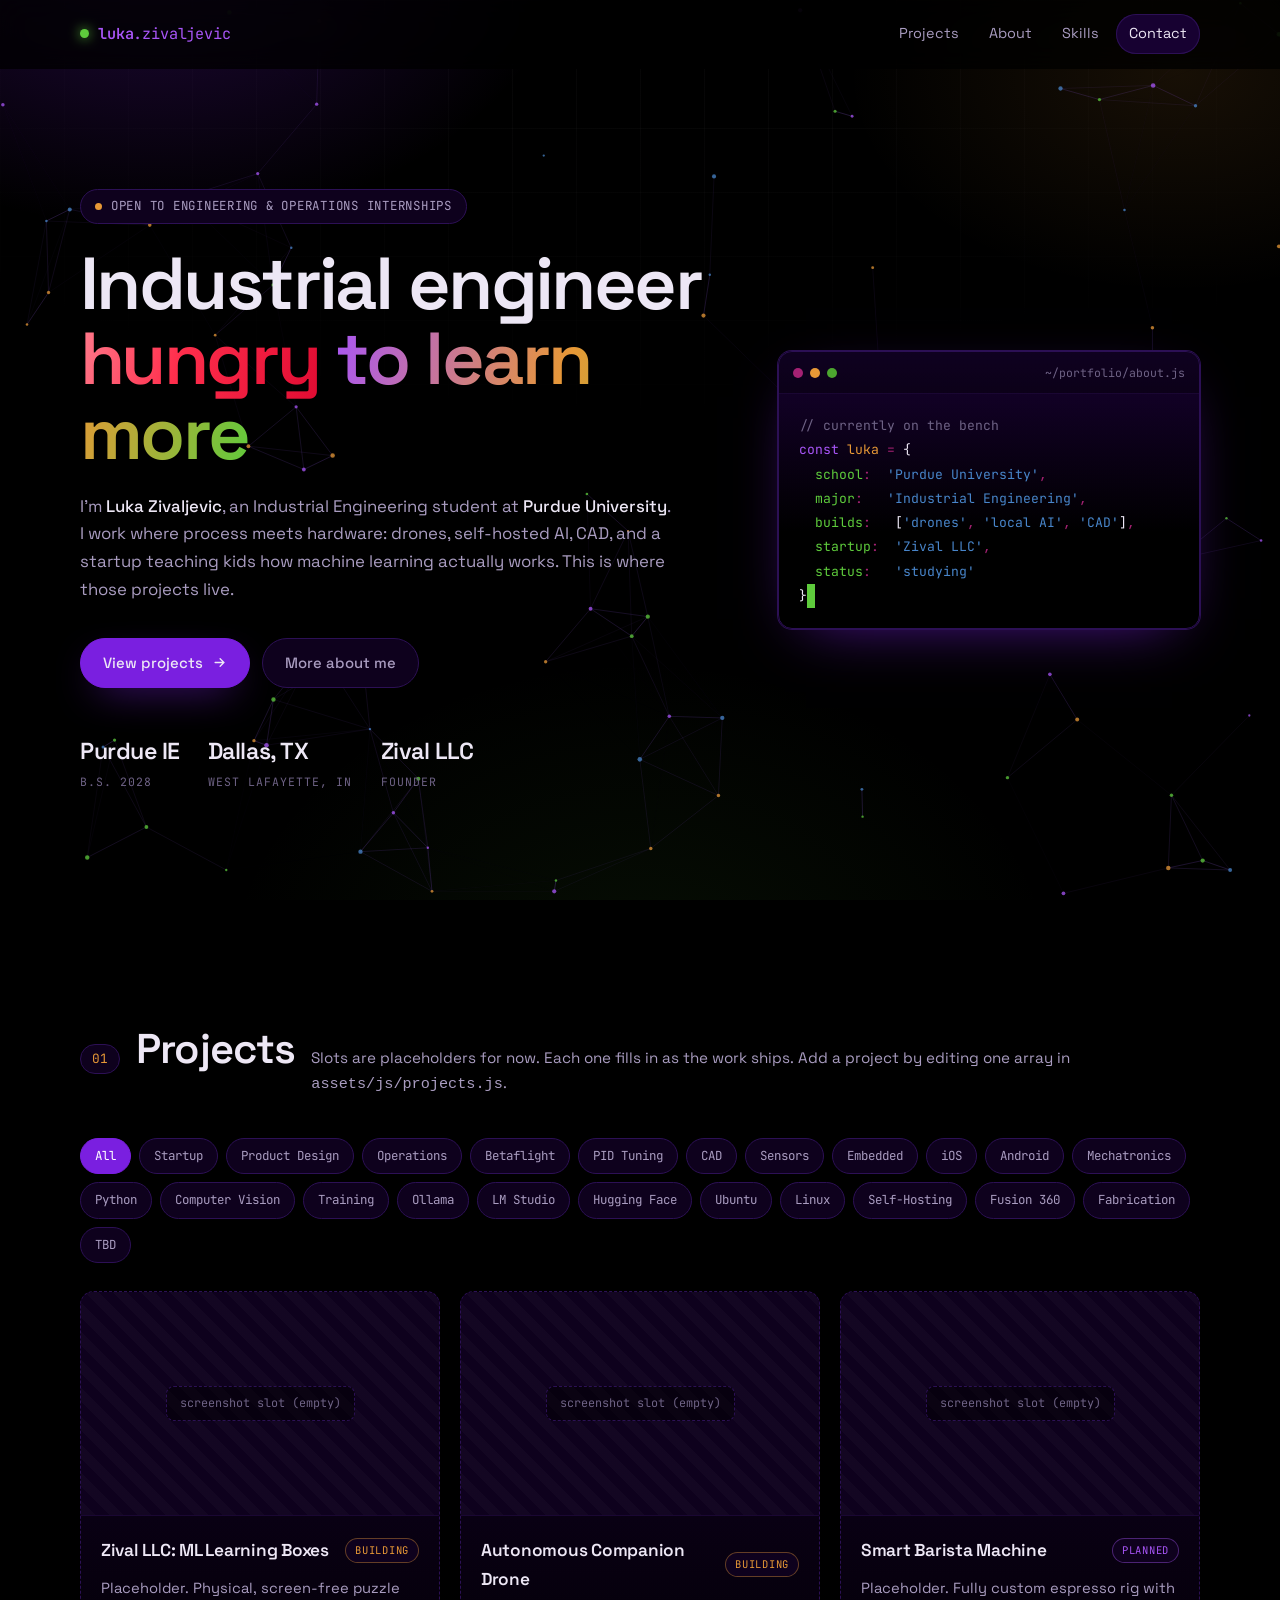
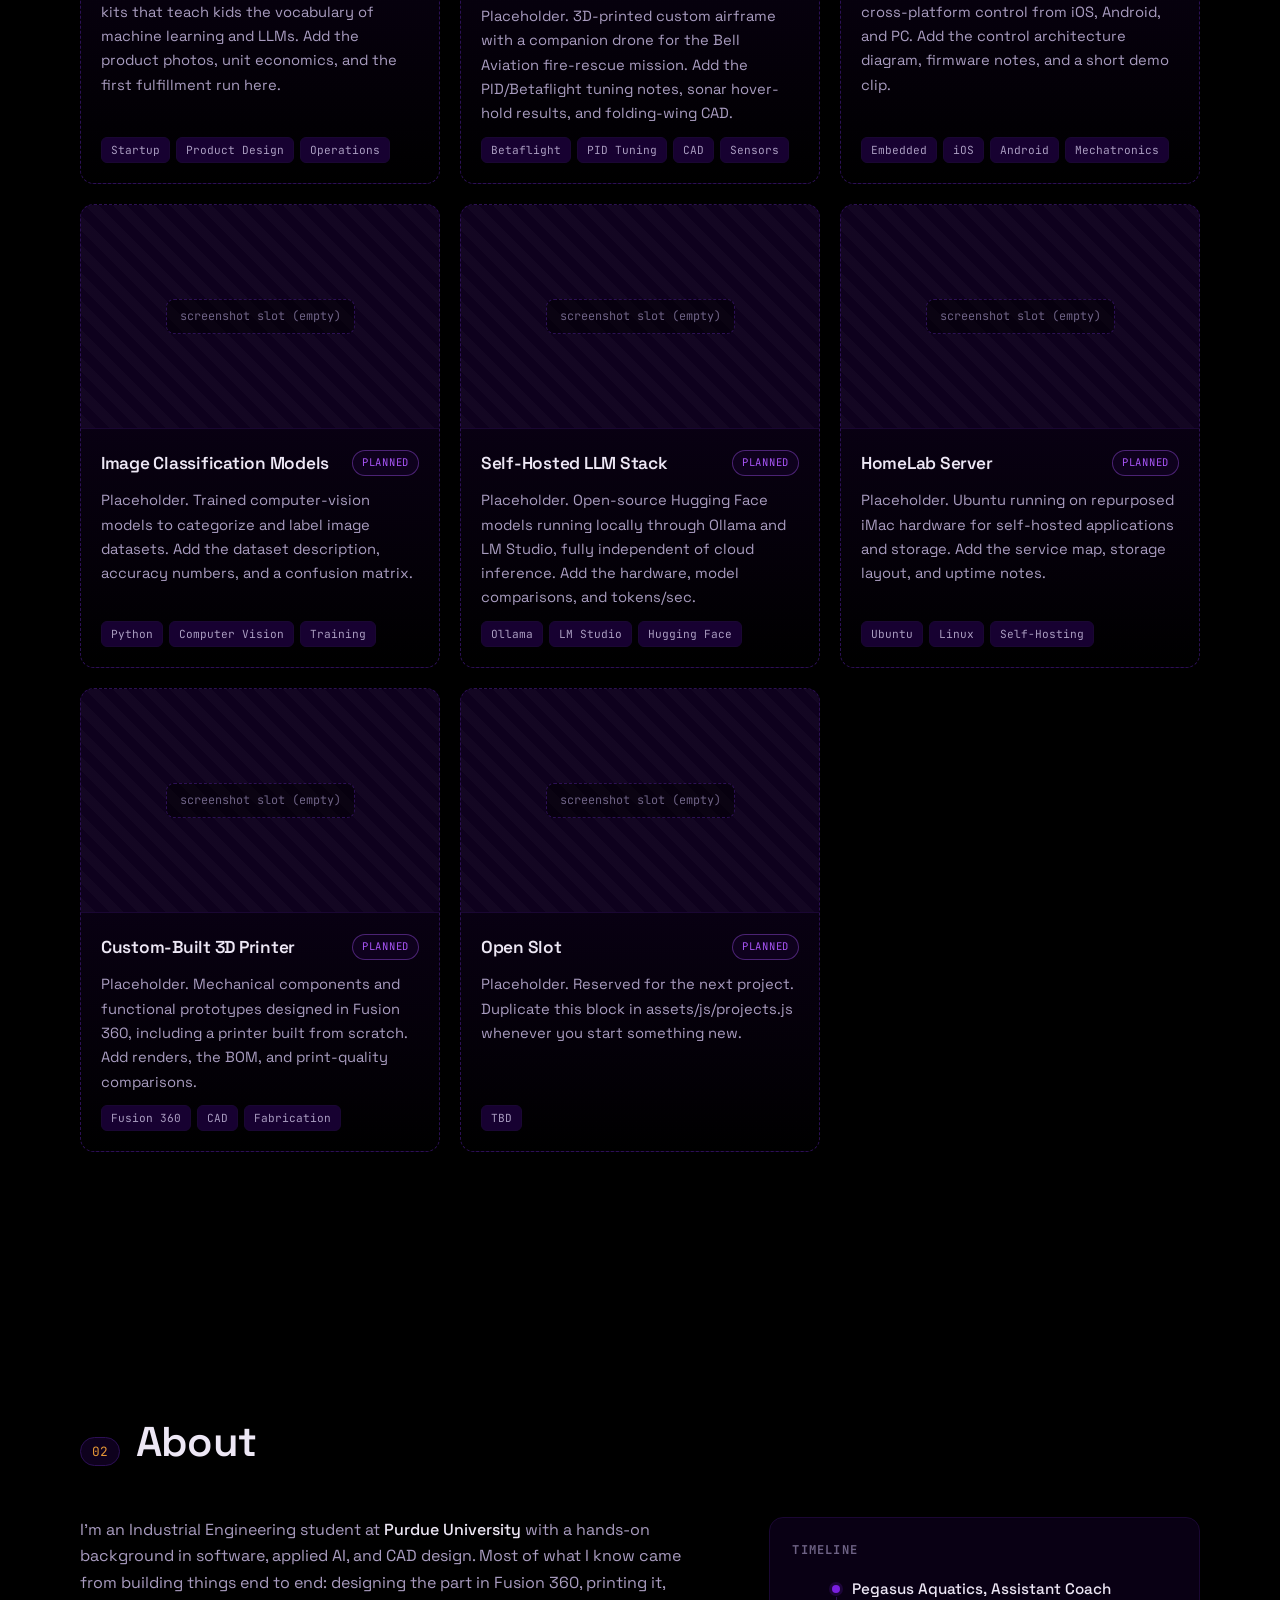
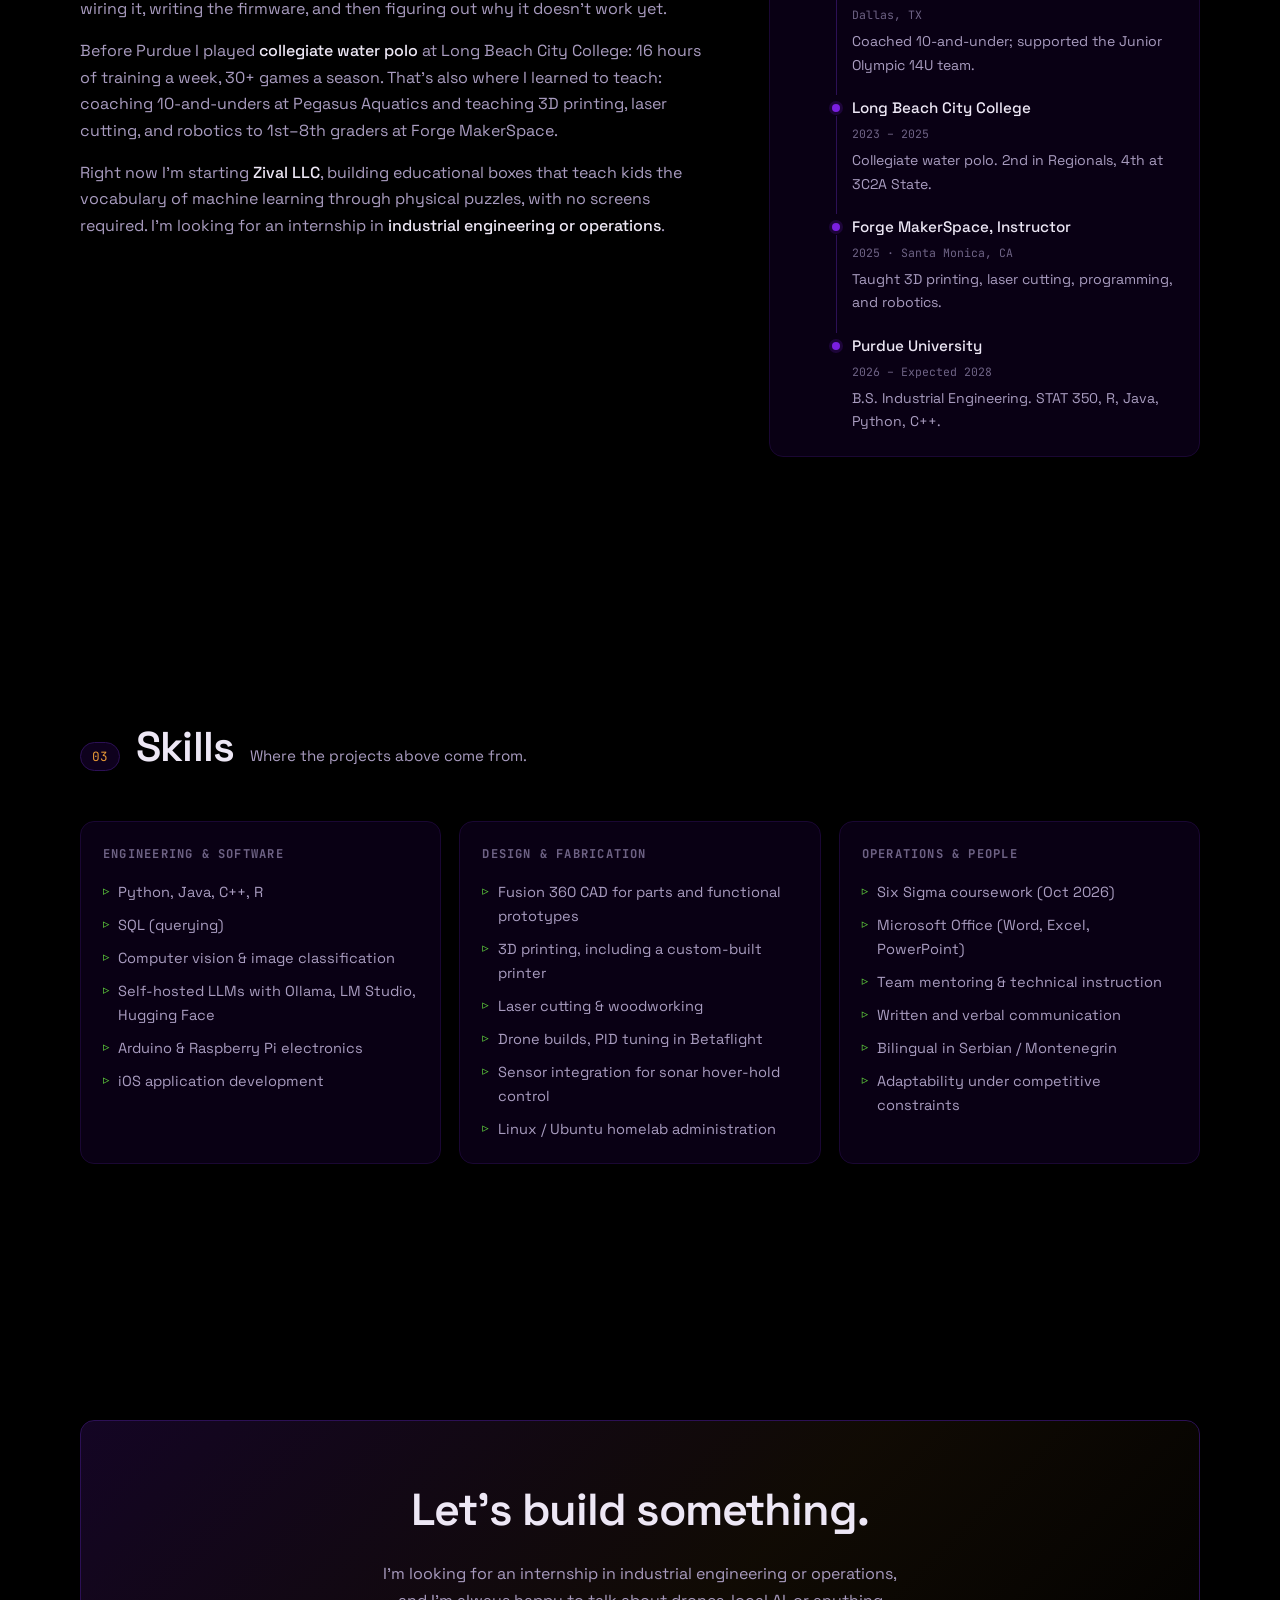
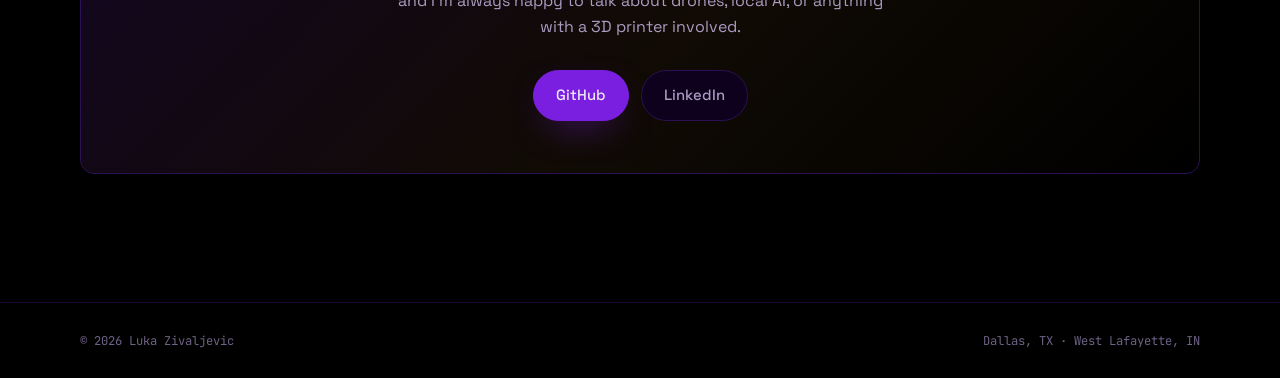
==== commit 832ec939: "Update hero headline" ====
--- a/index.html
+++ b/index.html
@@ -119,7 +119,7 @@
         <div>
           <span class="eyebrow"><span class="pulse"></span> Open to engineering &amp; operations internships</span>
 
-          <h1>Industrial engineer<br />who <span class="grad">builds the thing</span>.</h1>
+          <h1>Industrial engineer<br /><span class="grad-cherry">hungry</span> <span class="grad">to learn more</span></h1>
 
           <p class="lede">
             I'm <strong>Luka Zivaljevic</strong>, an Industrial Engineering student at
--- a/assets/css/main.css
+++ b/assets/css/main.css
@@ -93,6 +93,10 @@
 }
 .hero h1 .grad {
   background: linear-gradient(105deg, var(--violet-soft) 0%, var(--amber) 55%, var(--lime-bright) 100%);
+  -webkit-background-clip: text; background-clip: text; color: transparent;
+}
+.hero h1 .grad-cherry {
+  background: linear-gradient(105deg, #FF7D8E 0%, var(--cherry) 42%, var(--cherry-mid) 100%);
   -webkit-background-clip: text; background-clip: text; color: transparent;
 }
 .hero .lede { margin-top: 22px; max-width: 54ch; color: var(--text-dim); font-size: 1.05rem; }
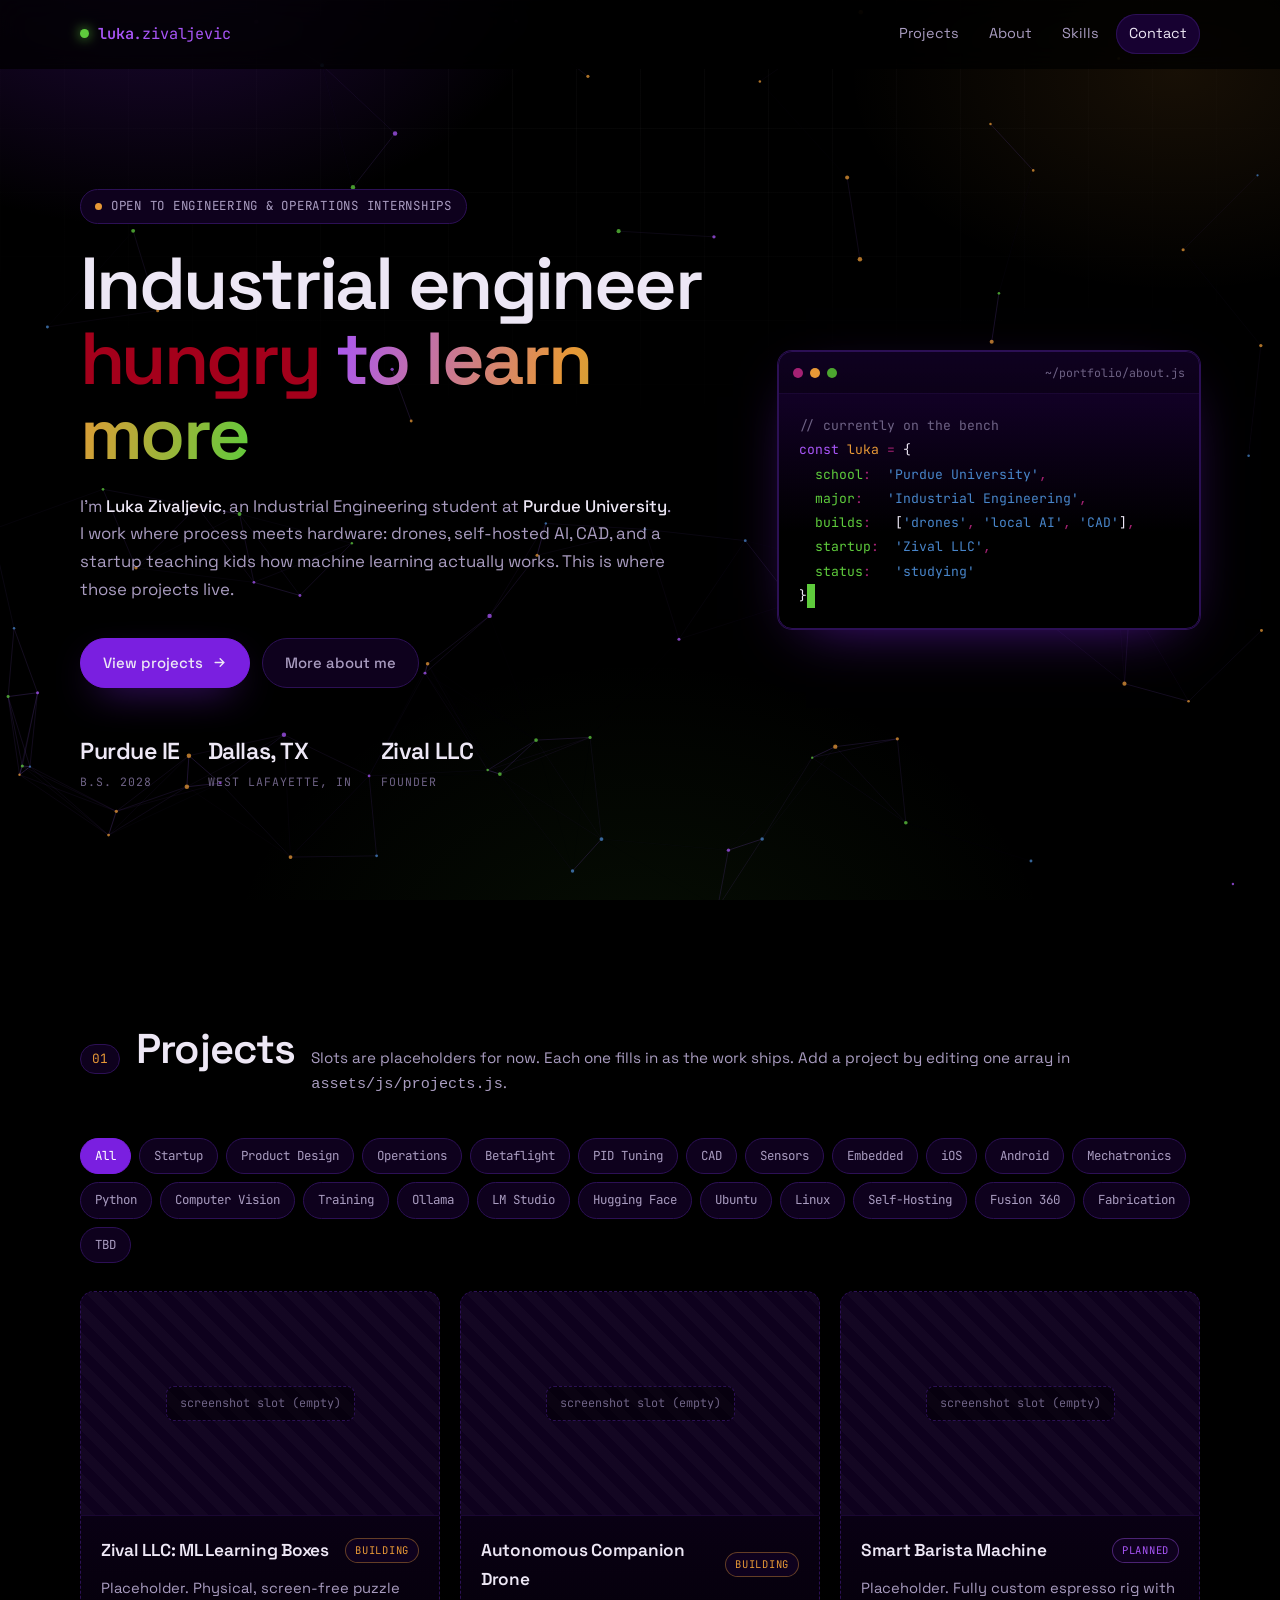
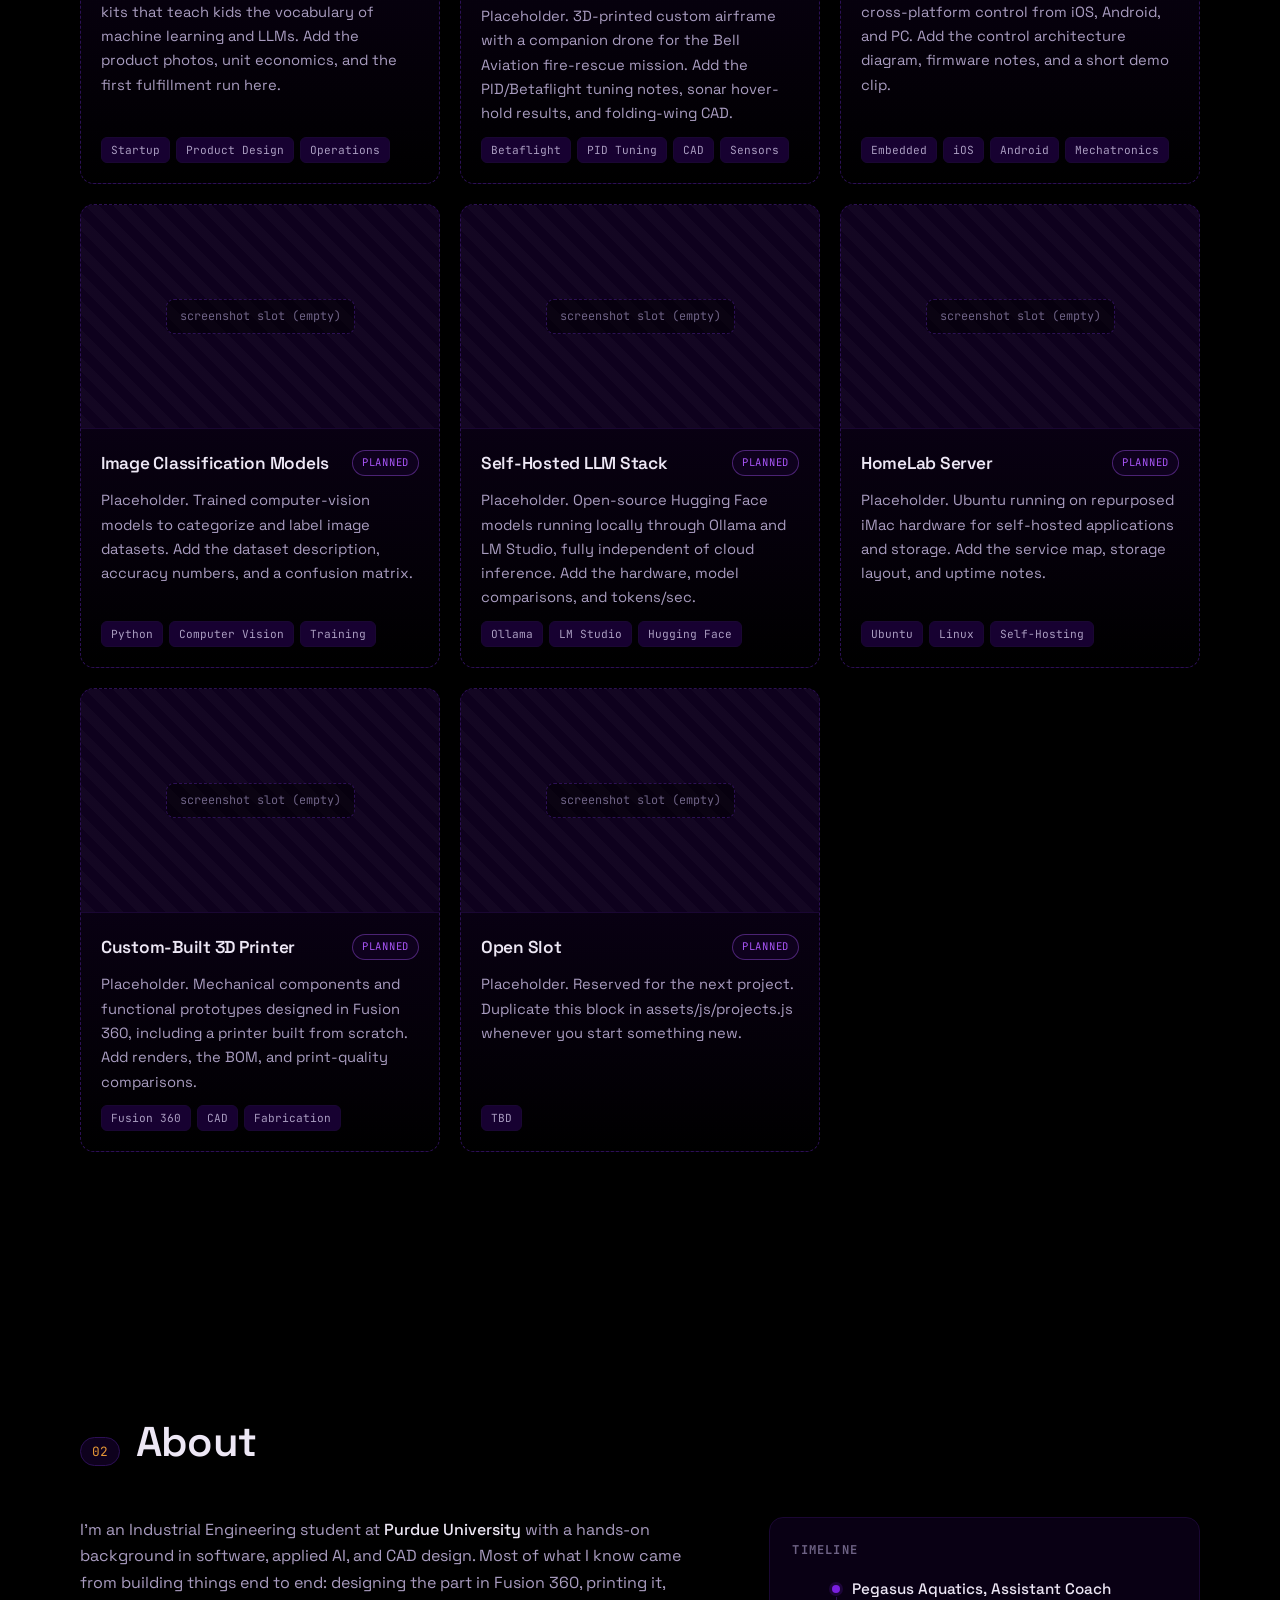
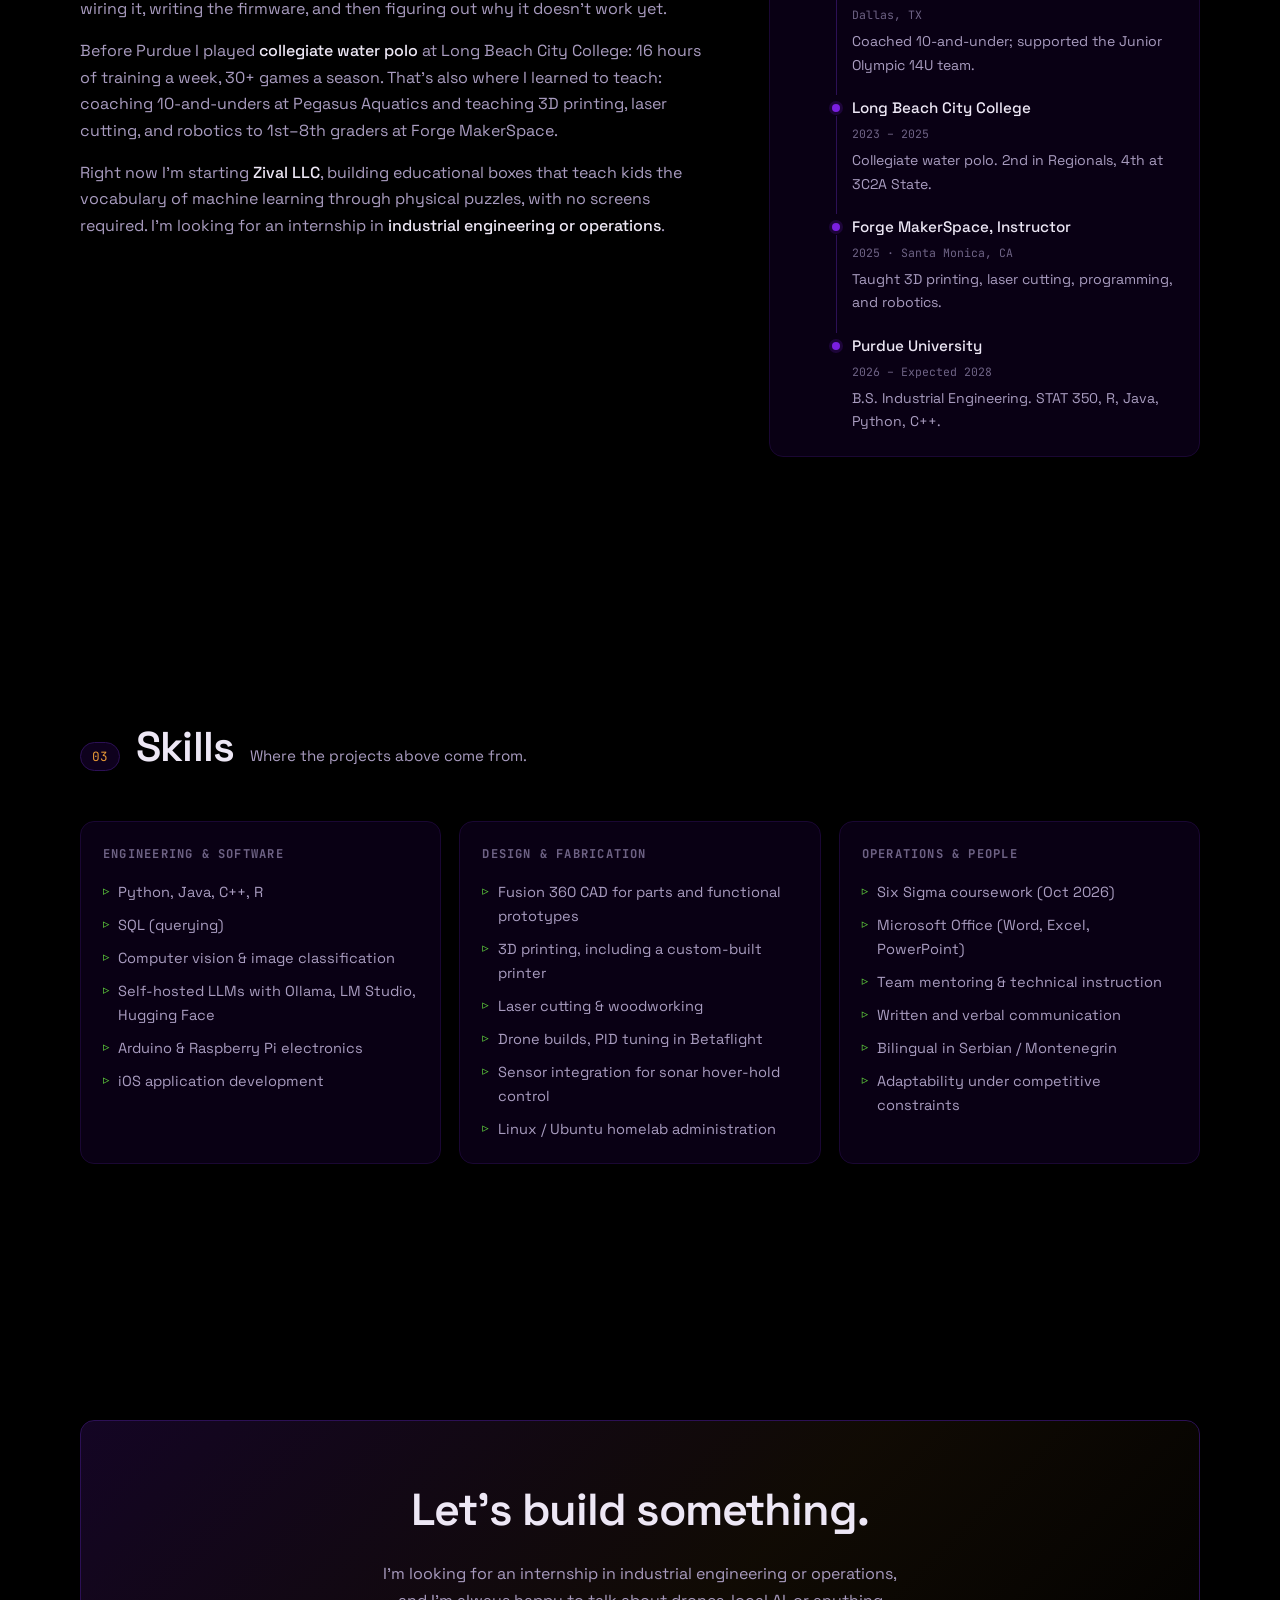
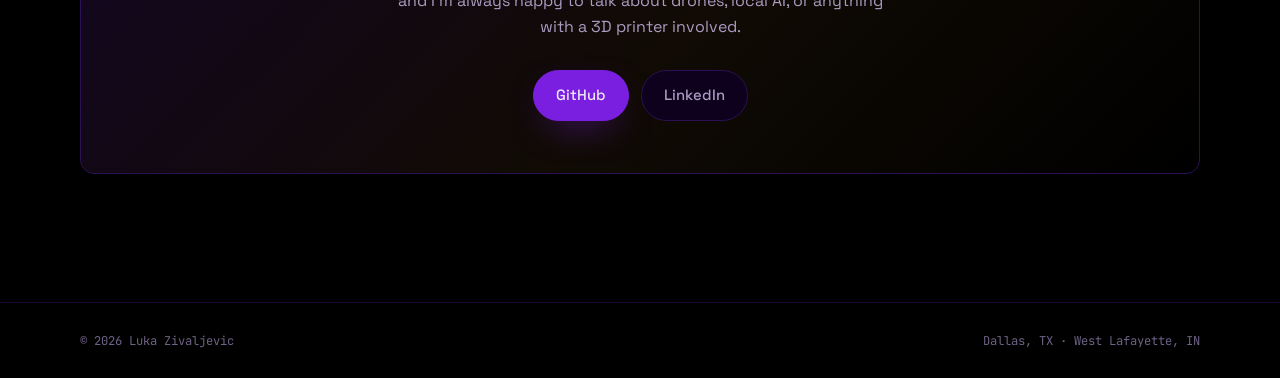
==== commit 5d4d70aa: "Add LinkedIn link, solid deep cherry hero accent" ====
--- a/index.html
+++ b/index.html
@@ -67,7 +67,10 @@
           "CAD", "Fusion 360", "3D Printing", "Drones", "Machine Learning",
           "Computer Vision", "Self-Hosted Language Models", "Python", "Java", "C++"
         ],
-        "sameAs": ["https://github.com/luka-zivaljevic"]
+        "sameAs": [
+          "https://github.com/luka-zivaljevic",
+          "https://www.linkedin.com/in/luka-zivaljevic/"
+        ]
       }
     ]
   }
@@ -119,7 +122,7 @@
         <div>
           <span class="eyebrow"><span class="pulse"></span> Open to engineering &amp; operations internships</span>
 
-          <h1>Industrial engineer<br /><span class="grad-cherry">hungry</span> <span class="grad">to learn more</span></h1>
+          <h1>Industrial engineer<br /><span class="cherry">hungry</span> <span class="grad">to learn more</span></h1>
 
           <p class="lede">
             I'm <strong>Luka Zivaljevic</strong>, an Industrial Engineering student at
@@ -390,11 +393,10 @@
             happy to talk about drones, local AI, or anything with a 3D printer involved.
           </p>
           <!-- NOTE: no email, phone, or other direct contact details on this site by design.
-               Revisit once there's an obfuscation / anti-scraping approach in place.
-               TODO: swap the # for your real LinkedIn URL. -->
+               Revisit once there's an obfuscation / anti-scraping approach in place. -->
           <div class="contact-links">
             <a class="btn btn-primary" href="https://github.com/luka-zivaljevic" target="_blank" rel="noopener">GitHub</a>
-            <a class="btn btn-ghost" href="#" rel="noopener">LinkedIn</a>
+            <a class="btn btn-ghost" href="https://www.linkedin.com/in/luka-zivaljevic/" target="_blank" rel="noopener">LinkedIn</a>
           </div>
         </div>
       </div>
--- a/assets/css/main.css
+++ b/assets/css/main.css
@@ -95,10 +95,7 @@
   background: linear-gradient(105deg, var(--violet-soft) 0%, var(--amber) 55%, var(--lime-bright) 100%);
   -webkit-background-clip: text; background-clip: text; color: transparent;
 }
-.hero h1 .grad-cherry {
-  background: linear-gradient(105deg, #FF7D8E 0%, var(--cherry) 42%, var(--cherry-mid) 100%);
-  -webkit-background-clip: text; background-clip: text; color: transparent;
-}
+.hero h1 .cherry { color: var(--cherry); }
 .hero .lede { margin-top: 22px; max-width: 54ch; color: var(--text-dim); font-size: 1.05rem; }
 .hero .lede strong { color: var(--text); font-weight: 500; }
 .hero-cta { display: flex; flex-wrap: wrap; gap: 12px; margin-top: 34px; }
